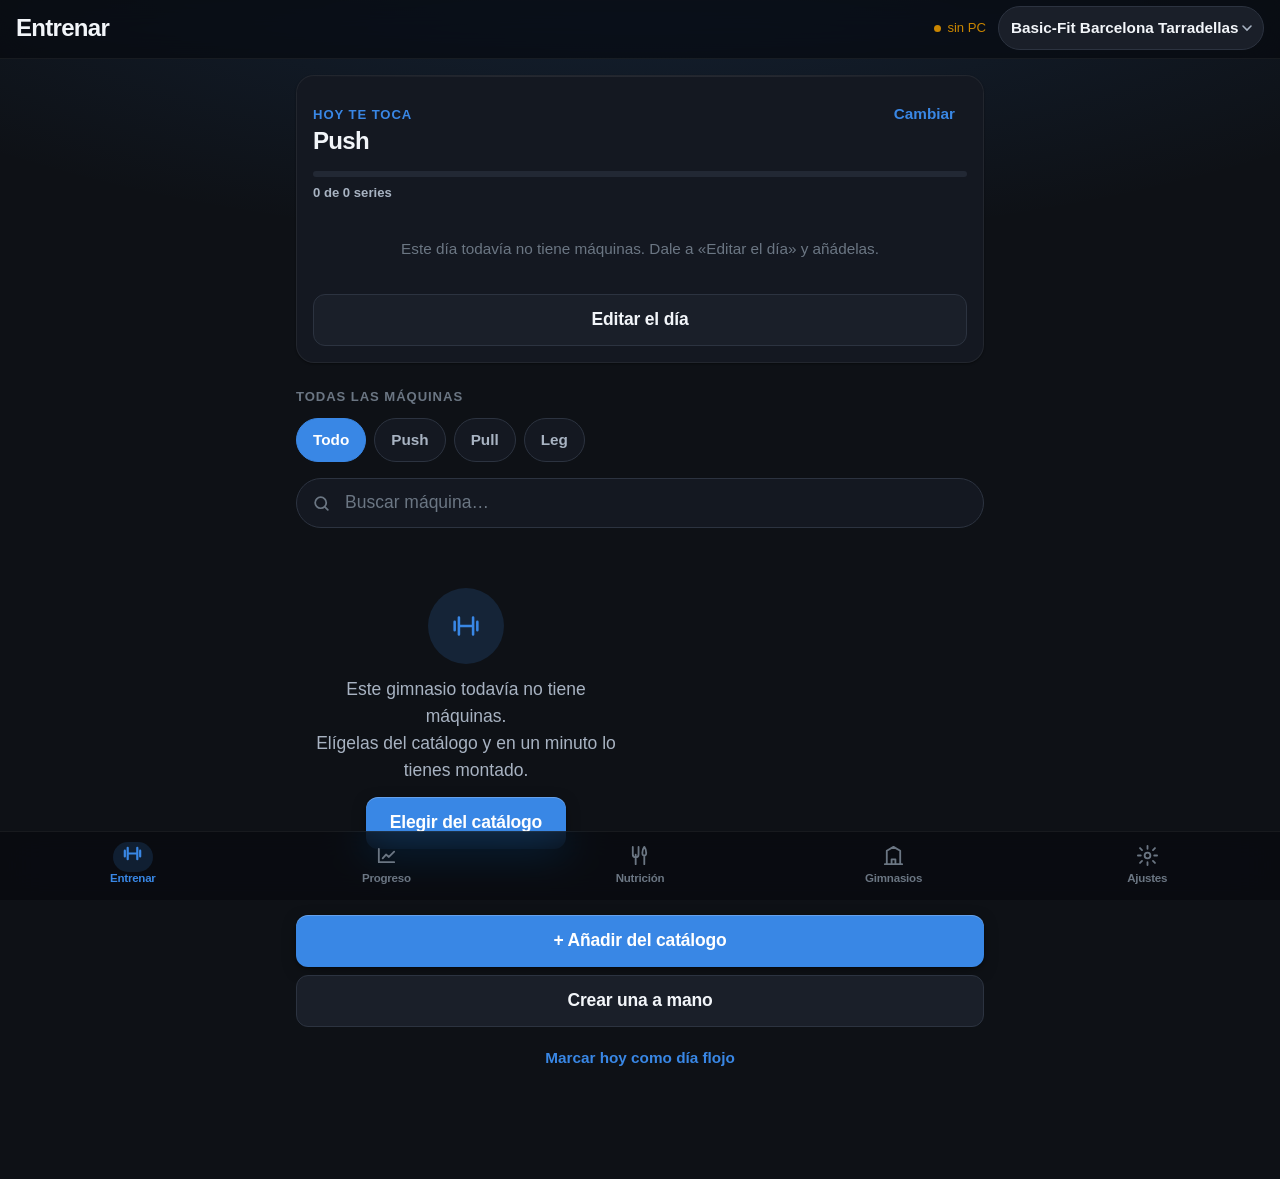
==== demo-gym/index.html @ 381636e5 "Portfolio: web de cómo trabajo con IA (GYM, UPCxClaude, HP Prime, Jarvis) y demo web de la app GYM C" ====
<!doctype html>
<html lang="es" data-tema="oscuro">
  <head>
    <meta charset="utf-8" />
    <meta name="viewport" content="width=device-width, initial-scale=1, viewport-fit=cover, maximum-scale=1" />
    <meta name="theme-color" content="#0e1116" />
    <meta name="mobile-web-app-capable" content="yes" />
    <meta name="apple-mobile-web-app-status-bar-style" content="black-translucent" />
    <title>GYM · registro de pesos</title>
    <link rel="manifest" href="manifest.webmanifest" />
    <link rel="icon" href="icono.svg" type="image/svg+xml" />
    <link rel="stylesheet" href="css/app.css" />
  </head>
  <body>
    <header class="cabecera">
      <div class="cabecera-fila">
        <h1 class="titulo-vista" id="titulo-vista">Entrenar</h1>
        <span class="estado-sync" id="estado-sync"></span>
        <select class="selector-gym" id="gym-selector" aria-label="Gimnasio"></select>
      </div>
    </header>

    <main class="vista" id="vista"></main>

    <nav class="nav" aria-label="Secciones">
      <button class="nav-boton" data-vista="entrenar" aria-current="page">
        <svg viewBox="0 0 24 24"><path d="M4 9v6M20 9v6M7 6v12M17 6v12M7 12h10" /></svg>
        Entrenar
      </button>
      <button class="nav-boton" data-vista="progreso">
        <svg viewBox="0 0 24 24"><path d="M4 19V5M4 19h16M8 15l3.5-4 3 2.5L20 8" /></svg>
        Progreso
      </button>
      <button class="nav-boton" data-vista="nutricion">
        <svg viewBox="0 0 24 24"><path d="M5 3v8a3 3 0 0 0 6 0V3M8 11v10M17 3c-1.5 2-2 3.5-2 6s.5 3 2 3 2-.5 2-3-.5-4-2-6zM17 12v9" /></svg>
        Nutrición
      </button>
      <button class="nav-boton" data-vista="gimnasios">
        <svg viewBox="0 0 24 24"><path d="M3 21h18M5 21V7l7-4 7 4v14M10 21v-5h4v5" /></svg>
        Gimnasios
      </button>
      <button class="nav-boton" data-vista="ajustes">
        <svg viewBox="0 0 24 24"><circle cx="12" cy="12" r="3" /><path d="M12 2v3M12 19v3M4.2 4.2l2.1 2.1M17.7 17.7l2.1 2.1M2 12h3M19 12h3M4.2 19.8l2.1-2.1M17.7 6.3l2.1-2.1" /></svg>
        Ajustes
      </button>
    </nav>

    <script type="module">
      import { arrancar } from './js/app.js';
      arrancar().catch((e) => {
        document.getElementById('vista').innerHTML =
          '<div class="vacio"><p>No pude arrancar la app.<br><small>' + e.message + '</small></p></div>';
        console.error(e);
      });
      // El service worker sirve el armazón desde caché para que la app abra sin
      // cobertura. En DESARROLLO (localhost) eso hace que editar un .js y
      // recargar siga mostrando el código viejo — nos costó un buen rato — así
      // que ahí no se registra. En el móvil y en el APK sí, que es donde importa.
      const enDesarrollo = ['localhost', '127.0.0.1'].includes(location.hostname);
      if ('serviceWorker' in navigator && !enDesarrollo) {
        navigator.serviceWorker.register('sw.js').catch(() => {});
      }
    </script>
  </body>
</html>
---- demo-gym/css/app.css ----
/* =============================================================================
 * app.css — Sistema de diseño de la app del gimnasio.  v2 (27-ago-2026)
 *
 * PARA QUIÉN ESTÁ HECHA
 * ---------------------
 * Para usarse DE PIE, CON PRISA, CON UNA MANO Y CON LAS MANOS SUDADAS, en un
 * sótano con luz de tubo a las siete de la mañana. Todo lo demás viene de ahí:
 *
 *  · Oscuro de fábrica. Modo claro incluido, y dos temas más.
 *  · Nada por debajo de 44 px de zona táctil. Tampoco los iconos.
 *  · Lo que se pulsa, abajo, al alcance del pulgar.
 *  · Tipografía del sistema: cero peticiones a internet, funciona sin cobertura.
 *  · Iconos SVG, NUNCA emojis: un emoji cambia de dibujo en cada móvil y no se
 *    puede teñir con los tokens.
 *  · Colores de datos validados para daltonismo y contraste (ver graficas.js).
 *
 * LOS TOKENS VAN EN TRES CAPAS
 * ----------------------------
 *   primitivo   el valor crudo          --azul-500: #3987e5
 *   semántico   para qué sirve          --acento: var(--azul-500)
 *   componente  quién lo usa            --boton-fondo: var(--acento)
 *
 * Si un componente necesita una excepción de color en modo claro, es que hay un
 * color a pelo en algún sitio. Eso es el error, no la excepción.
 *
 * EL MOVIMIENTO TAMBIÉN ES UN TOKEN
 * ---------------------------------
 * Dos familias, y ninguna decorativa:
 *   PASIVO  lo que pasa solo: las filas entran escalonadas, los números suben
 *           hasta su valor, las barras crecen desde cero, el récord destella.
 *           Sirve para que se entienda de dónde sale cada cosa.
 *   ACTIVO  lo que responde al dedo: hundido al pulsar, hojas que suben con
 *           rebote corto, cambio de vista con desplazamiento.
 *           Sirve para saber que el toque ha llegado.
 *
 * Todo respeta `prefers-reduced-motion`. Y nada anima `width`, `top` o `left`:
 * solo `transform` y `opacity`, que son las dos que no obligan al móvil a
 * recalcular la página en cada fotograma.
 * ========================================================================== */

/* ===========================================================================
 * 1. PRIMITIVOS
 * ========================================================================= */
:root {
  /* — grises azulados: la base — */
  --gris-950: #090b0f;
  --gris-900: #0e1116;
  --gris-850: #141821;
  --gris-800: #1a1f29;
  --gris-750: #222834;
  --gris-700: #2c3340;
  --gris-500: #6b7683;
  --gris-300: #a8b3c2;
  --gris-100: #e6ebf2;
  --gris-050: #f2f5f9;
  --blanco: #ffffff;

  /* — color — */
  --azul-600: #2a78d6;
  --azul-500: #3987e5;
  --azul-400: #5ba3f5;
  --verde-500: #199e70;
  --ambar-500: #c98500;
  --rojo-500: #e66767;
  --rojo-600: #e5484d;
  --naranja-500: #d95926;
  --rosa-500: #d55181;

  /* — geometría — */
  --r-xs: 8px;
  --r-s: 12px;
  --r-m: 18px;
  --r-l: 26px;
  --r-full: 999px;

  /* — ritmo: rejilla de 4 — */
  --e1: 4px;
  --e2: 8px;
  --e3: 12px;
  --e4: 16px;
  --e5: 24px;
  --e6: 32px;
  --e7: 48px;

  /* — tipografía: cuatro tamaños de texto y uno de cifra — */
  --t-xs: 0.75rem;
  --t-s: 0.875rem;
  --t-m: 1rem;
  --t-l: 1.375rem;
  --t-cifra: 2.6rem;
  --fuente: -apple-system, BlinkMacSystemFont, 'Segoe UI', Roboto, 'Helvetica Neue', Arial, sans-serif;

  /* — tiempo — */
  --v-rapido: 120ms;
  --v-normal: 220ms;
  --v-lento: 420ms;
  --curva: cubic-bezier(0.4, 0, 0.2, 1);
  --curva-salida: cubic-bezier(0.16, 1, 0.3, 1);
  --curva-rebote: cubic-bezier(0.34, 1.4, 0.5, 1);
}

/* ===========================================================================
 * 2. SEMÁNTICOS — el tema oscuro es el de fábrica
 * ========================================================================= */
:root {
  color-scheme: dark;

  --fondo: var(--gris-900);
  --fondo-hondo: var(--gris-950);
  --superficie: var(--gris-850);
  --superficie-2: var(--gris-800);
  --superficie-3: var(--gris-750);
  --borde: var(--gris-700);
  --borde-tenue: rgba(255, 255, 255, 0.06);
  --brillo: rgba(255, 255, 255, 0.07); /* filo de luz de las tarjetas */
  --velo: rgba(9, 11, 15, 0.72); /* fondo de las hojas y del cristal */

  --texto: var(--gris-050);
  --texto-2: var(--gris-300);
  --texto-tenue: var(--gris-500);

  --acento: var(--azul-500);
  --acento-vivo: var(--azul-400);
  --acento-tinta: var(--blanco);
  --acento-suave: rgba(57, 135, 229, 0.16);
  --acento-halo: rgba(57, 135, 229, 0.34);

  --bien: var(--verde-500);
  --aviso: var(--ambar-500);
  --mal: var(--rojo-500);
  --musculo: var(--rojo-600);

  /* series de datos — paleta validada, NO se toca por tema */
  --serie-1: #3987e5;
  --serie-2: #d95926;
  --serie-3: #199e70;
  --serie-4: #c98500;
  --serie-5: #d55181;

  /* profundidad: tres alturas y ni una más */
  --alt-1: 0 1px 2px rgba(0, 0, 0, 0.4);
  --alt-2: 0 4px 16px -4px rgba(0, 0, 0, 0.55), 0 1px 2px rgba(0, 0, 0, 0.4);
  --alt-3: 0 18px 44px -12px rgba(0, 0, 0, 0.7), 0 2px 8px rgba(0, 0, 0, 0.45);

  --nav-alto: 66px;
  --cab-alto: 56px;

  /* compatibilidad con lo que ya existía */
  --radio: var(--r-m);
  --radio-s: var(--r-s);
  --sombra: var(--alt-2);
}

/* ---------------------------------------------------------------------------
 * TEMAS
 *
 * Cuatro: oscuro (arriba, el de fábrica), claro, rosa y «el tuyo».
 *
 * Lo que un tema PUEDE cambiar: superficies, tinta y acento.
 * Lo que un tema NO cambia NUNCA: los colores de los DATOS (--serie-N) más allá
 * de su versión clara/oscura. Están elegidos con el validador de daltonismo y
 * contraste; dejar que se elijan a ojo sería tirar esa garantía a la basura, y
 * dos series que no se distinguen convierten la gráfica en un adorno.
 *
 * El tema «propio» reutiliza la base clara o la oscura (data-base) y solo pisa
 * el acento, que se inyecta como estilo en línea desde JS.
 * ------------------------------------------------------------------------- */
:root[data-tema='claro'],
:root[data-tema='propio'][data-base='claro'] {
  color-scheme: light;
  --fondo: #eef1f6;
  --fondo-hondo: #e3e8ef;
  --superficie: #ffffff;
  --superficie-2: #f4f6fa;
  --superficie-3: #e9edf3;
  --borde: #dde2e9;
  --borde-tenue: rgba(15, 20, 27, 0.07);
  --brillo: rgba(255, 255, 255, 0.9);
  --velo: rgba(238, 241, 246, 0.78);
  --texto: #0f141b;
  --texto-2: #4c5764;
  --texto-tenue: #8a94a1;
  --acento: var(--azul-600);
  --acento-vivo: var(--azul-500);
  --acento-tinta: #ffffff;
  --acento-suave: rgba(42, 120, 214, 0.12);
  --acento-halo: rgba(42, 120, 214, 0.26);
  --bien: #1baf7a;
  --aviso: #eda100;
  --mal: #e34948;
  --musculo: #d93a3f;
  --serie-1: #2a78d6;
  --serie-2: #eb6834;
  --serie-3: #1baf7a;
  --serie-4: #eda100;
  --serie-5: #e87ba4;
  --alt-1: 0 1px 2px rgba(15, 20, 27, 0.06);
  --alt-2: 0 4px 14px -4px rgba(15, 20, 27, 0.12), 0 1px 2px rgba(15, 20, 27, 0.06);
  --alt-3: 0 18px 40px -12px rgba(15, 20, 27, 0.22), 0 2px 8px rgba(15, 20, 27, 0.1);
}

/* Rosa: el mismo rosa con el que JARVIS marca a Garbancito en el HUD
   (#ff9ec7). Base oscura y superficies con un punto de ciruela, para que el
   rosa no flote sobre un gris neutro. La tinta del acento es OSCURA a
   propósito: blanco sobre #ff9ec7 da 1,9:1 y no se lee. */
:root[data-tema='rosa'] {
  color-scheme: dark;
  --fondo: #14090f;
  --fondo-hondo: #0d0509;
  --superficie: #1f1119;
  --superficie-2: #2b1823;
  --superficie-3: #37202d;
  --borde: #3f2434;
  --borde-tenue: rgba(255, 255, 255, 0.07);
  --brillo: rgba(255, 200, 224, 0.1);
  --velo: rgba(13, 5, 9, 0.74);
  --texto: #fdf1f7;
  --texto-2: #d4b3c5;
  --texto-tenue: #977a89;
  --acento: #ff9ec7;
  --acento-vivo: #ffb8d6;
  --acento-tinta: #2a0a18;
  --acento-suave: rgba(255, 158, 199, 0.16);
  --acento-halo: rgba(255, 158, 199, 0.34);
}

/* ===========================================================================
 * 3. BASE
 * ========================================================================= */
*,
*::before,
*::after {
  box-sizing: border-box;
  -webkit-tap-highlight-color: transparent;
}

html {
  /* 17,5 px y no los 16 de fábrica. Carlos, 30-jul-2026: «el formato es
     pequeño». Como casi todo va en `rem`, subir la base sube la app entera un
     9 %. El rediseño lo perdió sin querer y la comprobación del APK lo cazó. */
  font-size: 17.5px;
  -webkit-text-size-adjust: 100%;
}

body {
  margin: 0;
  font-family: var(--fuente);
  font-size: var(--t-m);
  line-height: 1.45;
  color: var(--texto);
  background: var(--fondo);
  /* Un halo muy tenue del acento arriba: da profundidad sin costar nada.
     `fixed` para que no se mueva con el scroll y no repinte. */
  background-image: radial-gradient(120% 60% at 50% -10%, var(--acento-suave), transparent 62%);
  background-attachment: fixed;
  overscroll-behavior-y: none;
  -webkit-font-smoothing: antialiased;
}

h1,
h2,
h3,
h4 {
  margin: 0;
  font-weight: 700;
  letter-spacing: -0.02em;
}

button,
input,
select,
textarea {
  font: inherit;
  color: inherit;
}

/* Cifras siempre de ancho fijo: si no, el peso «baila» al cambiar de 9 a 10. */
.contador-numero,
.maquina-peso,
.gl-valor,
.metrica-valor,
.nut-kcal,
.historial-peso,
.plan-cuenta,
.g-etiqueta,
.macro-cifra,
.volumen-valor {
  font-variant-numeric: tabular-nums;
  letter-spacing: -0.02em;
}

/* El foco se ve SIEMPRE. Es lo primero que se quita «porque afea» y lo primero
   que se echa de menos cuando se usa el móvil con un teclado o con TalkBack. */
:focus-visible {
  outline: 2px solid var(--acento-vivo);
  outline-offset: 2px;
  border-radius: var(--r-xs);
}

::selection {
  background: var(--acento-suave);
}

/* ===========================================================================
 * 4. MOVIMIENTO — el catálogo entero, en un sitio
 * ========================================================================= */
@keyframes aparece {
  from {
    opacity: 0;
  }
  to {
    opacity: 1;
  }
}
@keyframes entra {
  from {
    opacity: 0;
    transform: translate3d(0, 14px, 0);
  }
  to {
    opacity: 1;
    transform: none;
  }
}
@keyframes sube {
  from {
    transform: translate3d(0, 100%, 0);
  }
  to {
    transform: none;
  }
}
@keyframes late {
  0%,
  100% {
    transform: scale(1);
  }
  40% {
    transform: scale(1.06);
  }
}
@keyframes destella {
  0% {
    box-shadow: 0 0 0 0 var(--acento-halo);
  }
  70% {
    box-shadow: 0 0 0 12px transparent;
  }
  100% {
    box-shadow: 0 0 0 0 transparent;
  }
}
@keyframes barrido {
  from {
    transform: translate3d(-100%, 0, 0);
  }
  to {
    transform: translate3d(300%, 0, 0);
  }
}
@keyframes gira {
  to {
    transform: rotate(360deg);
  }
}
@keyframes crece {
  from {
    transform: scaleX(0);
  }
  to {
    transform: scaleX(1);
  }
}

/* La entrada escalonada: cada fila llega un pelín después que la anterior. El
   retraso lo pone JS con `--i`, y se corta a las 14 para que una lista de 300
   máquinas no tarde nueve segundos en aparecer. */
.entra {
  animation: entra var(--v-lento) var(--curva-salida) both;
  animation-delay: calc(min(var(--i, 0), 14) * 26ms);
}

/* NADA de esto se mueve si el sistema pide que no se mueva. */
@media (prefers-reduced-motion: reduce) {
  *,
  *::before,
  *::after {
    animation-duration: 0.001ms !important;
    animation-iteration-count: 1 !important;
    transition-duration: 0.001ms !important;
    scroll-behavior: auto !important;
  }
}

/* ===========================================================================
 * 5. ARMAZÓN — cabecera, vista y navegación
 * ========================================================================= */
.cabecera {
  position: sticky;
  top: 0;
  z-index: 30;
  padding: max(env(safe-area-inset-top), 6px) var(--e4) var(--e2);
  /* El cristal SOLO aquí y en la barra de abajo: son dos franjas pequeñas y
     fijas. Ponerlo en las filas de una lista larga es lo que hace que el scroll
     raspe en un móvil normal. */
  background: var(--velo);
  backdrop-filter: saturate(180%) blur(18px);
  -webkit-backdrop-filter: saturate(180%) blur(18px);
  border-bottom: 1px solid var(--borde-tenue);
}

.cabecera-fila {
  display: flex;
  align-items: center;
  gap: var(--e3);
  min-height: 44px;
}

.titulo-vista {
  flex: 1;
  min-width: 0;
  font-size: var(--t-l);
  font-weight: 800;
  letter-spacing: -0.03em;
  overflow: hidden;
  text-overflow: ellipsis;
  white-space: nowrap;
}

.estado-sync {
  font-size: var(--t-xs);
  color: var(--texto-tenue);
  display: inline-flex;
  align-items: center;
  gap: 6px;
  white-space: nowrap;
}
.estado-sync::before {
  content: '';
  width: 7px;
  height: 7px;
  border-radius: var(--r-full);
  background: currentColor;
  flex: none;
}
.estado-sync.ok {
  color: var(--bien);
}
.estado-sync.pendiente {
  color: var(--aviso);
}
.estado-sync.pendiente::before {
  animation: late 1.6s var(--curva) infinite;
}

.selector-gym {
  max-width: 42vw;
  min-height: 44px;
  padding: 0 var(--e5) 0 var(--e3);
  border: 1px solid var(--borde);
  border-radius: var(--r-full);
  background: var(--superficie-2)
    url("data:image/svg+xml,%3Csvg xmlns='http://www.w3.org/2000/svg' viewBox='0 0 24 24' fill='none' stroke='%23a8b3c2' stroke-width='2.4' stroke-linecap='round'%3E%3Cpath d='M6 9l6 6 6-6'/%3E%3C/svg%3E")
    no-repeat right 8px center / 16px;
  appearance: none;
  font-size: var(--t-s);
  font-weight: 600;
  color: var(--texto);
  text-overflow: ellipsis;
}

.vista {
  display: block;
  padding: var(--e4) var(--e4) calc(var(--nav-alto) + env(safe-area-inset-bottom) + var(--e6));
  max-width: 720px;
  margin: 0 auto;
  animation: entra var(--v-normal) var(--curva-salida);
}

.nav {
  position: fixed;
  left: 0;
  right: 0;
  bottom: 0;
  z-index: 40;
  display: grid;
  grid-auto-flow: column;
  grid-auto-columns: 1fr;
  gap: var(--e1);
  padding: 6px var(--e2) calc(6px + env(safe-area-inset-bottom));
  background: var(--velo);
  backdrop-filter: saturate(180%) blur(20px);
  -webkit-backdrop-filter: saturate(180%) blur(20px);
  border-top: 1px solid var(--borde-tenue);
}

.nav-boton {
  position: relative;
  display: flex;
  flex-direction: column;
  align-items: center;
  justify-content: center;
  gap: 3px;
  min-height: 54px;
  padding: var(--e1) 2px;
  border: 0;
  border-radius: var(--r-s);
  background: none;
  color: var(--texto-tenue);
  min-width: 0;
  overflow: hidden;
  font-size: 0.66rem;
  font-weight: 600;
  letter-spacing: -0.02em;
  white-space: nowrap;
  text-overflow: ellipsis;
  cursor: pointer;
  transition: color var(--v-rapido) var(--curva), transform var(--v-rapido) var(--curva);
}
.nav-boton svg {
  width: 23px;
  height: 23px;
  fill: none;
  stroke: currentColor;
  stroke-width: 1.9;
  stroke-linecap: round;
  stroke-linejoin: round;
  transition: transform var(--v-normal) var(--curva-rebote);
}
.nav-boton:active {
  transform: scale(0.92);
}
.nav-boton[aria-current='page'] {
  color: var(--acento);
}
.nav-boton[aria-current='page'] svg {
  stroke-width: 2.3;
  transform: translateY(-2px);
}
/* La pastilla que marca dónde estás. Se dibuja detrás del icono y crece al
   entrar: sin ella, el único indicador sería el color, y el color solo no vale. */
.nav-boton[aria-current='page']::before {
  content: '';
  position: absolute;
  top: 4px;
  width: 40px;
  height: 30px;
  border-radius: var(--r-full);
  background: var(--acento-suave);
  animation: aparece var(--v-normal) var(--curva);
}

/* ===========================================================================
 * 6. PIEZAS SUELTAS
 * ========================================================================= */

/* — tarjeta: la base de casi todo — */
.ficha,
.plan,
.objetivo,
.analisis,
.grafica,
.nut-seccion,
.sitio,
.dir,
.credito,
.tema {
  position: relative;
  background: var(--superficie);
  border: 1px solid var(--borde-tenue);
  border-radius: var(--r-m);
  box-shadow: var(--alt-1);
}
/* El filo de luz de arriba. Es lo que separa una tarjeta de un rectángulo. */
.ficha::before,
.plan::before,
.objetivo::before,
.grafica::before,
.nut-seccion::before {
  content: '';
  position: absolute;
  inset: 0 0 auto;
  height: 1px;
  border-radius: var(--r-m) var(--r-m) 0 0;
  background: linear-gradient(90deg, transparent, var(--brillo) 30%, var(--brillo) 70%, transparent);
  pointer-events: none;
}

.ficha {
  padding: var(--e4);
  margin-bottom: var(--e3);
}

.ficha-titulo,
.seccion-titulo,
.objetivo-titulo,
.nut-repetir-titulo {
  margin: 0 0 var(--e3);
  font-size: var(--t-xs);
  font-weight: 700;
  letter-spacing: 0.07em;
  text-transform: uppercase;
  color: var(--texto-tenue);
}
.seccion-titulo {
  margin: var(--e5) 0 var(--e2);
}

/* — botones — */
.boton {
  display: inline-flex;
  align-items: center;
  justify-content: center;
  gap: var(--e2);
  width: 100%;
  min-height: 52px;
  padding: 0 var(--e4);
  border: 0;
  border-radius: var(--r-s);
  background: var(--acento);
  color: var(--acento-tinta);
  font-size: var(--t-m);
  font-weight: 700;
  letter-spacing: -0.01em;
  cursor: pointer;
  /* El filo claro de arriba hace que el botón parezca una tecla y no un
     rectángulo pintado. */
  box-shadow: inset 0 1px 0 rgba(255, 255, 255, 0.22), var(--alt-2);
  transition: transform var(--v-rapido) var(--curva), filter var(--v-rapido) var(--curva),
    box-shadow var(--v-rapido) var(--curva);
}
.boton:active:not(:disabled) {
  transform: scale(0.975);
  filter: brightness(0.94);
  box-shadow: inset 0 1px 0 rgba(255, 255, 255, 0.18), var(--alt-1);
}
.boton:disabled {
  opacity: 0.42;
  cursor: not-allowed;
  box-shadow: none;
}

.boton-2 {
  background: var(--superficie-2);
  color: var(--texto);
  border: 1px solid var(--borde);
  box-shadow: none;
}
.boton-2:active:not(:disabled) {
  background: var(--superficie-3);
}

.boton-peligro {
  background: transparent;
  color: var(--mal);
  border: 1px solid var(--mal);
  box-shadow: none;
}

.boton-plano {
  min-height: 44px;
  padding: 0 var(--e3);
  border: 0;
  border-radius: var(--r-s);
  background: none;
  color: var(--acento);
  font-size: var(--t-s);
  font-weight: 600;
  cursor: pointer;
  transition: background var(--v-rapido) var(--curva);
}
.boton-plano:active {
  background: var(--acento-suave);
}

.botonera {
  display: flex;
  flex-direction: column;
  gap: var(--e2);
  margin-top: var(--e3);
}
.botonera .boton {
  margin: 0;
}

/* — chips de filtro — */
.chips {
  display: flex;
  gap: var(--e2);
  padding: var(--e1) var(--e4);
  margin: 0 calc(var(--e4) * -1) var(--e3);
  overflow-x: auto;
  scrollbar-width: none;
  scroll-snap-type: x proximity;
  -webkit-overflow-scrolling: touch;
}
.chips::-webkit-scrollbar {
  display: none;
}
.chips-compacto {
  margin-bottom: var(--e2);
}

.chip {
  flex: none;
  min-height: 44px;
  padding: 0 var(--e4);
  border: 1px solid var(--borde);
  border-radius: var(--r-full);
  background: var(--superficie);
  color: var(--texto-2);
  font-size: var(--t-s);
  font-weight: 600;
  white-space: nowrap;
  cursor: pointer;
  scroll-snap-align: start;
  transition: transform var(--v-rapido) var(--curva), background var(--v-rapido) var(--curva),
    color var(--v-rapido) var(--curva), border-color var(--v-rapido) var(--curva);
}
.chip:active {
  transform: scale(0.94);
}
.chip[aria-pressed='true'] {
  background: var(--acento);
  border-color: var(--acento);
  color: var(--acento-tinta);
}
.chip-mas {
  color: var(--acento);
  border-style: dashed;
}
.chip-explica {
  font-size: var(--t-xs);
  color: var(--texto-tenue);
  margin: calc(var(--e2) * -1) 0 var(--e3);
}

/* — buscador — */
.buscador {
  width: 100%;
  min-height: 50px;
  padding: 0 var(--e4) 0 var(--e7);
  margin-bottom: var(--e3);
  border: 1px solid var(--borde);
  border-radius: var(--r-full);
  background: var(--superficie)
    url("data:image/svg+xml,%3Csvg xmlns='http://www.w3.org/2000/svg' viewBox='0 0 24 24' fill='none' stroke='%236b7683' stroke-width='2.2' stroke-linecap='round'%3E%3Ccircle cx='11' cy='11' r='7'/%3E%3Cpath d='M20 20l-3.5-3.5'/%3E%3C/svg%3E")
    no-repeat left 15px center / 19px;
  font-size: var(--t-m);
  color: var(--texto);
  transition: border-color var(--v-rapido) var(--curva), box-shadow var(--v-rapido) var(--curva);
}
.buscador::placeholder {
  color: var(--texto-tenue);
}
.buscador:focus {
  outline: 0;
  border-color: var(--acento);
  box-shadow: 0 0 0 3px var(--acento-suave);
}

/* — campos — */
.campo {
  display: block;
  margin-bottom: var(--e3);
}
.campo label,
.etiqueta-grupo,
.etiqueta-foto {
  display: block;
  margin-bottom: 6px;
  font-size: var(--t-xs);
  font-weight: 600;
  color: var(--texto-2);
}
.campo input,
.campo select,
.campo textarea {
  width: 100%;
  min-height: 50px;
  padding: var(--e3);
  border: 1px solid var(--borde);
  border-radius: var(--r-s);
  background: var(--superficie-2);
  font-size: var(--t-m);
  transition: border-color var(--v-rapido) var(--curva), box-shadow var(--v-rapido) var(--curva);
}
.campo textarea {
  min-height: 96px;
  resize: vertical;
  line-height: 1.5;
}
.campo input:focus,
.campo select:focus,
.campo textarea:focus {
  outline: 0;
  border-color: var(--acento);
  box-shadow: 0 0 0 3px var(--acento-suave);
}
.campo-fila {
  display: flex;
  gap: var(--e2);
}
.campo-fila > * {
  flex: 1;
}
.campo-nota {
  margin: 6px 0 0;
  font-size: var(--t-xs);
  color: var(--texto-tenue);
  line-height: 1.4;
}

/* — insignias — */
.badge {
  display: inline-flex;
  align-items: center;
  gap: 4px;
  padding: 2px 8px;
  border-radius: var(--r-full);
  background: var(--superficie-3);
  color: var(--texto-2);
  font-size: 0.68rem;
  font-weight: 700;
  letter-spacing: 0.02em;
  white-space: nowrap;
}
/* El punto de color va ADEMÁS del texto, nunca en vez del texto. */
.badge::before {
  content: '';
  width: 5px;
  height: 5px;
  border-radius: var(--r-full);
  background: currentColor;
}
.badge-record {
  background: color-mix(in srgb, var(--bien) 20%, transparent);
  color: var(--bien);
}
.badge-estancada {
  background: color-mix(in srgb, var(--aviso) 20%, transparent);
  color: var(--aviso);
}
.badge-hecho {
  background: var(--acento-suave);
  color: var(--acento-vivo);
}

/* — estados vacíos: siempre con salida — */
.vacio {
  display: flex;
  flex-direction: column;
  align-items: center;
  gap: var(--e3);
  padding: var(--e7) var(--e4);
  text-align: center;
  color: var(--texto-2);
  animation: entra var(--v-lento) var(--curva-salida);
}
.vacio p {
  margin: 0;
  max-width: 34ch;
  line-height: 1.55;
}
.vacio .boton {
  width: auto;
  min-width: 200px;
}
.vacio-icono {
  display: grid;
  place-items: center;
  width: 76px;
  height: 76px;
  border-radius: var(--r-full);
  background: var(--acento-suave);
  color: var(--acento);
}
.vacio-icono svg {
  width: 34px;
  height: 34px;
  fill: none;
  stroke: currentColor;
  stroke-width: 1.8;
  stroke-linecap: round;
  stroke-linejoin: round;
}

/* — cargando: «todavía no lo sé» NO es lo mismo que «no hay nada» — */
.cargando {
  display: flex;
  align-items: center;
  justify-content: center;
  gap: var(--e2);
  padding: var(--e6);
  color: var(--texto-tenue);
  font-size: var(--t-s);
}
.cargando::before {
  content: '';
  width: 17px;
  height: 17px;
  border: 2px solid var(--borde);
  border-top-color: var(--acento);
  border-radius: var(--r-full);
  animation: gira 0.7s linear infinite;
}

/* — aviso flotante — */
.aviso {
  position: fixed;
  left: 50%;
  bottom: calc(var(--nav-alto) + env(safe-area-inset-bottom) + var(--e3));
  z-index: 90;
  max-width: min(92vw, 420px);
  padding: var(--e3) var(--e4);
  border: 1px solid var(--borde);
  border-radius: var(--r-s);
  background: var(--superficie-3);
  box-shadow: var(--alt-3);
  font-size: var(--t-s);
  font-weight: 600;
  text-align: center;
  transform: translate(-50%, 0);
  animation: entra var(--v-normal) var(--curva-rebote);
}

.oculto {
  display: none !important;
}

/* ===========================================================================
 * 7. HOJA INFERIOR — donde pasa casi todo
 *
 * Sube desde abajo con un rebote corto. SUBE, no aparece: el gesto cuenta de
 * dónde viene la pantalla y a dónde vuelve al cerrarla.
 * ========================================================================= */
.hoja-fondo {
  position: fixed;
  inset: 0;
  z-index: 60;
  background: var(--velo);
  backdrop-filter: blur(6px);
  -webkit-backdrop-filter: blur(6px);
  animation: aparece var(--v-normal) var(--curva);
}

.hoja {
  position: fixed;
  left: 0;
  right: 0;
  bottom: 0;
  z-index: 70;
  display: flex;
  flex-direction: column;
  max-height: 92dvh;
  border-radius: var(--r-l) var(--r-l) 0 0;
  background: var(--superficie);
  border-top: 1px solid var(--brillo);
  box-shadow: var(--alt-3);
  animation: sube var(--v-lento) var(--curva-salida);
  padding-bottom: env(safe-area-inset-bottom);
}
@media (min-width: 640px) {
  .hoja {
    left: 50%;
    right: auto;
    bottom: var(--e5);
    width: 620px;
    transform: translateX(-50%);
    border-radius: var(--r-l);
  }
}

.hoja-asa {
  flex: none;
  width: 42px;
  height: 4px;
  margin: var(--e2) auto 0;
  border-radius: var(--r-full);
  background: var(--borde);
}

.hoja-cabecera {
  flex: none;
  display: flex;
  align-items: center;
  gap: var(--e3);
  padding: var(--e3) var(--e4);
  border-bottom: 1px solid var(--borde-tenue);
}

.hoja-titulo {
  flex: 1;
  min-width: 0;
  font-size: var(--t-l);
  font-weight: 800;
  letter-spacing: -0.03em;
  overflow: hidden;
  text-overflow: ellipsis;
  white-space: nowrap;
}

.hoja-cuerpo {
  flex: 1;
  min-height: 0;
  padding: var(--e4);
  overflow-y: auto;
  overscroll-behavior: contain;
  -webkit-overflow-scrolling: touch;
}

/* ===========================================================================
 * 8. CONTADOR — poner el peso y las reps con el pulgar
 *
 * Los botones son grandes a propósito: se usan con las manos sudadas y sin
 * mirar. El número es lo más grande de la pantalla porque el número es el dato.
 * ========================================================================= */
.contador {
  display: flex;
  align-items: center;
  gap: var(--e3);
  margin-bottom: var(--e4);
}

.contador-boton {
  flex: none;
  width: 62px;
  height: 62px;
  border: 1px solid var(--borde);
  border-radius: var(--r-m);
  background: var(--superficie-2);
  color: var(--texto);
  font-size: 1.6rem;
  font-weight: 300;
  line-height: 1;
  cursor: pointer;
  transition: transform var(--v-rapido) var(--curva), background var(--v-rapido) var(--curva);
}
.contador-boton:active {
  transform: scale(0.9);
  background: var(--acento-suave);
  border-color: var(--acento);
}

.contador-valor {
  flex: 1;
  min-width: 0;
  text-align: center;
}
.contador-numero {
  display: block;
  font-size: var(--t-cifra);
  font-weight: 800;
  line-height: 1.05;
}
.contador-unidad {
  font-size: var(--t-s);
  font-weight: 600;
  color: var(--texto-tenue);
}
.contador-etiqueta {
  display: block;
  margin-top: 2px;
  font-size: var(--t-xs);
  font-weight: 600;
  letter-spacing: 0.06em;
  text-transform: uppercase;
  color: var(--texto-tenue);
}

.pista-anterior {
  display: flex;
  align-items: center;
  gap: var(--e2);
  padding: var(--e3);
  margin-bottom: var(--e3);
  border-radius: var(--r-s);
  background: var(--superficie-2);
  font-size: var(--t-s);
  color: var(--texto-2);
}

/* ===========================================================================
 * 9. LISTA DE MÁQUINAS — la pantalla donde se vive
 * ========================================================================= */
.lista {
  display: flex;
  flex-direction: column;
  gap: var(--e2);
}

.maquina {
  position: relative;
  display: grid;
  grid-template-columns: 60px 1fr 52px;
  align-items: center;
  gap: var(--e3);
  padding: var(--e2);
  border: 1px solid var(--borde-tenue);
  border-radius: var(--r-m);
  background: var(--superficie);
  box-shadow: var(--alt-1);
  overflow: hidden;
  animation: entra var(--v-lento) var(--curva-salida) both;
  animation-delay: calc(min(var(--i, 0), 14) * 26ms);
  transition: transform var(--v-rapido) var(--curva);
}
.maquina:active {
  transform: scale(0.99);
}

/* El hueco de la imagen: foto real, figura animada o pictograma, en ese orden. */
.maquina-foto {
  display: grid;
  place-items: center;
  width: 60px;
  height: 60px;
  padding: 0;
  border: 0;
  border-radius: var(--r-s);
  background: var(--superficie-3);
  object-fit: cover;
  overflow: hidden;
  cursor: pointer;
}
.maquina-foto .ej-foto,
.maquina-foto img {
  width: 100%;
  height: 100%;
  object-fit: cover;
  border-radius: inherit;
}
.maquina-foto .an-fig {
  width: 100%;
  height: 100%;
}

.maquina-cuerpo {
  min-width: 0;
  padding: var(--e2) 0;
  border: 0;
  background: none;
  text-align: left;
  cursor: pointer;
}
.maquina-nombre {
  overflow: hidden;
  font-size: var(--t-m);
  font-weight: 700;
  letter-spacing: -0.015em;
  color: var(--texto);
  text-overflow: ellipsis;
  white-space: nowrap;
}
.maquina-ultimo {
  display: flex;
  align-items: center;
  flex-wrap: wrap;
  gap: 6px;
  margin-top: 3px;
  font-size: var(--t-s);
  color: var(--texto-2);
}
.maquina-peso {
  font-weight: 800;
  color: var(--texto);
}
.maquina-cuando {
  font-size: var(--t-xs);
  color: var(--texto-tenue);
}
.maquina-sin {
  margin-top: 3px;
  font-size: var(--t-s);
  color: var(--texto-tenue);
}
.maquina-pict {
  display: block;
  width: 62%;
  height: 62%;
}
.maquina-pict svg {
  width: 100%;
  height: 100%;
}

/* La barra de carga: dónde queda el último peso respecto a tu récord. Es la
   única pieza que cuenta la historia entera sin abrir nada. Crece al entrar. */
.maquina-carga {
  position: absolute;
  left: 0;
  bottom: 0;
  width: 100%;
  height: 3px;
  background: var(--superficie-3);
}
/* El relleno va en un pseudo para que se vea el CARRIL detrás: sin carril, una
   barra a media altura y otra al 100 % se leen igual de «llena». */
.maquina-carga::after {
  content: '';
  position: absolute;
  inset: 0;
  background: linear-gradient(90deg, var(--acento), var(--acento-vivo));
  opacity: 0.7;
  transform: scaleX(var(--carga, 0));
  transform-origin: left;
  animation: crece var(--v-lento) var(--curva-salida) both;
  animation-delay: 160ms;
}

.boton-anadir {
  width: 52px;
  height: 52px;
  border: 0;
  border-radius: var(--r-s);
  background: var(--acento-suave);
  color: var(--acento);
  font-size: 1.6rem;
  font-weight: 300;
  line-height: 1;
  cursor: pointer;
  transition: transform var(--v-rapido) var(--curva), background var(--v-rapido) var(--curva);
}
.boton-anadir:active {
  transform: scale(0.88);
  background: var(--acento);
  color: var(--acento-tinta);
}

/* ===========================================================================
 * 10. PLAN DE HOY
 * ========================================================================= */
.plan {
  padding: var(--e4);
  margin-bottom: var(--e4);
}
.plan-cabeza {
  display: flex;
  align-items: baseline;
  gap: var(--e2);
  margin-bottom: var(--e3);
}
.plan-dia {
  flex: 1;
  font-size: var(--t-l);
  font-weight: 800;
  letter-spacing: -0.03em;
}
.plan-cuenta {
  font-size: var(--t-s);
  font-weight: 700;
  color: var(--texto-2);
}
.plan-etiqueta {
  font-size: var(--t-xs);
  font-weight: 700;
  letter-spacing: 0.07em;
  text-transform: uppercase;
  color: var(--acento);
}
/* `.plan-barra` es el CARRIL y la `<i>` de dentro es el relleno: así lo pinta
   app.js, y se comprueba mirando el DOM, no suponiéndolo. */
.plan-barra {
  height: 6px;
  margin-bottom: 6px;
  border-radius: var(--r-full);
  background: var(--superficie-3);
  overflow: hidden;
}
.plan-barra > i {
  display: block;
  height: 100%;
  border-radius: inherit;
  background: linear-gradient(90deg, var(--acento), var(--acento-vivo));
  transition: width var(--v-lento) var(--curva-salida);
}
.plan-progreso {
  margin-bottom: var(--e3);
  font-size: var(--t-xs);
  font-weight: 600;
  color: var(--texto-2);
}
/* `.plan-cuerpo` es el BOTÓN de dentro de cada fila, no el contenedor de las
   filas. Sin el reset del <button> cada fila se encogía a su contenido y salía
   una escalera: se comprobó mirando el DOM y la captura, no suponiéndolo. */
.plan-cuerpo {
  display: flex;
  flex-direction: column;
  gap: 3px;
  width: 100%;
  min-width: 0;
  padding: var(--e2);
  border: 0;
  border-radius: var(--r-s);
  background: none;
  text-align: left;
  cursor: pointer;
}
.plan-detalle {
  display: flex;
  align-items: center;
  flex-wrap: wrap;
  gap: 8px;
}
/* El título y el día ocupan lo que sobra; «Cambiar» se va a la derecha. */
.plan-cabeza > div:first-child {
  flex: 1;
  min-width: 0;
}
.plan-fila {
  display: grid;
  grid-template-columns: 1fr auto;
  align-items: center;
  gap: var(--e3);
  min-height: 52px;
  padding: var(--e2);
  border: 0;
  border-radius: var(--r-s);
  background: var(--superficie-2);
  text-align: left;
  cursor: pointer;
  transition: transform var(--v-rapido) var(--curva), background var(--v-rapido) var(--curva);
}
.plan-fila:active {
  transform: scale(0.985);
  background: var(--superficie-3);
}
.plan-nombre {
  overflow: hidden;
  font-size: var(--t-s);
  font-weight: 700;
  text-overflow: ellipsis;
  white-space: nowrap;
}
.plan-detalle,
.plan-ultimo,
.plan-objetivo {
  font-size: var(--t-xs);
  color: var(--texto-2);
}
.plan-hecha {
  opacity: 0.55;
}
.plan-hecha .plan-nombre {
  text-decoration: line-through;
}
/* Los puntos de series: cuántas llevas de las que tocan, de un vistazo. */
.plan-puntos {
  display: flex;
  gap: 4px;
}
.ps-punto {
  width: 9px;
  height: 9px;
  border: 1.6px solid var(--borde);
  border-radius: var(--r-full);
}
.ps-hecha {
  background: var(--acento);
  border-color: var(--acento);
  animation: late var(--v-lento) var(--curva-rebote);
}

/* ===========================================================================
 * 11. CATÁLOGO — 1.365 ejercicios
 * ========================================================================= */
.catalogo-rejilla {
  display: grid;
  grid-template-columns: repeat(auto-fill, minmax(102px, 1fr));
  gap: var(--e2);
  margin-bottom: var(--e3);
}

.cat-item {
  position: relative;
  display: flex;
  flex-direction: column;
  align-items: center;
  gap: 6px;
  min-height: 132px;
  padding: var(--e2) 6px;
  border: 1px solid var(--borde-tenue);
  border-radius: var(--r-s);
  background: var(--superficie-2);
  cursor: pointer;
  transition: transform var(--v-rapido) var(--curva), border-color var(--v-rapido) var(--curva),
    background var(--v-rapido) var(--curva);
}
.cat-item:active {
  transform: scale(0.95);
}
.cat-item[aria-pressed='true'] {
  border-color: var(--acento);
  background: var(--acento-suave);
}
/* La marca de elegido es un TIC, no solo un borde de color: el color a secas no
   se ve con daltonismo ni con el móvil al sol. */
.cat-item[aria-pressed='true']::after {
  content: '';
  position: absolute;
  top: 6px;
  right: 6px;
  width: 20px;
  height: 20px;
  border-radius: var(--r-full);
  background: var(--acento)
    url("data:image/svg+xml,%3Csvg xmlns='http://www.w3.org/2000/svg' viewBox='0 0 24 24' fill='none' stroke='white' stroke-width='3.4' stroke-linecap='round' stroke-linejoin='round'%3E%3Cpath d='M4 12l6 6L20 6'/%3E%3C/svg%3E")
    no-repeat center / 12px;
  animation: late var(--v-normal) var(--curva-rebote);
}
.cat-item-repe {
  opacity: 0.5;
}

.cat-medallon {
  display: grid;
  place-items: center;
  width: 68px;
  height: 68px;
  border-radius: var(--r-s);
  background: var(--superficie-3);
  overflow: hidden;
}
.cat-medallon .ej-foto,
.cat-medallon img {
  width: 100%;
  height: 100%;
  object-fit: cover;
}
.cat-medallon .an-fig {
  width: 100%;
  height: 100%;
}
.cat-pict {
  display: block;
  width: 60%;
  height: 60%;
}
.cat-pict svg {
  width: 100%;
  height: 100%;
}
.cat-nombre {
  display: -webkit-box;
  overflow: hidden;
  font-size: 0.72rem;
  font-weight: 600;
  line-height: 1.25;
  color: var(--texto);
  text-align: center;
  -webkit-line-clamp: 2;
  -webkit-box-orient: vertical;
}
.cat-grupo {
  font-size: 0.64rem;
  color: var(--texto-tenue);
}
/* Cuántos quedan por pintar. Con 1.365 ejercicios la lista se pinta a trozos:
   pintarlos todos de golpe bloquea el hilo casi un segundo en un móvil normal. */
.cat-mas {
  grid-column: 1 / -1;
}

/* ===========================================================================
 * 12. FICHA DE EJERCICIO — la figura, la técnica y el historial
 * ========================================================================= */

/* El escenario de la animación: la figura grande, centrada, sobre un fondo
   propio para que se despegue de la tarjeta. */
.ej-escena {
  position: relative;
  display: grid;
  place-items: center;
  height: 208px;
  margin-bottom: var(--e3);
  border: 1px solid var(--borde-tenue);
  border-radius: var(--r-m);
  background: radial-gradient(70% 70% at 50% 40%, var(--superficie-2), var(--superficie));
  overflow: hidden;
}
/* Ancho y alto al 100 %: el `preserveAspectRatio="xMidYMid meet"` del SVG ya
   encaja la figura dentro sin deformarla. Con `width:auto` el navegador le da
   el ancho del contenedor y calcula el alto por la proporción — 427 px dentro
   de una caja de 208 — y solo se veía una franja del medio. */
.ej-escena .an-fig {
  width: 100%;
  height: 100%;
}
.ej-escena img {
  width: 100%;
  height: 100%;
  object-fit: cover;
}

/* El músculo que trabaja. El nombre va SIEMPRE, el color es el acompañante. */
.ej-musculo {
  position: absolute;
  left: var(--e3);
  bottom: var(--e3);
  display: inline-flex;
  align-items: center;
  gap: 7px;
  padding: 5px 11px;
  border: 1px solid var(--borde-tenue);
  border-radius: var(--r-full);
  background: var(--velo);
  backdrop-filter: blur(10px);
  -webkit-backdrop-filter: blur(10px);
  font-size: var(--t-xs);
  font-weight: 700;
  color: var(--texto);
}
.ej-musculo::before {
  content: '';
  width: 9px;
  height: 9px;
  border-radius: var(--r-full);
  background: var(--musculo);
  animation: late 2.6s var(--curva) infinite;
}

/* Botón de pausa de la animación, arriba a la derecha del escenario. */
.ej-pausa {
  position: absolute;
  top: var(--e2);
  right: var(--e2);
  display: grid;
  place-items: center;
  width: 44px;
  height: 44px;
  border: 1px solid var(--borde-tenue);
  border-radius: var(--r-full);
  background: var(--velo);
  color: var(--texto-2);
  cursor: pointer;
}
.ej-pausa svg {
  width: 18px;
  height: 18px;
  fill: currentColor;
}
.ej-quieta .an-fig * {
  animation-play-state: paused !important;
}

/* Los pasos de la técnica. Numerados porque SON una secuencia: el orden es
   parte de la información, no un adorno. */
.ej-pasos {
  display: flex;
  flex-direction: column;
  gap: var(--e3);
  margin: 0;
  padding: 0;
  list-style: none;
  counter-reset: paso;
}
.ej-pasos li {
  display: grid;
  grid-template-columns: 26px 1fr;
  gap: var(--e3);
  font-size: var(--t-s);
  line-height: 1.5;
  color: var(--texto-2);
}
.ej-pasos li::before {
  counter-increment: paso;
  content: counter(paso);
  display: grid;
  place-items: center;
  width: 26px;
  height: 26px;
  border-radius: var(--r-full);
  background: var(--acento-suave);
  color: var(--acento);
  font-size: var(--t-xs);
  font-weight: 800;
}

.ficha-sinfoto {
  display: flex;
  align-items: center;
  gap: var(--e3);
  padding: var(--e3);
  margin-bottom: var(--e3);
  border: 1px solid var(--borde-tenue);
  border-radius: var(--r-m);
  background: var(--superficie-2);
}
.ficha-sinfoto-img {
  display: grid;
  place-items: center;
  flex: none;
  width: 76px;
  height: 76px;
  border-radius: var(--r-s);
  background: var(--superficie-3);
  overflow: hidden;
}
.ficha-sinfoto-img img,
.ficha-sinfoto-img .an-fig {
  width: 100%;
  height: 100%;
  object-fit: cover;
}
.ficha-sinfoto-texto {
  font-size: var(--t-s);
  line-height: 1.45;
  color: var(--texto-2);
}

/* — enlaces de la chuleta — */
.chuleta-enlaces {
  display: grid;
  grid-template-columns: repeat(auto-fit, minmax(96px, 1fr));
  gap: var(--e2);
  margin-bottom: var(--e3);
}
.enlace-btn {
  display: flex;
  align-items: center;
  justify-content: center;
  gap: 7px;
  min-height: 48px;
  padding: 0 var(--e2);
  border: 1px solid var(--borde);
  border-radius: var(--r-s);
  background: var(--superficie-2);
  color: var(--texto);
  font-size: var(--t-s);
  font-weight: 600;
  text-decoration: none;
  transition: transform var(--v-rapido) var(--curva), border-color var(--v-rapido) var(--curva);
}
.enlace-btn:active {
  transform: scale(0.95);
  border-color: var(--acento);
}
.enlace-btn svg {
  width: 17px;
  height: 17px;
  flex: none;
  fill: none;
  stroke: currentColor;
  stroke-width: 2;
  stroke-linecap: round;
  stroke-linejoin: round;
}

/* — mis fotos y vídeos — */
.medios {
  display: grid;
  grid-template-columns: repeat(auto-fill, minmax(104px, 1fr));
  gap: var(--e2);
}
.medio {
  position: relative;
  aspect-ratio: 1;
  border-radius: var(--r-s);
  background: var(--superficie-3);
  overflow: hidden;
  animation: entra var(--v-normal) var(--curva-salida);
}
.medio img,
.medio video {
  width: 100%;
  height: 100%;
  object-fit: cover;
}
.medio-borrar {
  position: absolute;
  top: 4px;
  right: 4px;
  display: grid;
  place-items: center;
  width: 44px;
  height: 44px;
  border: 0;
  border-radius: var(--r-full);
  background: none;
  color: var(--blanco);
  font-size: 1.1rem;
  line-height: 1;
  cursor: pointer;
  text-shadow: 0 1px 6px rgba(0, 0, 0, 0.9);
}

/* — historial — */
.historial-fila {
  display: grid;
  grid-template-columns: 1fr auto auto;
  align-items: center;
  gap: var(--e2);
  min-height: 48px;
  padding: 0 var(--e2);
  border-bottom: 1px solid var(--borde-tenue);
}
.historial-fila:last-child {
  border-bottom: 0;
}
.historial-peso {
  font-weight: 700;
}
.historial-fecha {
  display: flex;
  align-items: center;
  gap: 6px;
  font-size: var(--t-xs);
  color: var(--texto-tenue);
}

/* ===========================================================================
 * 13. LA FIGURA QUE HACE EL EJERCICIO  (animacion.js)
 *
 * El músculo que trabaja va en rojo, y su nombre SIEMPRE al lado: el color
 * como único indicador no se lee con daltonismo ni con el móvil al sol.
 * ========================================================================= */
.an-fig {
  --hueso: var(--texto-2);
  --aparato: var(--borde);
  display: block;
  overflow: visible;
}
.an-hueso {
  fill: none;
  stroke: var(--hueso);
  stroke-width: 5.4;
  stroke-linecap: round;
  stroke-linejoin: round;
}
.an-cabeza {
  fill: var(--hueso);
}
.an-aparato {
  fill: none;
  stroke: var(--aparato);
  stroke-width: 2.6;
  stroke-linecap: round;
}
/* La colchoneta del banco: si es un palo fino no se entiende que hay un banco. */
.an-colchoneta {
  fill: none;
  stroke: var(--aparato);
  stroke-width: 7;
  stroke-linecap: round;
}
.an-carga {
  fill: none;
  stroke: var(--acento);
  stroke-width: 3.4;
  stroke-linecap: round;
}
.an-disco {
  fill: none;
  stroke: var(--acento);
  stroke-width: 4.6;
  stroke-linecap: round;
}
/* El lado de detrás: mismo dibujo, más apagado. De frente los dos lados pesan
   igual, porque ahí lo que cuenta es justo la simetría. */
.an-lejos {
  opacity: 0.42;
}
.an-lejos .an-hueso {
  stroke-width: 4.6;
}
.an-frontal .an-lejos {
  opacity: 1;
}
/* Qué hueso se pinta de rojo en cada ejercicio. */
.m-pecho .h-tronco,
.m-dorsal .h-tronco,
.m-abdomen .h-tronco,
.m-oblicuos .h-tronco,
.m-corazon .h-tronco,
.m-trapecio .h-cuello,
.m-cuello .h-cuello,
.m-hombro .h-brazo,
.m-triceps .h-brazo,
.m-biceps .h-antebrazo,
.m-antebrazo .h-antebrazo,
.m-cuadriceps .h-muslo,
.m-isquios .h-muslo,
.m-gluteo .h-muslo,
.m-gemelo .h-pierna {
  stroke: var(--musculo);
}
/* El lado de detrás no se pinta de rojo: dos rojos a distinta opacidad parecen
   dos músculos distintos. */
.an-lejos .an-hueso {
  stroke: var(--hueso);
}

/* ===========================================================================
 * 14. GRÁFICAS
 *
 * Reglas que no se negocian (skill `dataviz`):
 *   · Un solo eje. Nunca dos escalas en la misma gráfica.
 *   · Los colores de serie salen de --serie-N, validados para daltonismo.
 *   · El texto lleva color de TEXTO, nunca el color de la serie.
 *   · Rejilla y ejes recesivos; la tinta va en el dato.
 *   · Con dos series o más, leyenda SIEMPRE. Con una, el título ya la nombra.
 * ========================================================================= */
.grafica {
  padding: var(--e4);
  margin-bottom: var(--e3);
}

/* La lectura destacada: el número grande primero, el contexto debajo. Un dato
   sin su contexto no informa, ocupa sitio. */
.grafica-lectura {
  display: flex;
  align-items: baseline;
  flex-wrap: wrap;
  gap: var(--e2);
  margin-bottom: var(--e3);
}
.gl-valor {
  font-size: 2rem;
  font-weight: 800;
  line-height: 1;
  letter-spacing: -0.03em;
}
.gl-cuando {
  font-size: var(--t-xs);
  color: var(--texto-tenue);
}
.gl-extra {
  width: 100%;
  font-size: var(--t-xs);
  color: var(--texto-2);
}

.grafica-svg {
  display: block;
  width: 100%;
  overflow: visible;
  touch-action: pan-y;
}
.g-rejilla {
  stroke: var(--borde-tenue);
  stroke-width: 1;
}
.g-eje {
  fill: var(--texto-tenue);
  font-size: 10px;
  font-weight: 600;
}
.g-etiqueta {
  fill: var(--texto-2);
  font-size: 10px;
  font-weight: 700;
}
.g-etiqueta-max {
  fill: var(--texto);
  font-weight: 800;
}
.g-guia {
  stroke: var(--texto-tenue);
  stroke-width: 1;
  stroke-dasharray: 3 3;
}
/* La línea: 2 px, y el área por debajo muy tenue — el área es contexto, no dato. */
.g-linea {
  fill: none;
  stroke: var(--serie-1);
  stroke-width: 2;
  stroke-linecap: round;
  stroke-linejoin: round;
}
.g-area {
  fill: url(#g-degradado);
  stroke: none;
}
.g-punto {
  fill: var(--serie-1);
  stroke: var(--superficie);
  stroke-width: 2;
}
.g-punto-activo {
  r: 6;
  filter: drop-shadow(0 0 6px var(--acento-halo));
}
/* `.g-capa` NO es una capa de datos: es el rectángulo invisible que recoge el
   dedo en toda la gráfica. Pintarlo con el color de serie lo convirtió en un
   ladrillo azul que tapaba la gráfica entera. La zona de toque es transparente
   y GRANDE a propósito: acertar un punto de 9 px con el dedo es imposible. */
.g-capa {
  fill: transparent;
  pointer-events: all;
  cursor: crosshair;
}
/* El punto que sigue al dedo. */
.g-foco {
  fill: var(--serie-1);
  stroke: var(--superficie);
  stroke-width: 2.5;
  filter: drop-shadow(0 0 6px var(--acento-halo));
}
/* Barras: extremo redondeado de 4 px anclado a la base, y 2 px de hueco entre
   barras contiguas para que dos valores iguales no parezcan uno solo. */
.g-barra {
  fill: var(--serie-1);
  rx: 4;
  transition: fill var(--v-rapido) var(--curva);
}
.g-barra-activa {
  fill: var(--acento-vivo);
}
.g-leyenda {
  display: flex;
  flex-wrap: wrap;
  gap: var(--e3);
  margin-top: var(--e2);
}
.g-ley {
  display: inline-flex;
  align-items: center;
  gap: 6px;
  font-size: var(--t-xs);
  color: var(--texto-2);
}
.g-ley-linea {
  width: 16px;
  height: 2px;
  border-radius: var(--r-full);
  background: var(--serie-1);
}
.g-ley-punto {
  width: 9px;
  height: 9px;
  border-radius: var(--r-full);
  background: var(--serie-1);
}
.grafica-vacia {
  margin: 0;
  padding: var(--e5) var(--e3);
  font-size: var(--t-s);
  color: var(--texto-tenue);
  text-align: center;
}
.grafica-acciones {
  display: flex;
  gap: var(--e2);
  margin-top: var(--e2);
}
/* La tabla es la alternativa al color: siempre existe, aunque esté plegada. */
.grafica-tabla {
  width: 100%;
  margin-top: var(--e3);
  border-collapse: collapse;
  font-size: var(--t-xs);
}
.grafica-tabla th,
.grafica-tabla td {
  padding: 7px var(--e2);
  border-bottom: 1px solid var(--borde-tenue);
  text-align: right;
  font-variant-numeric: tabular-nums;
}
.grafica-tabla th:first-child,
.grafica-tabla td:first-child {
  text-align: left;
}
.grafica-tabla th {
  color: var(--texto-tenue);
  font-weight: 700;
}

/* — métricas — */
.analisis {
  display: grid;
  grid-template-columns: repeat(auto-fit, minmax(140px, 1fr));
  gap: var(--e2);
  padding: var(--e3);
  margin-bottom: var(--e3);
}
.metrica {
  padding: var(--e3);
  border-radius: var(--r-s);
  background: var(--superficie-2);
}
.metrica-etiqueta {
  font-size: var(--t-xs);
  font-weight: 600;
  color: var(--texto-tenue);
}
.metrica-valor {
  display: block;
  margin: 2px 0;
  font-size: var(--t-l);
  font-weight: 800;
  letter-spacing: -0.03em;
}
.metrica-pie {
  font-size: var(--t-xs);
  color: var(--texto-2);
}
/* Subir y bajar llevan flecha ADEMÁS de color. */
.sube {
  color: var(--bien);
}
.baja {
  color: var(--mal);
}
.sube::before {
  content: '▲ ';
  font-size: 0.7em;
}
.baja::before {
  content: '▼ ';
  font-size: 0.7em;
}

.volumen-linea {
  display: flex;
  align-items: baseline;
  justify-content: space-between;
  gap: var(--e2);
  padding: 7px 0;
  border-bottom: 1px solid var(--borde-tenue);
}
.volumen-etiqueta {
  font-size: var(--t-s);
  color: var(--texto-2);
}
.volumen-valor {
  font-weight: 700;
}

/* ===========================================================================
 * 15. NUTRICIÓN — piezas sueltas
 *
 * El maquetado de la cabecera, el anillo, los macros y la semana está en la
 * sección 18: se reescribió mirando el HTML real. Aquí solo queda lo que no
 * cambió. Tener las mismas clases definidas dos veces es la mejor forma de
 * que una regla anule a otra sin que se note; por eso se borró la primera.
 * ========================================================================= */

.nut-aviso {
  display: flex;
  align-items: flex-start;
  gap: var(--e2);
  padding: var(--e3);
  margin-bottom: var(--e3);
  border: 1px solid color-mix(in srgb, var(--aviso) 40%, transparent);
  border-radius: var(--r-s);
  background: color-mix(in srgb, var(--aviso) 12%, transparent);
  font-size: var(--t-s);
  line-height: 1.45;
  color: var(--texto);
}
.nut-seccion {
  padding: var(--e3) var(--e4);
  margin-bottom: var(--e3);
}
.nut-item {
  display: grid;
  grid-template-columns: 1fr auto auto;
  align-items: center;
  gap: var(--e2);
  min-height: 52px;
  padding: var(--e2) 0;
  border-bottom: 1px solid var(--borde-tenue);
  animation: entra var(--v-normal) var(--curva-salida) both;
  animation-delay: calc(min(var(--i, 0), 10) * 22ms);
}
.nut-item:last-child {
  border-bottom: 0;
}
.nut-item-txt {
  min-width: 0;
}
.nut-item-nombre {
  overflow: hidden;
  font-size: var(--t-s);
  font-weight: 600;
  text-overflow: ellipsis;
  white-space: nowrap;
}
.nut-item-det {
  font-size: var(--t-xs);
  color: var(--texto-tenue);
}
.nut-item-kcal {
  font-weight: 700;
  font-variant-numeric: tabular-nums;
}
.nut-item-editar,
.nut-quitar,
.nut-editar {
  display: grid;
  place-items: center;
  width: 44px;
  height: 44px;
  border: 0;
  border-radius: var(--r-s);
  background: none;
  color: var(--texto-tenue);
  cursor: pointer;
}
.nut-quitar {
  color: var(--mal);
}
.nut-item-editar:active,
.nut-quitar:active,
.nut-editar:active {
  background: var(--superficie-3);
}
.nut-resultados {
  display: flex;
  flex-direction: column;
  gap: var(--e1);
  max-height: 46vh;
  overflow-y: auto;
  overscroll-behavior: contain;
}
.nut-op {
  display: grid;
  grid-template-columns: auto 1fr auto;
  align-items: center;
  gap: var(--e3);
  min-height: 60px;
  padding: var(--e2);
  border: 1px solid var(--borde-tenue);
  border-radius: var(--r-s);
  background: var(--superficie-2);
  text-align: left;
  cursor: pointer;
  transition: transform var(--v-rapido) var(--curva), border-color var(--v-rapido) var(--curva);
}
.nut-op:active {
  transform: scale(0.985);
  border-color: var(--acento);
}
.nut-op-foto,
.nut-sinfoto {
  display: grid;
  place-items: center;
  width: 46px;
  height: 46px;
  border-radius: var(--r-s);
  background: var(--superficie-3);
  object-fit: cover;
  overflow: hidden;
  color: var(--texto-tenue);
}
.nut-op-nombre {
  font-size: var(--t-s);
  font-weight: 600;
}
.nut-op-det,
.nut-op-txt {
  font-size: var(--t-xs);
  color: var(--texto-tenue);
}
.nut-op-fila {
  display: flex;
  align-items: center;
  gap: var(--e2);
}
.nut-previo,
.nut-prestado,
.nut-puente {
  padding: var(--e3);
  margin-bottom: var(--e3);
  border-radius: var(--r-s);
  background: var(--superficie-2);
  font-size: var(--t-s);
  color: var(--texto-2);
}
.nut-puente-fila {
  display: flex;
  align-items: center;
  gap: var(--e2);
  margin-top: var(--e2);
}
.nut-columna {
  display: flex;
  flex-direction: column;
  gap: var(--e2);
}
.nut-repetir-titulo {
  margin-top: var(--e4);
}
.objetivo {
  padding: var(--e4);
  margin-bottom: var(--e3);
}
.objetivo-listo {
  display: flex;
  align-items: baseline;
  gap: var(--e2);
}
.objetivo-pie {
  margin-top: var(--e2);
  font-size: var(--t-xs);
  line-height: 1.5;
  color: var(--texto-tenue);
}
.peso-media {
  font-size: 2rem;
  font-weight: 800;
  letter-spacing: -0.03em;
}
.peso-detalle {
  font-size: var(--t-xs);
  color: var(--texto-2);
}
.peso-sin {
  padding: var(--e4);
  font-size: var(--t-s);
  color: var(--texto-tenue);
  text-align: center;
}
.prop-cabecera {
  display: flex;
  align-items: baseline;
  justify-content: space-between;
  gap: var(--e2);
}
.prop-kcal {
  font-size: var(--t-l);
  font-weight: 800;
}
.prop-detalle {
  font-size: var(--t-xs);
  color: var(--texto-2);
}
/* «Lo de siempre» y los platos guardados: una tira que se desliza, no un
   amasijo que se parte en cuatro líneas y empuja la lista del día fuera de la
   pantalla. Se sale por los lados de la vista a propósito, para que se vea que
   hay más a la derecha. */
.platos-fila {
  display: flex;
  gap: var(--e2);
  padding: var(--e1) var(--e4) var(--e3);
  margin: 0 calc(var(--e4) * -1);
  overflow-x: auto;
  scrollbar-width: none;
  scroll-snap-type: x proximity;
  -webkit-overflow-scrolling: touch;
}
.platos-fila::-webkit-scrollbar {
  display: none;
}
.platos-fila > * {
  flex: none;
  scroll-snap-align: start;
  max-width: 62vw;
}
.fo-fila,
.fo-pendiente {
  display: grid;
  grid-template-columns: 1fr auto auto;
  align-items: center;
  gap: var(--e2);
  min-height: 52px;
  padding: var(--e2) 0;
  border-bottom: 1px solid var(--borde-tenue);
}
.fo-nombre,
.fo-alimento {
  font-size: var(--t-s);
  font-weight: 600;
}
.fo-txt,
.fo-donde,
.fo-unidad {
  font-size: var(--t-xs);
  color: var(--texto-tenue);
}
.fo-gramos {
  width: 82px;
  min-height: 44px;
  padding: 0 var(--e2);
  border: 1px solid var(--borde);
  border-radius: var(--r-s);
  background: var(--superficie-2);
  text-align: right;
  font-variant-numeric: tabular-nums;
}
.fo-unidad-sel {
  min-height: 44px;
  border: 1px solid var(--borde);
  border-radius: var(--r-s);
  background: var(--superficie-2);
}
.fo-quitar {
  width: 44px;
  height: 44px;
  border: 0;
  border-radius: var(--r-s);
  background: none;
  color: var(--mal);
  cursor: pointer;
}
.fo-falta {
  color: var(--aviso);
}
.fo-fuera {
  opacity: 0.5;
}
.escaner-video {
  width: 100%;
  border-radius: var(--r-m);
  background: #000;
  aspect-ratio: 4 / 3;
  object-fit: cover;
}

/* ===========================================================================
 * 16. GIMNASIOS, MAPA Y AJUSTES
 * ========================================================================= */
.sitio {
  display: grid;
  grid-template-columns: 1fr auto;
  align-items: center;
  gap: var(--e3);
  padding: var(--e3) var(--e4);
  margin-bottom: var(--e2);
  animation: entra var(--v-lento) var(--curva-salida) both;
  animation-delay: calc(min(var(--i, 0), 14) * 26ms);
}
.mapa {
  padding: var(--e3);
  margin-bottom: var(--e3);
  border: 1px solid var(--borde-tenue);
  border-radius: var(--r-m);
  background: var(--superficie);
}
.mapa-lienzo {
  position: relative;
  width: 100%;
  border-radius: var(--r-s);
  background: var(--superficie-2);
  aspect-ratio: 16 / 11;
  overflow: hidden;
}
.mapa-capa {
  position: absolute;
  inset: 0;
}
.mapa-pin {
  position: absolute;
  width: 44px;
  height: 44px;
  margin: -22px 0 0 -22px;
  border: 0;
  border-radius: var(--r-full);
  background: none;
  color: var(--acento);
  cursor: pointer;
}
.mapa-pie {
  margin-top: var(--e2);
  font-size: var(--t-xs);
  color: var(--texto-tenue);
}
.mapa-vacio {
  display: grid;
  place-items: center;
  height: 100%;
  font-size: var(--t-s);
  color: var(--texto-tenue);
}

.dirs {
  display: flex;
  flex-direction: column;
  gap: var(--e2);
}
.dir {
  padding: var(--e3);
}
.dir-que {
  font-size: var(--t-s);
  font-weight: 700;
}
.dir-url {
  font-family: ui-monospace, SFMono-Regular, Menlo, monospace;
  font-size: var(--t-xs);
  color: var(--acento);
  word-break: break-all;
}
.dir-para,
.dir-caida {
  font-size: var(--t-xs);
  color: var(--texto-tenue);
}

.temas {
  display: grid;
  grid-template-columns: repeat(auto-fit, minmax(84px, 1fr));
  gap: var(--e2);
}
.tema {
  display: flex;
  flex-direction: column;
  align-items: center;
  gap: 6px;
  min-height: 88px;
  padding: var(--e2);
  border: 1px solid var(--borde);
  cursor: pointer;
  transition: transform var(--v-rapido) var(--curva), border-color var(--v-rapido) var(--curva);
}
.tema:active {
  transform: scale(0.95);
}
.tema[aria-pressed='true'] {
  border-color: var(--acento);
  box-shadow: 0 0 0 2px var(--acento-suave);
}
.tema-muestra {
  width: 44px;
  height: 44px;
  border: 1px solid var(--borde);
  border-radius: var(--r-full);
}
.tema-nombre {
  font-size: var(--t-xs);
  font-weight: 600;
}

.creditos {
  display: flex;
  flex-direction: column;
  gap: var(--e2);
}
.credito {
  padding: var(--e3);
  font-size: var(--t-xs);
  line-height: 1.5;
  color: var(--texto-2);
}
.credito-ej {
  font-weight: 700;
  color: var(--texto);
}
.credito-det {
  color: var(--texto-tenue);
}
.credito-enlace {
  color: var(--acento);
  word-break: break-all;
}

/* — editor del plan / elegir máquinas — */
.dia-fila,
.ed-fila {
  display: grid;
  grid-template-columns: 1fr auto;
  align-items: center;
  gap: var(--e2);
  min-height: 52px;
  padding: var(--e2) 0;
  border-bottom: 1px solid var(--borde-tenue);
}
.dia-nombre,
.ed-nombre {
  font-size: var(--t-s);
  font-weight: 600;
}
.dia-cuantas,
.ed-pista,
.ed-orden {
  font-size: var(--t-xs);
  color: var(--texto-tenue);
}
.dia-actual {
  color: var(--acento);
  font-weight: 700;
}
.elige-grupo {
  display: flex;
  flex-wrap: wrap;
  gap: var(--e2);
  margin-bottom: var(--e3);
}
/* Botones que llevan dos líneas dentro (nombre + detalle). */
.dia-elegir,
.elige-maquina,
.nut-item-txt,
.plato-chip,
.plato-nuevo {
  display: flex;
  flex-direction: column;
  gap: 2px;
  flex: 1;
  min-width: 0;
  padding: var(--e2);
  border: 0;
  border-radius: var(--r-s);
  background: none;
  text-align: left;
  cursor: pointer;
  transition: background var(--v-rapido) var(--curva);
}
.dia-elegir:active,
.elige-maquina:active,
.nut-item-txt:active {
  background: var(--superficie-3);
}
.plato-chip,
.plato-nuevo {
  flex: none;
  gap: 1px;
  min-height: 52px;
  padding: var(--e2) var(--e3);
  border: 1px solid var(--borde);
  border-radius: var(--r-s);
  background: var(--superficie-2);
  white-space: nowrap;
  overflow: hidden;
  text-overflow: ellipsis;
}
.plato-chip > * {
  overflow: hidden;
  text-overflow: ellipsis;
}
.plato-chip > *:first-child {
  font-size: var(--t-s);
  font-weight: 600;
}
.plato-chip > *:last-child {
  font-size: var(--t-xs);
  color: var(--texto-tenue);
}
.plato-nuevo {
  border-style: dashed;
  color: var(--acento);
}
.ed-cuerpo {
  display: flex;
  flex-direction: column;
}
.ed-objetivo {
  width: 66px;
  min-height: 44px;
  padding: 0 var(--e2);
  border: 1px solid var(--borde);
  border-radius: var(--r-s);
  background: var(--superficie-2);
  text-align: center;
  font-variant-numeric: tabular-nums;
}

/* — restos de estado — */
.ok {
  color: var(--bien);
}
.pendiente {
  color: var(--aviso);
}
.propio,
.propio-fila {
  display: flex;
  align-items: center;
  gap: var(--e2);
}
.ej-foto {
  width: 100%;
  height: 100%;
  object-fit: cover;
}

/* ===========================================================================
 * 17. PANTALLAS ANCHAS
 *
 * El móvil NO es el escritorio encogido, y el escritorio tampoco es el móvil
 * estirado: en ancho se reparte en dos columnas, no se estira una.
 * ========================================================================= */
@media (min-width: 760px) {
  .lista {
    display: grid;
    grid-template-columns: 1fr 1fr;
  }
  .analisis {
    grid-template-columns: repeat(4, 1fr);
  }
  .nav {
    padding-bottom: var(--e2);
  }
}

/* ---------------------------------------------------------------------------
 * BARRA DE ACCIÓN PEGADA ABAJO
 *
 * Se queda a la vista mientras se recorre una lista larga (el catálogo son
 * 1.365 ejercicios). Lleva degradado por encima para que se vea que hay más
 * contenido debajo, y la lista reserva su altura: si no, las últimas filas se
 * quedan tapadas y parecen no existir.
 * ------------------------------------------------------------------------- */
.barra-accion {
  position: sticky;
  bottom: 0;
  z-index: 2;
  margin: var(--e3) calc(var(--e4) * -1) calc(var(--e4) * -1);
  padding: var(--e3) var(--e4) calc(var(--e3) + env(safe-area-inset-bottom));
  background: var(--superficie);
}
.barra-accion::before {
  content: '';
  position: absolute;
  left: 0;
  right: 0;
  bottom: 100%;
  height: 22px;
  background: linear-gradient(to top, var(--superficie), transparent);
  pointer-events: none;
}

/* ===========================================================================
 * 18. NUTRICIÓN — corrección del maquetado sobre el HTML REAL
 *
 * La primera versión de estas reglas suponía la estructura y no la miraba:
 * `.macro-fila` es la línea de dentro (nombre + cifras), no el contenedor de
 * los tres macros. Salían tres bloques descuadrados. Aquí va lo que pinta
 * `app.js` de verdad, comprobado en el DOM.
 * ========================================================================= */

/* Navegación de días: tres zonas de 44 px, la del medio con el día. */
.nut-dias {
  display: flex;
  align-items: center;
  justify-content: center;
  gap: var(--e2);
  margin-bottom: var(--e3);
}
.nut-dia-nav {
  display: grid;
  place-items: center;
  width: 44px;
  height: 44px;
  padding: 0;
  border: 1px solid var(--borde);
  border-radius: var(--r-full);
  background: var(--superficie);
  color: var(--texto-2);
}
.nut-dia-nav:disabled {
  opacity: 0.35;
}
.nut-dia-hoy {
  min-width: 140px;
  height: 44px;
  border-radius: var(--r-full);
  background: var(--superficie);
  border: 1px solid var(--borde);
  font-weight: 700;
  color: var(--texto);
}

/* --- el anillo de calorías --- */
.nut-cabecera {
  position: relative;
  display: flex;
  flex-direction: column;
  align-items: center;
  padding: var(--e4);
  margin-bottom: var(--e3);
  border: 1px solid var(--borde-tenue);
  border-radius: var(--r-l);
  background: radial-gradient(120% 100% at 50% 0%, var(--acento-suave), var(--superficie) 62%);
  box-shadow: var(--alt-2);
  overflow: hidden;
  text-align: center;
}
.nut-objetivo-btn {
  position: absolute;
  top: var(--e2);
  right: var(--e2);
}

.anillo {
  position: relative;
  width: 152px;
  height: 152px;
}
.anillo svg {
  width: 100%;
  height: 100%;
  /* El aro arranca arriba y crece en el sentido del reloj, como se lee. */
  transform: rotate(-90deg);
}
.anillo circle {
  fill: none;
  stroke-width: 11;
  stroke-linecap: round;
}
.anillo-carril {
  stroke: var(--superficie-3);
}
.anillo-relleno {
  stroke: var(--acento);
  /* Se anima el trazo, no el tamaño: `stroke-dashoffset` no obliga a recalcular
     la página en cada fotograma. */
  transition: stroke-dashoffset var(--v-lento) var(--curva-salida);
}
.anillo-exceso {
  stroke: var(--aviso);
  transition: stroke-dashoffset var(--v-lento) var(--curva-salida);
}
.anillo-centro {
  position: absolute;
  inset: 0;
  display: flex;
  flex-direction: column;
  align-items: center;
  justify-content: center;
  gap: 2px;
}
.nut-kcal {
  display: block;
  font-size: 2.6rem;
  font-weight: 800;
  line-height: 1;
  letter-spacing: -0.04em;
}
.nut-kcal-obj {
  font-size: var(--t-xs);
  font-weight: 600;
  color: var(--texto-2);
}
.nut-restante {
  margin-top: var(--e2);
  font-size: var(--t-s);
  color: var(--texto-2);
}
.nut-restante b {
  color: var(--texto);
  font-variant-numeric: tabular-nums;
}
/* Pasarse se dice con PALABRAS además de con el ámbar. */
.nut-pasado {
  color: var(--aviso);
}
.nut-pasado b {
  color: var(--aviso);
}

/* --- macros --- */
.macro-lista {
  display: flex;
  flex-direction: column;
  gap: var(--e3);
  width: 100%;
  margin-top: var(--e3);
}
.macro {
  display: flex;
  flex-direction: column;
  gap: 5px;
  text-align: left;
}
.macro-fila {
  display: flex;
  align-items: baseline;
  justify-content: space-between;
  gap: var(--e2);
}
.macro-nombre {
  font-size: var(--t-xs);
  font-weight: 700;
  color: var(--texto-2);
}
.macro-cifra {
  font-size: var(--t-s);
  font-weight: 800;
  font-variant-numeric: tabular-nums;
}
.macro-obj {
  font-size: var(--t-xs);
  font-weight: 500;
  color: var(--texto-tenue);
}
.macro-barra {
  height: 8px;
  border-radius: var(--r-full);
  background: var(--superficie-3);
  overflow: hidden;
}
.macro-barra > i {
  display: block;
  height: 100%;
  border-radius: inherit;
  background: var(--serie-1);
  transform-origin: left;
  animation: crece var(--v-lento) var(--curva-salida) both;
}
.macro-prot {
  background: var(--serie-1);
}
.macro-carb {
  background: var(--serie-4);
}
.macro-gras {
  background: var(--serie-2);
}
.macro-pasado {
  color: var(--aviso);
}
.macro-relleno-pasado {
  background: var(--aviso);
}

/* --- la semana en barras --- */
.nut-semana {
  display: flex;
  align-items: flex-end;
  justify-content: space-between;
  gap: var(--e1);
  height: 108px;
  margin-top: var(--e3);
}
.nut-dia {
  display: flex;
  flex: 1;
  flex-direction: column;
  align-items: center;
  justify-content: flex-end;
  gap: 6px;
  height: 100%;
  min-width: 0;
  padding: 0;
  border: 0;
  background: none;
  color: var(--texto-tenue);
  font-size: var(--t-xs);
}
/* La columna es el CARRIL; la `<i>` de dentro es lo que ese día se comió. */
.nut-columna {
  display: flex;
  align-items: flex-end;
  width: 100%;
  max-width: 26px;
  height: 76px;
  border-radius: var(--r-xs);
  background: var(--superficie-3);
  overflow: hidden;
}
.nut-columna > i {
  display: block;
  width: 100%;
  border-radius: inherit;
  background: var(--serie-1);
  transform-origin: bottom;
  animation: crece-alto var(--v-lento) var(--curva-salida) both;
}
.nut-columna > i.nut-hoy {
  background: var(--acento-vivo);
}
@keyframes crece-alto {
  from {
    transform: scaleY(0);
  }
  to {
    transform: scaleY(1);
  }
}
.nut-dia-letra {
  font-weight: 700;
  text-transform: uppercase;
}
.nut-elegido .nut-dia-letra {
  color: var(--acento);
}
.nut-media {
  margin: var(--e3) 0 0;
  font-size: var(--t-xs);
  color: var(--texto-tenue);
}

/* --- acciones y lista del día --- */
.nut-acciones {
  display: grid;
  grid-template-columns: 1fr 1fr;
  gap: var(--e2);
  margin-bottom: var(--e3);
}
.nut-acciones .boton {
  min-height: 58px;
}

.nut-grupo-kcal {
  float: right;
  font-size: var(--t-xs);
  font-weight: 700;
  color: var(--texto-2);
}
.nut-item-editar {
  display: flex;
  flex-direction: column;
  gap: 2px;
  align-items: flex-start;
  width: auto;
  height: auto;
  padding: var(--e2) 0;
  background: none;
  text-align: left;
}
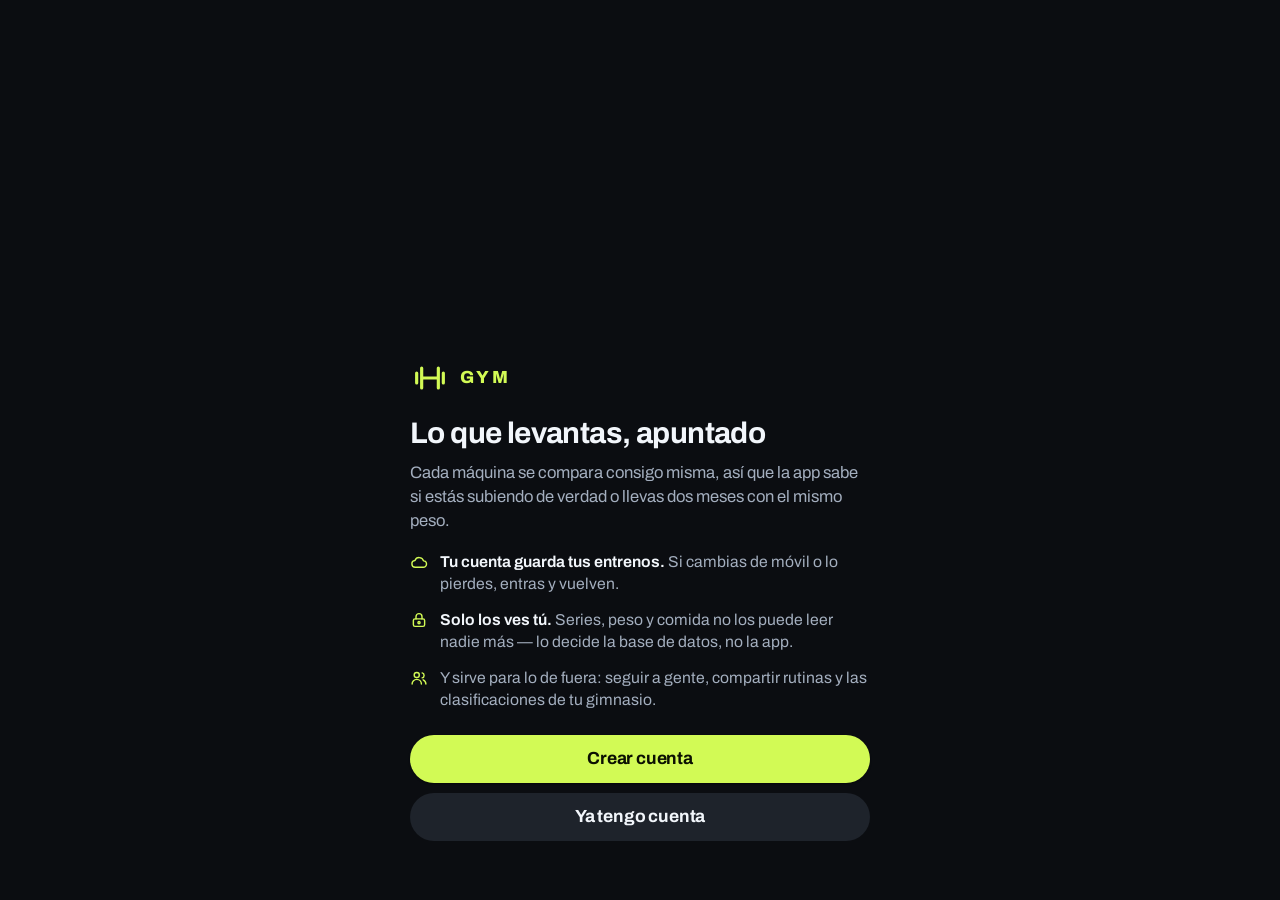
==== commit 1a942438: "Demo GYM: la última versión (0.37.1, rama del vestuario) en lugar de la 0.9.0 del PC; ficha de GYM r" ====
--- a/demo-gym/index.html
+++ b/demo-gym/index.html
@@ -3,12 +3,13 @@
   <head>
     <meta charset="utf-8" />
     <meta name="viewport" content="width=device-width, initial-scale=1, viewport-fit=cover, maximum-scale=1" />
-    <meta name="theme-color" content="#0e1116" />
+    <meta name="theme-color" content="#0b0d11" />
     <meta name="mobile-web-app-capable" content="yes" />
     <meta name="apple-mobile-web-app-status-bar-style" content="black-translucent" />
     <title>GYM · registro de pesos</title>
     <link rel="manifest" href="manifest.webmanifest" />
     <link rel="icon" href="icono.svg" type="image/svg+xml" />
+    <link rel="preload" href="fuentes/archivo-var.woff2" as="font" type="font/woff2" crossorigin />
     <link rel="stylesheet" href="css/app.css" />
   </head>
   <body>
@@ -16,32 +17,44 @@
       <div class="cabecera-fila">
         <h1 class="titulo-vista" id="titulo-vista">Entrenar</h1>
         <span class="estado-sync" id="estado-sync"></span>
-        <select class="selector-gym" id="gym-selector" aria-label="Gimnasio"></select>
+        <button class="selector-gym" id="gym-selector" aria-label="Cambiar de gimnasio" aria-haspopup="dialog">
+          <span></span>
+          <svg viewBox="0 0 24 24" aria-hidden="true"><path d="M6 9l6 6 6-6" /></svg>
+        </button>
       </div>
     </header>
 
     <main class="vista" id="vista"></main>
 
+    <button class="fab oculto" id="fab" type="button">
+      <svg viewBox="0 0 24 24" aria-hidden="true"><path d="M12 5v14M5 12h14" /></svg>
+      <span class="fab-texto"></span>
+    </button>
+
     <nav class="nav" aria-label="Secciones">
       <button class="nav-boton" data-vista="entrenar" aria-current="page">
-        <svg viewBox="0 0 24 24"><path d="M4 9v6M20 9v6M7 6v12M17 6v12M7 12h10" /></svg>
-        Entrenar
+        <svg viewBox="0 0 24 24" aria-hidden="true"><path d="M4 9v6M20 9v6M7 6v12M17 6v12M7 12h10" /></svg>
+        <span class="nav-texto">Entrenar</span>
       </button>
       <button class="nav-boton" data-vista="progreso">
-        <svg viewBox="0 0 24 24"><path d="M4 19V5M4 19h16M8 15l3.5-4 3 2.5L20 8" /></svg>
-        Progreso
+        <svg viewBox="0 0 24 24" aria-hidden="true"><path d="M4 19V5M4 19h16M8 15l3.5-4 3 2.5L20 8" /></svg>
+        <span class="nav-texto">Progreso</span>
       </button>
       <button class="nav-boton" data-vista="nutricion">
-        <svg viewBox="0 0 24 24"><path d="M5 3v8a3 3 0 0 0 6 0V3M8 11v10M17 3c-1.5 2-2 3.5-2 6s.5 3 2 3 2-.5 2-3-.5-4-2-6zM17 12v9" /></svg>
-        Nutrición
+        <svg viewBox="0 0 24 24" aria-hidden="true"><path d="M5 3v8a3 3 0 0 0 6 0V3M8 11v10M17 3c-1.5 2-2 3.5-2 6s.5 3 2 3 2-.5 2-3-.5-4-2-6zM17 12v9" /></svg>
+        <span class="nav-texto">Nutrición</span>
       </button>
-      <button class="nav-boton" data-vista="gimnasios">
-        <svg viewBox="0 0 24 24"><path d="M3 21h18M5 21V7l7-4 7 4v14M10 21v-5h4v5" /></svg>
-        Gimnasios
+      <button class="nav-boton" data-vista="plan">
+        <svg viewBox="0 0 24 24" aria-hidden="true"><rect x="3" y="5" width="18" height="16" rx="3" /><path d="M8 3v4M16 3v4M3 11h18M8 15h3M8 18h6" /></svg>
+        <span class="nav-texto">Plan</span>
       </button>
-      <button class="nav-boton" data-vista="ajustes">
-        <svg viewBox="0 0 24 24"><circle cx="12" cy="12" r="3" /><path d="M12 2v3M12 19v3M4.2 4.2l2.1 2.1M17.7 17.7l2.1 2.1M2 12h3M19 12h3M4.2 19.8l2.1-2.1M17.7 6.3l2.1-2.1" /></svg>
-        Ajustes
+      <!-- Perfil ocupa el hueco que tenía Ajustes, con el mismo criterio con el
+           que Gimnasios salió de la barra en la 0.11.0: aquí van los cinco
+           sitios de uso DIARIO. Los ajustes se tocan una vez al año y se llega
+           a ellos desde dentro del perfil. -->
+      <button class="nav-boton" data-vista="perfil">
+        <svg viewBox="0 0 24 24" aria-hidden="true"><circle cx="12" cy="8" r="4" /><path d="M4.5 20.5a7.5 7.5 0 0 1 15 0" /></svg>
+        <span class="nav-texto">Perfil</span>
       </button>
     </nav>
 
--- a/demo-gym/css/app.css
+++ b/demo-gym/css/app.css
@@ -1,149 +1,283 @@
 /* =============================================================================
- * app.css — Sistema de diseño de la app del gimnasio.  v2 (27-ago-2026)
+ * app.css — La cara de la app del gimnasio.  Rediseño de 0.10.0.
  *
- * PARA QUIÉN ESTÁ HECHA
- * ---------------------
- * Para usarse DE PIE, CON PRISA, CON UNA MANO Y CON LAS MANOS SUDADAS, en un
- * sótano con luz de tubo a las siete de la mañana. Todo lo demás viene de ahí:
+ * POR QUÉ SE REHÍZO
+ * -----------------
+ * Carlos, 28-ago-2026: «tiene una interfaz muy vieja, gráficos horribles, una
+ * barra de pestañas que parece que tenga 20 años (…) quiero un toque
+ * completamente innovador». Y tenía razón: lo anterior era correcto y anodino
+ * —gris sobre gris, azul de plantilla, letra del sistema y mayúsculas por todas
+ * partes—. Lo correcto no basta para una app que se va a publicar.
  *
- *  · Oscuro de fábrica. Modo claro incluido, y dos temas más.
- *  · Nada por debajo de 44 px de zona táctil. Tampoco los iconos.
- *  · Lo que se pulsa, abajo, al alcance del pulgar.
- *  · Tipografía del sistema: cero peticiones a internet, funciona sin cobertura.
- *  · Iconos SVG, NUNCA emojis: un emoji cambia de dibujo en cada móvil y no se
- *    puede teñir con los tokens.
- *  · Colores de datos validados para daltonismo y contraste (ver graficas.js).
+ * LAS CUATRO DECISIONES QUE CAMBIAN LA CARA
+ * -----------------------------------------
+ * 1. LETRA PROPIA. Archivo variable, empaquetada en la app (90 KB, licencia SIL
+ *    OFL, en `fuentes/`). Tiene eje de ANCHURA, así que los pesos y las calorías
+ *    se escriben condensados y en negro —eso es lo que hace que un número
+ *    parezca de una app de deporte y no de una hoja de cálculo— con la misma
+ *    familia que el texto normal. Va empaquetada porque la app tiene que abrir
+ *    en un gimnasio sin cobertura: una letra que se descarga es una letra que un
+ *    día no está.
+ * 2. COLOR CON ENERGÍA. Fondo casi negro (no negro puro: en OLED el negro
+ *    absoluto deja estelas al arrastrar) y acento LIMA. El lima pide tinta
+ *    oscura encima y eso da 15:1 de contraste: se lee a pleno sol y con el móvil
+ *    sudado, que es donde se usa. El azul anterior daba 4,6:1 y se apagaba al
+ *    primer reflejo.
+ * 3. MENOS CAJAS. Antes todo era una tarjeta con borde, incluidas las tarjetas
+ *    dentro de tarjetas. Ahora la jerarquía la hacen la superficie y el espacio;
+ *    el borde solo aparece donde hay que separar de verdad.
+ * 4. NADA DE VERSALITAS A LO BESTIA. Los rótulos EN MAYÚSCULA MUY ESPACIADA son
+ *    la marca de fábrica de 2013. Ahora son frases normales y la jerarquía la
+ *    hacen el tamaño y el peso.
+ *
+ * LO QUE NO SE TOCA
+ * -----------------
+ * · Los colores de los DATOS (`--serie-N`) siguen siendo los validados para
+ *   daltonismo y contraste. Un tema cambia el acento; los datos, no.
+ * · Zona táctil mínima de 44 px, en todo.
+ * · Todo se apaga con `prefers-reduced-motion`.
  *
  * LOS TOKENS VAN EN TRES CAPAS
- * ----------------------------
- *   primitivo   el valor crudo          --azul-500: #3987e5
- *   semántico   para qué sirve          --acento: var(--azul-500)
- *   componente  quién lo usa            --boton-fondo: var(--acento)
- *
- * Si un componente necesita una excepción de color en modo claro, es que hay un
- * color a pelo en algún sitio. Eso es el error, no la excepción.
- *
- * EL MOVIMIENTO TAMBIÉN ES UN TOKEN
- * ---------------------------------
- * Dos familias, y ninguna decorativa:
- *   PASIVO  lo que pasa solo: las filas entran escalonadas, los números suben
- *           hasta su valor, las barras crecen desde cero, el récord destella.
- *           Sirve para que se entienda de dónde sale cada cosa.
- *   ACTIVO  lo que responde al dedo: hundido al pulsar, hojas que suben con
- *           rebote corto, cambio de vista con desplazamiento.
- *           Sirve para saber que el toque ha llegado.
- *
- * Todo respeta `prefers-reduced-motion`. Y nada anima `width`, `top` o `left`:
- * solo `transform` y `opacity`, que son las dos que no obligan al móvil a
- * recalcular la página en cada fotograma.
+ *   1. PALETA — colores crudos con nombre de color. No se usan directamente.
+ *   2. PAPEL  — qué significa cada uno aquí (fondo, superficie, tinta…).
+ *   3. TEMA   — pisa la capa 2. Nunca la 1.
  * ========================================================================== */
 
 /* ===========================================================================
- * 1. PRIMITIVOS
+ * 0. LA LETRA
+ * ========================================================================= */
+@font-face {
+  font-family: 'Archivo';
+  src: url('../fuentes/archivo-var.woff2') format('woff2-variations');
+  font-weight: 100 900;
+  font-stretch: 62% 125%;
+  font-style: normal;
+  font-display: swap;
+}
+
+/* ===========================================================================
+ * 1. PALETA — colores crudos
+ * ========================================================================= */
+/* `hidden` TIENE QUE ESCONDER.  (2-sep-2026)
+
+   El atributo `hidden` del HTML es `display:none` puesto por la hoja del
+   navegador, o sea la de MENOS peso que existe: cualquier clase nuestra con un
+   `display` lo pisa sin enterarse. Así se coló la entrada al panel de
+   moderación en el perfil de cualquiera: el `<div hidden>` llevaba `.botonera`,
+   que es `display:flex`, y flex ganaba. Se veía el botón a quien no modera —no
+   servía de nada tocarlo, porque los permisos los comprueba la base, pero un
+   botón que no debería estar ahí es un fallo igual. */
+[hidden] {
+  display: none !important;
+}
+
+:root {
+  /* neutros fríos */
+  --n-950: #07080b;
+  --n-900: #0b0d11;
+  --n-850: #101318;
+  --n-800: #161a20;
+  --n-700: #1e232b;
+  --n-600: #283039;
+  --n-400: #8590a0;
+  --n-200: #a3aebe;
+  --n-050: #f2f6fb;
+
+  /* lima: el acento. Lleva tinta oscura encima, por eso se lee. */
+  --lima-300: #e4ff85;
+  --lima-400: #d2fa55;
+  --lima-500: #b9e62f;
+
+  /* naranja: el récord. Nunca es el acento general. */
+  --fuego-400: #ff8a3d;
+
+  --blanco: #ffffff;
+  --azul-500: #3987e5;
+  --azul-600: #2a78d6;
+
+  /* -------------------------------------------------------------------------
+     LOS MATERIALES DE LAS MEDALLAS  (2-sep-2026)
+
+     Son COLORES DE DATO, no de tema: un rubí es rojo en claro y en oscuro,
+     igual que las series de una gráfica. Por eso viven aquí, en la capa
+     primitiva, y NINGÚN tema los redefine. Están elegidos en tono medio a
+     propósito, para que la pieza se recorte tanto sobre el fondo oscuro
+     (#0b0d11) como sobre el claro (#f2f4f8) sin necesitar dos paletas.
+
+     Tres por material y no uno:
+       --mat-X         el cuerpo del disco (y la tinta del número, que va
+                       calado sobre el buje)
+       --mat-X-tinta   el buje: el par cuerpo/tinta está elegido para
+                       contrastar, así el número siempre se lee
+       --mat-X-canto   el borde y el moleteado
+
+     El orden es el del PRECIO POR KILO, buscado el 2-sep-2026 y no inventado:
+     hierro < roble < obsidiana < cobre < lapislázuli < plata < oro < rubí.
+     ---------------------------------------------------------------------- */
+  --mat-hierro: #8d97a6;
+  --mat-hierro-tinta: #10141a;
+  --mat-hierro-canto: #5f6a79;
+
+  /* Madera CLARA, de roble, para que no se confunda con el cobre: son los dos
+     primeros escalones y estaban los dos en el mismo naranja tostado. Se
+     separan por claridad y por saturación, no solo por tono — así también se
+     distinguen para quien no vea bien el color. */
+  --mat-madera: #cfa972;
+  --mat-madera-tinta: #2a1607;
+  --mat-madera-canto: #8a6434;
+
+  /* Vidrio volcánico: negro con brillo, no morado. Estaba en un violeta que a
+     58 px se confundía con el lapislázuli, que ahora está justo encima de ella
+     en la escala — y dos escalones seguidos tienen que distinguirse de un
+     vistazo o la progresión no se ve. */
+  --mat-obsidiana: #3c3947;
+  --mat-obsidiana-tinta: #f2f1f7;
+  --mat-obsidiana-canto: #736e85;
+
+  --mat-cobre: #d4763b;
+  --mat-cobre-tinta: #2c1305;
+  --mat-cobre-canto: #9c5122;
+
+  /* El lapislázuli de verdad es ultramar tirando a VIOLETA (es su pigmento, el
+     azul ultramar de los cuadros). Se separa a propósito del zafiro, que es el
+     azul real puro: son los dos colores más cercanos de la escala y a 58 px
+     tienen que distinguirse. */
+  --mat-lapislazuli: #5b4fc4;
+  --mat-lapislazuli-tinta: #f0eeff;
+  --mat-lapislazuli-canto: #8d84e2;
+
+  --mat-plata: #c9d0dc;
+  --mat-plata-tinta: #141821;
+  --mat-plata-canto: #939cab;
+
+  --mat-oro: #e6b53c;
+  --mat-oro-tinta: #2b1f03;
+  --mat-oro-canto: #a97f16;
+
+  /* El diamante no tiene color: lo que tiene es BRILLO. Se dibuja casi blanco
+     con un punto de hielo, que es lo que lo separa de la plata (más gris y más
+     cálida). */
+  --mat-diamante: #dff1ff;
+  --mat-diamante-tinta: #10202c;
+  --mat-diamante-canto: #93bad4;
+
+  --mat-zafiro: #1f63d8;
+  --mat-zafiro-tinta: #eaf1ff;
+  --mat-zafiro-canto: #5f92e8;
+
+  --mat-rubi: #d93a5c;
+  --mat-rubi-tinta: #fff1f4;
+  --mat-rubi-canto: #a02742;
+}
+
+/* ===========================================================================
+ * 2. PAPEL — el tema de fábrica (oscuro)
  * ========================================================================= */
 :root {
-  /* — grises azulados: la base — */
-  --gris-950: #090b0f;
-  --gris-900: #0e1116;
-  --gris-850: #141821;
-  --gris-800: #1a1f29;
-  --gris-750: #222834;
-  --gris-700: #2c3340;
-  --gris-500: #6b7683;
-  --gris-300: #a8b3c2;
-  --gris-100: #e6ebf2;
-  --gris-050: #f2f5f9;
-  --blanco: #ffffff;
-
-  /* — color — */
-  --azul-600: #2a78d6;
-  --azul-500: #3987e5;
-  --azul-400: #5ba3f5;
-  --verde-500: #199e70;
-  --ambar-500: #c98500;
-  --rojo-500: #e66767;
-  --rojo-600: #e5484d;
-  --naranja-500: #d95926;
-  --rosa-500: #d55181;
-
-  /* — geometría — */
-  --r-xs: 8px;
-  --r-s: 12px;
-  --r-m: 18px;
-  --r-l: 26px;
-  --r-full: 999px;
-
-  /* — ritmo: rejilla de 4 — */
+  color-scheme: dark;
+
+  /* superficies: cuatro alturas y ni una más */
+  --fondo: var(--n-900);
+  --fondo-hondo: var(--n-950);
+  --superficie: var(--n-850);
+  --superficie-2: var(--n-800);
+  --superficie-3: var(--n-700);
+  --borde: var(--n-600);
+  --borde-tenue: rgba(255, 255, 255, 0.06);
+  --brillo: rgba(255, 255, 255, 0.08);
+  --velo: rgba(11, 13, 17, 0.72);
+
+  /* tinta */
+  --texto: var(--n-050);
+  --texto-2: var(--n-200);
+  --texto-tenue: var(--n-400);
+
+  /* acento */
+  --acento: var(--lima-400);
+  --acento-tinta: #0b1002;
+  /* Derivados del acento con `color-mix`: así el tema «el tuyo», que solo pisa
+     `--acento` desde JS, arrastra consigo el resto sin que JS tenga que
+     calcular nada. Antes se quedaba con el halo del tema anterior. */
+  --acento-vivo: color-mix(in oklab, var(--acento) 78%, var(--blanco));
+  --acento-suave: color-mix(in srgb, var(--acento) 15%, transparent);
+  --acento-tenue: color-mix(in srgb, var(--acento) 8%, transparent);
+  --acento-halo: color-mix(in srgb, var(--acento) 34%, transparent);
+
+  /* estados */
+  --bien: #46d17f;
+  --aviso: #ffbe3d;
+  --mal: #ff6b6b;
+  --record: var(--fuego-400);
+  /* La tinta que se lee ENCIMA de --record cuando el récord va en sólido (la
+     medalla de nivel 3). Es un token y no un hex a pelo dentro del SVG porque
+     el tema claro necesita otro valor: en `insignias.js` no hay forma de saber
+     qué tema está puesto. */
+  --record-tinta: #20120a;
+  --musculo: #ff5d5d;
+
+  /* series de datos — paleta validada (modo oscuro). NO la toca ningún tema. */
+  --serie-1: #3987e5;
+  --serie-2: #d95926;
+  --serie-3: #199e70;
+  --serie-4: #c98500;
+  --serie-5: #d55181;
+
+  /* tipografía */
+  --fuente: 'Archivo', system-ui, -apple-system, 'Segoe UI', Roboto, sans-serif;
+  /* Ancho de la letra: 100 % en el texto, condensada en las cifras grandes. */
+  --ancho-texto: 100%;
+  --ancho-cifra: 86%;
+  --t-xs: 0.78rem;
+  --t-s: 0.88rem;
+  --t-m: 1rem;
+  --t-l: 1.28rem;
+  --t-xl: 1.7rem;
+  --t-cifra: 3.4rem;
+
+  /* espacio: escala de 4 */
   --e1: 4px;
   --e2: 8px;
   --e3: 12px;
   --e4: 16px;
   --e5: 24px;
   --e6: 32px;
-  --e7: 48px;
-
-  /* — tipografía: cuatro tamaños de texto y uno de cifra — */
-  --t-xs: 0.75rem;
-  --t-s: 0.875rem;
-  --t-m: 1rem;
-  --t-l: 1.375rem;
-  --t-cifra: 2.6rem;
-  --fuente: -apple-system, BlinkMacSystemFont, 'Segoe UI', Roboto, 'Helvetica Neue', Arial, sans-serif;
-
-  /* — tiempo — */
+  --e7: 44px;
+
+  /* forma: radios grandes, que es lo que distingue a un Android de 2026 */
+  --r-xs: 10px;
+  --r-s: 16px;
+  --r-m: 22px;
+  --r-l: 30px;
+  --r-xl: 38px;
+  --r-full: 999px;
+
+  /* profundidad */
+  --alt-1: 0 1px 2px rgba(0, 0, 0, 0.45);
+  --alt-2: 0 6px 18px -6px rgba(0, 0, 0, 0.6), 0 1px 2px rgba(0, 0, 0, 0.4);
+  --alt-3: 0 24px 54px -16px rgba(0, 0, 0, 0.78), 0 2px 10px rgba(0, 0, 0, 0.5);
+  --glow: 0 10px 30px -10px var(--acento-halo);
+
+  /* movimiento: duraciones y curvas, también son tokens */
   --v-rapido: 120ms;
   --v-normal: 220ms;
-  --v-lento: 420ms;
-  --curva: cubic-bezier(0.4, 0, 0.2, 1);
+  --v-lento: 380ms;
+  --curva: cubic-bezier(0.2, 0, 0, 1);
   --curva-salida: cubic-bezier(0.16, 1, 0.3, 1);
-  --curva-rebote: cubic-bezier(0.34, 1.4, 0.5, 1);
-}
-
-/* ===========================================================================
- * 2. SEMÁNTICOS — el tema oscuro es el de fábrica
- * ========================================================================= */
-:root {
-  color-scheme: dark;
-
-  --fondo: var(--gris-900);
-  --fondo-hondo: var(--gris-950);
-  --superficie: var(--gris-850);
-  --superficie-2: var(--gris-800);
-  --superficie-3: var(--gris-750);
-  --borde: var(--gris-700);
-  --borde-tenue: rgba(255, 255, 255, 0.06);
-  --brillo: rgba(255, 255, 255, 0.07); /* filo de luz de las tarjetas */
-  --velo: rgba(9, 11, 15, 0.72); /* fondo de las hojas y del cristal */
-
-  --texto: var(--gris-050);
-  --texto-2: var(--gris-300);
-  --texto-tenue: var(--gris-500);
-
-  --acento: var(--azul-500);
-  --acento-vivo: var(--azul-400);
-  --acento-tinta: var(--blanco);
-  --acento-suave: rgba(57, 135, 229, 0.16);
-  --acento-halo: rgba(57, 135, 229, 0.34);
-
-  --bien: var(--verde-500);
-  --aviso: var(--ambar-500);
-  --mal: var(--rojo-500);
-  --musculo: var(--rojo-600);
-
-  /* series de datos — paleta validada, NO se toca por tema */
-  --serie-1: #3987e5;
-  --serie-2: #d95926;
-  --serie-3: #199e70;
-  --serie-4: #c98500;
-  --serie-5: #d55181;
-
-  /* profundidad: tres alturas y ni una más */
-  --alt-1: 0 1px 2px rgba(0, 0, 0, 0.4);
-  --alt-2: 0 4px 16px -4px rgba(0, 0, 0, 0.55), 0 1px 2px rgba(0, 0, 0, 0.4);
-  --alt-3: 0 18px 44px -12px rgba(0, 0, 0, 0.7), 0 2px 8px rgba(0, 0, 0, 0.45);
-
-  --nav-alto: 66px;
-  --cab-alto: 56px;
+  --curva-rebote: cubic-bezier(0.34, 1.56, 0.64, 1);
+  /* Muelle corto: pasa un pelín de largo y vuelve. Es la diferencia entre
+     «se mueve» y «tiene vida», y en 380 ms no marea. */
+  --curva-muelle: cubic-bezier(0.34, 1.35, 0.36, 1);
+
+  --nav-alto: 60px;
+  /* Lo que hay que dejar libre abajo: la barra flota, así que son su alto,
+     su separación del borde y el hueco del sistema. */
+  --nav-hueco: calc(var(--nav-alto) + env(safe-area-inset-bottom) + 20px);
+  /* Y lo que hay que dejar libre cuando además hay botón flotante: su alto y su
+     separación de la barra. Medido: sin esto, el flotante se comía los últimos
+     26 px de la última tarjeta de la pantalla. */
+  --fab-alto: 58px;
+  --fab-hueco: calc(var(--nav-hueco) + var(--fab-alto) + var(--e3));
+  --cab-alto: 60px;
 
   /* compatibilidad con lo que ya existía */
   --radio: var(--r-m);
@@ -155,39 +289,34 @@
  * TEMAS
  *
  * Cuatro: oscuro (arriba, el de fábrica), claro, rosa y «el tuyo».
- *
  * Lo que un tema PUEDE cambiar: superficies, tinta y acento.
- * Lo que un tema NO cambia NUNCA: los colores de los DATOS (--serie-N) más allá
- * de su versión clara/oscura. Están elegidos con el validador de daltonismo y
- * contraste; dejar que se elijan a ojo sería tirar esa garantía a la basura, y
- * dos series que no se distinguen convierten la gráfica en un adorno.
- *
- * El tema «propio» reutiliza la base clara o la oscura (data-base) y solo pisa
- * el acento, que se inyecta como estilo en línea desde JS.
+ * Lo que un tema NO cambia NUNCA: los colores de los DATOS.
  * ------------------------------------------------------------------------- */
 :root[data-tema='claro'],
 :root[data-tema='propio'][data-base='claro'] {
   color-scheme: light;
-  --fondo: #eef1f6;
-  --fondo-hondo: #e3e8ef;
+  --fondo: #f2f4f8;
+  --fondo-hondo: #e6eaf1;
   --superficie: #ffffff;
   --superficie-2: #f4f6fa;
-  --superficie-3: #e9edf3;
-  --borde: #dde2e9;
-  --borde-tenue: rgba(15, 20, 27, 0.07);
+  --superficie-3: #e8ecf3;
+  --borde: #dbe1ea;
+  --borde-tenue: rgba(15, 20, 27, 0.08);
   --brillo: rgba(255, 255, 255, 0.9);
-  --velo: rgba(238, 241, 246, 0.78);
-  --texto: #0f141b;
-  --texto-2: #4c5764;
-  --texto-tenue: #8a94a1;
-  --acento: var(--azul-600);
-  --acento-vivo: var(--azul-500);
+  --velo: rgba(242, 244, 248, 0.78);
+  --texto: #0d1117;
+  --texto-2: #4a5462;
+  --texto-tenue: #666f7d;
+  /* En claro el lima se apaga: hace falta bajarlo hasta un verde oliva para que
+     el BLANCO de encima siga leyéndose. Medido: con #5b8c00 daban 4,04:1 (por
+     debajo del mínimo); con este, 5,12:1. */
+  --acento: #4d7a00;
   --acento-tinta: #ffffff;
-  --acento-suave: rgba(42, 120, 214, 0.12);
-  --acento-halo: rgba(42, 120, 214, 0.26);
-  --bien: #1baf7a;
-  --aviso: #eda100;
-  --mal: #e34948;
+  --bien: #12996a;
+  --aviso: #b87400;
+  --mal: #d93a3a;
+  --record: #c25611;
+  --record-tinta: #ffffff;
   --musculo: #d93a3f;
   --serie-1: #2a78d6;
   --serie-2: #eb6834;
@@ -195,33 +324,31 @@
   --serie-4: #eda100;
   --serie-5: #e87ba4;
   --alt-1: 0 1px 2px rgba(15, 20, 27, 0.06);
-  --alt-2: 0 4px 14px -4px rgba(15, 20, 27, 0.12), 0 1px 2px rgba(15, 20, 27, 0.06);
-  --alt-3: 0 18px 40px -12px rgba(15, 20, 27, 0.22), 0 2px 8px rgba(15, 20, 27, 0.1);
-}
-
-/* Rosa: el mismo rosa con el que JARVIS marca a Garbancito en el HUD
-   (#ff9ec7). Base oscura y superficies con un punto de ciruela, para que el
-   rosa no flote sobre un gris neutro. La tinta del acento es OSCURA a
-   propósito: blanco sobre #ff9ec7 da 1,9:1 y no se lee. */
+  --alt-2: 0 6px 16px -6px rgba(15, 20, 27, 0.14), 0 1px 2px rgba(15, 20, 27, 0.06);
+  --alt-3: 0 24px 48px -16px rgba(15, 20, 27, 0.24), 0 2px 8px rgba(15, 20, 27, 0.1);
+  /* Se deriva del acento (no un rgba fijo) para que un tema propio en claro
+     lleve su propio halo y no el verde oliva del tema «Claro». */
+  --glow: 0 10px 26px -12px var(--acento-halo);
+}
+
+/* Rosa: el mismo rosa con el que JARVIS marca a Garbancito en el HUD. La tinta
+   del acento es OSCURA a propósito: blanco sobre #ff9ec7 da 1,9:1. */
 :root[data-tema='rosa'] {
   color-scheme: dark;
-  --fondo: #14090f;
-  --fondo-hondo: #0d0509;
-  --superficie: #1f1119;
-  --superficie-2: #2b1823;
-  --superficie-3: #37202d;
+  --fondo: #120810;
+  --fondo-hondo: #0a0408;
+  --superficie: #1c1019;
+  --superficie-2: #251622;
+  --superficie-3: #331e2d;
   --borde: #3f2434;
   --borde-tenue: rgba(255, 255, 255, 0.07);
-  --brillo: rgba(255, 200, 224, 0.1);
-  --velo: rgba(13, 5, 9, 0.74);
+  --brillo: rgba(255, 200, 224, 0.12);
+  --velo: rgba(10, 4, 8, 0.74);
   --texto: #fdf1f7;
   --texto-2: #d4b3c5;
   --texto-tenue: #977a89;
   --acento: #ff9ec7;
-  --acento-vivo: #ffb8d6;
   --acento-tinta: #2a0a18;
-  --acento-suave: rgba(255, 158, 199, 0.16);
-  --acento-halo: rgba(255, 158, 199, 0.34);
 }
 
 /* ===========================================================================
@@ -234,24 +361,65 @@
   -webkit-tap-highlight-color: transparent;
 }
 
+/* `manipulation` quita el retardo de 300 ms que el navegador se guarda por si
+   viene un doble toque para hacer zoom. En una app que se usa con prisa, ese
+   retardo es la diferencia entre «responde» y «va lenta». */
+button,
+a,
+input,
+select,
+textarea,
+label,
+[role='button'] {
+  touch-action: manipulation;
+}
+
 html {
   /* 17,5 px y no los 16 de fábrica. Carlos, 30-jul-2026: «el formato es
-     pequeño». Como casi todo va en `rem`, subir la base sube la app entera un
-     9 %. El rediseño lo perdió sin querer y la comprobación del APK lo cazó. */
+     pequeño». Como casi todo va en `rem`, subir la base sube la app entera. */
   font-size: 17.5px;
   -webkit-text-size-adjust: 100%;
+  height: 100%;
+  /* El `overflow` del cuerpo se PROPAGA al documento si el documento no dice
+     nada, y entonces quien scrollea deja de estar claro: en esa mezcla, Chrome
+     colocaba la barra de abajo a 1.530 px —fuera de la pantalla— porque el
+     marco de referencia dejaba de ser la ventana. Diciéndolo aquí también, no
+     hay propagación ni dudas: el documento no se desplaza, y punto. */
+  overflow: hidden;
 }
 
 body {
   margin: 0;
+  /* ARMAZÓN FIJO, CONTENIDO QUE SE DESPLAZA (29-ago-2026).
+   *
+   * Antes se desplazaba la PÁGINA entera. Eso, en un móvil, hace que el
+   * navegador ajuste el alto de la ventana al esconder o sacar sus barras, y
+   * todo lo que está `fixed` —la barra de abajo— se va con ella: el bote que
+   * veía Carlos, y el «se queda abajo» cuando la pestaña nueva era corta.
+   *
+   * Ahora el cuerpo mide EXACTAMENTE una pantalla y no se desplaza; el que se
+   * desplaza es `.vista`. Así la cabecera y la barra no se mueven nunca, pase
+   * lo que pase con las barras del sistema. Es como está hecha cualquier app
+   * nativa, y es la única forma de que esto no vuelva por otro camino.
+   *
+   * (El aviso de julio sigue valiendo: el hueco de la barra de abajo va como
+   * relleno DE `.vista`, no como alto del cuerpo.)
+   */
+  height: 100%;
+  display: flex;
+  flex-direction: column;
+  overflow: hidden;
   font-family: var(--fuente);
   font-size: var(--t-m);
+  font-variation-settings: 'wdth' 100;
   line-height: 1.45;
   color: var(--texto);
   background: var(--fondo);
-  /* Un halo muy tenue del acento arriba: da profundidad sin costar nada.
-     `fixed` para que no se mueva con el scroll y no repinte. */
-  background-image: radial-gradient(120% 60% at 50% -10%, var(--acento-suave), transparent 62%);
+  /* Dos luces de ambiente muy tenues, fijas para que no repinten al arrastrar.
+     Es lo que hace que el fondo tenga aire en vez de ser un rectángulo plano. */
+  background-image:
+    radial-gradient(85% 45% at 8% -6%, var(--acento-tenue), transparent 70%),
+    radial-gradient(70% 40% at 100% 8%, color-mix(in srgb, var(--serie-1) 8%, transparent), transparent 72%);
   background-attachment: fixed;
   overscroll-behavior-y: none;
   -webkit-font-smoothing: antialiased;
@@ -271,10 +439,13 @@
 select,
 textarea {
   font: inherit;
+  font-family: var(--fuente);
   color: inherit;
 }
 
-/* Cifras siempre de ancho fijo: si no, el peso «baila» al cambiar de 9 a 10. */
+/* Las cifras: condensadas, de ancho fijo y bien negras. Es la firma visual de
+   la app — y de paso el peso deja de «bailar» al pasar de 9 a 10. */
+.cifra,
 .contador-numero,
 .maquina-peso,
 .gl-valor,
@@ -282,17 +453,19 @@
 .nut-kcal,
 .historial-peso,
 .plan-cuenta,
-.g-etiqueta,
 .macro-cifra,
+.peso-media,
+.prop-kcal,
 .volumen-valor {
   font-variant-numeric: tabular-nums;
+  font-variation-settings: 'wdth' var(--ancho-cifra);
   letter-spacing: -0.02em;
 }
 
 /* El foco se ve SIEMPRE. Es lo primero que se quita «porque afea» y lo primero
-   que se echa de menos cuando se usa el móvil con un teclado o con TalkBack. */
+   que se echa de menos con un teclado o con TalkBack. */
 :focus-visible {
-  outline: 2px solid var(--acento-vivo);
+  outline: 2px solid var(--acento);
   outline-offset: 2px;
   border-radius: var(--r-xs);
 }
@@ -305,78 +478,56 @@
  * 4. MOVIMIENTO — el catálogo entero, en un sitio
  * ========================================================================= */
 @keyframes aparece {
-  from {
-    opacity: 0;
-  }
-  to {
-    opacity: 1;
-  }
+  from { opacity: 0; }
+  to { opacity: 1; }
 }
 @keyframes entra {
-  from {
-    opacity: 0;
-    transform: translate3d(0, 14px, 0);
-  }
-  to {
-    opacity: 1;
-    transform: none;
-  }
+  from { opacity: 0; transform: translate3d(0, 14px, 0); }
+  to { opacity: 1; transform: none; }
+}
+@keyframes entra-escala {
+  from { opacity: 0; transform: translate3d(0, 10px, 0) scale(0.97); }
+  to { opacity: 1; transform: none; }
 }
 @keyframes sube {
-  from {
-    transform: translate3d(0, 100%, 0);
-  }
-  to {
-    transform: none;
-  }
+  from { transform: translate3d(0, 100%, 0); }
+  to { transform: none; }
 }
 @keyframes late {
-  0%,
-  100% {
-    transform: scale(1);
-  }
-  40% {
-    transform: scale(1.06);
-  }
+  0%, 100% { transform: scale(1); }
+  40% { transform: scale(1.06); }
 }
 @keyframes destella {
-  0% {
-    box-shadow: 0 0 0 0 var(--acento-halo);
-  }
-  70% {
-    box-shadow: 0 0 0 12px transparent;
-  }
-  100% {
-    box-shadow: 0 0 0 0 transparent;
-  }
+  0% { box-shadow: 0 0 0 0 var(--acento-halo); }
+  70% { box-shadow: 0 0 0 12px transparent; }
+  100% { box-shadow: 0 0 0 0 transparent; }
 }
 @keyframes barrido {
-  from {
-    transform: translate3d(-100%, 0, 0);
-  }
-  to {
-    transform: translate3d(300%, 0, 0);
-  }
+  from { transform: translate3d(-100%, 0, 0); }
+  to { transform: translate3d(300%, 0, 0); }
 }
 @keyframes gira {
-  to {
-    transform: rotate(360deg);
-  }
+  to { transform: rotate(360deg); }
 }
 @keyframes crece {
-  from {
-    transform: scaleX(0);
-  }
-  to {
-    transform: scaleX(1);
-  }
+  from { transform: scaleX(0); }
+  to { transform: scaleX(1); }
+}
+@keyframes crece-alto {
+  from { transform: scaleY(0); }
+  to { transform: scaleY(1); }
+}
+/* La pastilla de la navegación no aparece: se estira desde el centro. */
+@keyframes pastilla {
+  from { transform: translateX(-50%) scaleX(0.4); opacity: 0; }
+  to { transform: translateX(-50%) scaleX(1); opacity: 1; }
 }
 
 /* La entrada escalonada: cada fila llega un pelín después que la anterior. El
    retraso lo pone JS con `--i`, y se corta a las 14 para que una lista de 300
    máquinas no tarde nueve segundos en aparecer. */
 .entra {
-  animation: entra var(--v-lento) var(--curva-salida) both;
+  animation: entra-escala var(--v-lento) var(--curva-salida) both;
   animation-delay: calc(min(var(--i, 0), 14) * 26ms);
 }
 
@@ -393,38 +544,71 @@
 }
 
 /* ===========================================================================
- * 5. ARMAZÓN — cabecera, vista y navegación
+ * 5. ARMAZÓN — cabecera, vista, navegación y botón flotante
+ *
+ * La cabecera ENCOGE al bajar, como cualquier app de Android decente: el título
+ * grande manda cuando estás arriba y se aparta cuando estás leyendo. La clase
+ * la pone `app.js` mirando el scroll.
  * ========================================================================= */
 .cabecera {
-  position: sticky;
-  top: 0;
+  position: relative;
+  flex: none;
   z-index: 30;
-  padding: max(env(safe-area-inset-top), 6px) var(--e4) var(--e2);
+  padding: max(env(safe-area-inset-top), 8px) var(--e4) var(--e3);
   /* El cristal SOLO aquí y en la barra de abajo: son dos franjas pequeñas y
      fijas. Ponerlo en las filas de una lista larga es lo que hace que el scroll
      raspe en un móvil normal. */
   background: var(--velo);
-  backdrop-filter: saturate(180%) blur(18px);
-  -webkit-backdrop-filter: saturate(180%) blur(18px);
-  border-bottom: 1px solid var(--borde-tenue);
+  backdrop-filter: saturate(180%) blur(20px);
+  -webkit-backdrop-filter: saturate(180%) blur(20px);
+  transition: padding var(--v-normal) var(--curva), box-shadow var(--v-normal) var(--curva);
+}
+/* La línea de abajo NO existe mientras estás arriba del todo: aparece cuando hay
+   contenido pasando por debajo, que es cuando hace falta separar. */
+.cabecera::after {
+  content: '';
+  position: absolute;
+  left: 0;
+  right: 0;
+  bottom: 0;
+  height: 1px;
+  background: var(--borde-tenue);
+  opacity: 0;
+  transition: opacity var(--v-normal) var(--curva);
+}
+.cabecera.encogida::after {
+  opacity: 1;
+}
+/* OJO: la cabecera NO cambia de alto al encogerse. Antes se animaba el relleno
+   y el tamaño del título, y eso mueve TODO lo de debajo mientras dura la
+   animación: es el segundo bote que veía Carlos. Ahora el título se encoge con
+   una escala —que no toca el maquetado— y el alto se queda quieto. */
+.cabecera.encogida {
+  box-shadow: 0 6px 20px -18px rgba(0, 0, 0, 0.9);
 }
 
 .cabecera-fila {
   display: flex;
   align-items: center;
   gap: var(--e3);
-  min-height: 44px;
+  min-height: 46px;
 }
 
 .titulo-vista {
   flex: 1;
   min-width: 0;
-  font-size: var(--t-l);
+  font-size: var(--t-xl);
   font-weight: 800;
-  letter-spacing: -0.03em;
+  font-variation-settings: 'wdth' 92%;
+  letter-spacing: -0.035em;
   overflow: hidden;
   text-overflow: ellipsis;
   white-space: nowrap;
+  transform-origin: left center;
+  transition: transform var(--v-normal) var(--curva);
+}
+.cabecera.encogida .titulo-vista {
+  transform: scale(0.78);
 }
 
 .estado-sync {
@@ -453,108 +637,325 @@
   animation: late 1.6s var(--curva) infinite;
 }
 
+/* El gimnasio ya NO es un <select> del sistema (que en Android sale con la
+   tipografía y el gris del fabricante, y era medio «2010» de la pantalla).
+   Es un botón nuestro que abre una hoja con la lista. */
 .selector-gym {
-  max-width: 42vw;
+  display: inline-flex;
+  align-items: center;
+  gap: 6px;
+  max-width: 46vw;
   min-height: 44px;
-  padding: 0 var(--e5) 0 var(--e3);
-  border: 1px solid var(--borde);
+  padding: 0 var(--e2) 0 var(--e3);
+  border: 0;
   border-radius: var(--r-full);
-  background: var(--superficie-2)
-    url("data:image/svg+xml,%3Csvg xmlns='http://www.w3.org/2000/svg' viewBox='0 0 24 24' fill='none' stroke='%23a8b3c2' stroke-width='2.4' stroke-linecap='round'%3E%3Cpath d='M6 9l6 6 6-6'/%3E%3C/svg%3E")
-    no-repeat right 8px center / 16px;
-  appearance: none;
+  background: var(--superficie-2);
   font-size: var(--t-s);
   font-weight: 600;
   color: var(--texto);
+  cursor: pointer;
+  transition: transform var(--v-rapido) var(--curva), background var(--v-rapido) var(--curva);
+}
+.selector-gym:active {
+  transform: scale(0.95);
+  background: var(--superficie-3);
+}
+.selector-gym span {
+  overflow: hidden;
   text-overflow: ellipsis;
+  white-space: nowrap;
+}
+.selector-gym svg {
+  flex: none;
+  width: 18px;
+  height: 18px;
+  fill: none;
+  stroke: var(--texto-tenue);
+  stroke-width: 2.2;
+  stroke-linecap: round;
+  stroke-linejoin: round;
 }
 
 .vista {
   display: block;
-  padding: var(--e4) var(--e4) calc(var(--nav-alto) + env(safe-area-inset-bottom) + var(--e6));
+  padding: var(--e4) var(--e4) calc(var(--fab-hueco) + var(--e4));
+  /* OJO CON `margin: 0 auto` AQUÍ: dentro de un contenedor flexible, un margen
+     automático en el eje cruzado impide que el hijo se estire. La vista se
+     quedaba con su ancho «natural» —720 px— dentro de una pantalla de 360 y
+     todas las tarjetas se salían por la derecha. Se centra con `align-self`,
+     que sí respeta el ancho. */
+  width: 100%;
   max-width: 720px;
-  margin: 0 auto;
-  animation: entra var(--v-normal) var(--curva-salida);
-}
-
+  align-self: center;
+  margin: 0;
+  /* Esta es la única zona que se desplaza en toda la app. */
+  flex: 1;
+  min-height: 0;
+  overflow-y: auto;
+  overflow-x: hidden;
+  /* Que el tirón al llegar al final no arrastre a la página de detrás. */
+  overscroll-behavior-y: contain;
+  -webkit-overflow-scrolling: touch;
+  /* El navegador intenta mantener el punto de lectura cuando el contenido
+     cambia de alto. Aquí la pantalla se pinta entera de nuevo, así que ese
+     invento solo pelea con nosotros. */
+  overflow-anchor: none;
+}
+/* La vista entra POR EL LADO del que viene, no de cualquiera. Si al pasar de
+   «Entrenar» a «Progreso» la pantalla entra por la izquierda, el cerebro
+   entiende que ha ido hacia atrás y el orden de la barra deja de significar
+   nada. Es la misma regla que en cualquier app decente. */
+/* EL CRUCE ENTRE PESTAÑAS
+ *
+ * Carlos, 30-ago-2026: «añade animación de transición entre pestañas».
+ *
+ * Lo que había era la pantalla nueva entrando 26 px con un fundido, y ADEMÁS
+ * en cada repintado: al guardar una serie también se deslizaba. Una animación
+ * que ocurre siempre no dice nada, y 26 px no se ven.
+ *
+ * Ahora es un EMPUJÓN de pantalla entera: la que se va sale por su lado (una
+ * copia, ver `fantasmaDeSalida` en app.js) y la nueva entra por el otro,
+ * ocupando el ancho completo. Y solo al CAMBIAR de pestaña.
+ *
+ * POR QUÉ EL ANCHO ENTERO Y NO UN 16 % CON FUNDIDO: probado, y con las dos
+ * pantallas medio transparentes a la vez se ve un revoltijo — se leen los dos
+ * textos superpuestos—. Con el ancho entero cada pantalla es opaca y tapa: una
+ * se va, la otra llega. Además la app YA se cambia de pestaña deslizando el
+ * dedo, así que el empujón es exactamente lo que el gesto promete.
+ *
+ * El movimiento va en porcentaje, no en píxeles: en una tablet 26 px es un
+ * temblor y en un móvil estrecho medio dedo.
+ */
+.vista.cambia.desde-derecha {
+  animation: entra-derecha 300ms var(--curva-salida) both;
+}
+.vista.cambia.desde-izquierda {
+  animation: entra-izquierda 300ms var(--curva-salida) both;
+}
+@keyframes entra-derecha {
+  from { transform: translate3d(100%, 0, 0); }
+  to { transform: none; }
+}
+@keyframes entra-izquierda {
+  from { transform: translate3d(-100%, 0, 0); }
+  to { transform: none; }
+}
+
+/* La copia que se va. Opaca (si no, se transparenta sobre la nueva), sin
+   toques y se borra sola al acabar. */
+.vista-fantasma {
+  overflow: hidden;
+  background: var(--fondo);
+  will-change: transform;
+}
+.vista-fantasma.sale-izquierda {
+  animation: sale-izquierda 300ms var(--curva-salida) both;
+}
+.vista-fantasma.sale-derecha {
+  animation: sale-derecha 300ms var(--curva-salida) both;
+}
+@keyframes sale-izquierda {
+  from { transform: none; }
+  to { transform: translate3d(-100%, 0, 0); }
+}
+@keyframes sale-derecha {
+  from { transform: none; }
+  to { transform: translate3d(100%, 0, 0); }
+}
+
+/* — LA BARRA DE ABAJO —
+ *
+ * Carlos, 29-ago-2026: «el slide de las pestañas se ve muy pobre».
+ *
+ * Lo que había era una fila de iconos con un cambio de color: cinco cosas
+ * quietas y una pintada de otro color. Esto es otra cosa:
+ *
+ *  · Es una barra FLOTANTE, separada de los bordes. Se ve que la app sigue
+ *    debajo, y la barra deja de parecer el zócalo de una página web.
+ *  · La pestaña activa CRECE y saca su nombre; las otras se encogen a icono.
+ *    Se anima `flex-grow` y el ancho del texto, así que la pastilla se estira
+ *    de una a otra en vez de dar un salto — y no hay que medir nada con JS,
+ *    que es lo que se rompe en cuanto cambias una palabra.
+ *  · El muelle de la curva hace que pase un pelín de largo y vuelva. Es lo que
+ *    separa «se mueve» de «tiene vida».
+ * ------------------------------------------------------------------------- */
 .nav {
+  position: fixed;
+  left: max(env(safe-area-inset-left), 10px);
+  right: max(env(safe-area-inset-right), 10px);
+  bottom: calc(env(safe-area-inset-bottom) + 10px);
+  z-index: 40;
+  display: flex;
+  align-items: center;
+  gap: 2px;
+  height: var(--nav-alto);
+  padding: 6px;
+  border-radius: var(--r-xl);
+  /* Más cuerpo que el `--velo` de la cabecera: aquí la barra FLOTA sobre la
+     lista, y con demasiada transparencia se leía el texto de debajo a través
+     de los iconos. El desenfoque se queda porque sigue dejando ver que hay
+     contenido, que es lo que hace que parezca cristal y no un ladrillo. */
+  background: color-mix(in srgb, var(--superficie) 88%, transparent);
+  backdrop-filter: saturate(180%) blur(22px);
+  -webkit-backdrop-filter: saturate(180%) blur(22px);
+  box-shadow: inset 0 0 0 1px var(--borde-tenue), var(--alt-3);
+}
+
+/* La sombra del fondo, por debajo de la barra flotante: sin ella, en el hueco
+   entre la barra y el borde de la pantalla asoman trozos de fila cortados y
+   parece que la app se acaba a medias.
+   VA EN EL BODY, no dentro de la barra: un elemento con `backdrop-filter` pasa
+   a ser el marco de referencia de sus hijos `position: fixed`, así que ahí
+   dentro «fijo a la pantalla» no significa lo que parece. */
+body::after {
+  content: '';
   position: fixed;
   left: 0;
   right: 0;
   bottom: 0;
-  z-index: 40;
-  display: grid;
-  grid-auto-flow: column;
-  grid-auto-columns: 1fr;
-  gap: var(--e1);
-  padding: 6px var(--e2) calc(6px + env(safe-area-inset-bottom));
-  background: var(--velo);
-  backdrop-filter: saturate(180%) blur(20px);
-  -webkit-backdrop-filter: saturate(180%) blur(20px);
-  border-top: 1px solid var(--borde-tenue);
+  height: calc(var(--nav-hueco) + 24px);
+  z-index: 39;
+  background: linear-gradient(to top, var(--fondo) 42%, transparent);
+  pointer-events: none;
 }
 
 .nav-boton {
   position: relative;
   display: flex;
-  flex-direction: column;
   align-items: center;
   justify-content: center;
-  gap: 3px;
-  min-height: 54px;
-  padding: var(--e1) 2px;
+  gap: 0;
+  flex: 1 1 0;
+  min-width: 0;
+  height: 100%;
+  /* Relleno simétrico: el icono y el nombre quedan centrados de verdad dentro
+     de la pastilla, no pegados a la izquierda. Carlos: «que esté centrado
+     estaría mejor». */
+  padding: 0 var(--e2);
   border: 0;
-  border-radius: var(--r-s);
+  border-radius: var(--r-full);
   background: none;
   color: var(--texto-tenue);
-  min-width: 0;
-  overflow: hidden;
-  font-size: 0.66rem;
-  font-weight: 600;
+  font-size: 0.74rem;
+  font-weight: 700;
   letter-spacing: -0.02em;
   white-space: nowrap;
-  text-overflow: ellipsis;
+  overflow: hidden;
   cursor: pointer;
-  transition: color var(--v-rapido) var(--curva), transform var(--v-rapido) var(--curva);
+  /* `flex-grow` SÍ se puede animar (es un número), y animarlo es lo que hace
+     que la pastilla se estire en vez de aparecer de golpe en otro sitio. */
+  transition: flex-grow var(--v-lento) var(--curva-muelle),
+    background var(--v-normal) var(--curva), color var(--v-normal) var(--curva);
 }
 .nav-boton svg {
-  width: 23px;
-  height: 23px;
+  flex: none;
+  width: 22px;
+  height: 22px;
   fill: none;
   stroke: currentColor;
   stroke-width: 1.9;
   stroke-linecap: round;
   stroke-linejoin: round;
-  transition: transform var(--v-normal) var(--curva-rebote);
-}
-.nav-boton:active {
-  transform: scale(0.92);
+  transition: stroke-width var(--v-normal) var(--curva), transform var(--v-normal) var(--curva-muelle);
+}
+/* El nombre de la pestaña: existe siempre (lo lee TalkBack), pero solo ocupa
+   sitio en la que está activa. */
+.nav-texto {
+  max-width: 0;
+  opacity: 0;
+  overflow: hidden;
+  transition: max-width var(--v-lento) var(--curva-muelle), opacity var(--v-normal) var(--curva),
+    margin var(--v-lento) var(--curva-muelle);
+}
+.nav-boton:active svg {
+  transform: scale(0.86);
 }
 .nav-boton[aria-current='page'] {
-  color: var(--acento);
+  /* 1.85 y no 2.4: Carlos lo quiere «un poco menos» grande. Con esto la
+     pestaña activa sigue destacando y las otras cuatro no se aplastan. */
+  flex-grow: 1.85;
+  background: var(--acento);
+  color: var(--acento-tinta);
 }
 .nav-boton[aria-current='page'] svg {
   stroke-width: 2.3;
-  transform: translateY(-2px);
-}
-/* La pastilla que marca dónde estás. Se dibuja detrás del icono y crece al
-   entrar: sin ella, el único indicador sería el color, y el color solo no vale. */
-.nav-boton[aria-current='page']::before {
-  content: '';
-  position: absolute;
-  top: 4px;
-  width: 40px;
-  height: 30px;
-  border-radius: var(--r-full);
-  background: var(--acento-suave);
-  animation: aparece var(--v-normal) var(--curva);
+}
+.nav-boton[aria-current='page'] .nav-texto {
+  max-width: 120px;
+  margin-left: 7px;
+  opacity: 1;
+}
+
+/* — el botón flotante: la acción principal de cada pantalla —
+   Extendido (con texto) porque un icono suelto no se entiende con prisa. Se
+   encoge a solo icono al bajar, para no tapar la lista. */
+.fab {
+  position: fixed;
+  right: var(--e4);
+  bottom: calc(var(--nav-hueco) + var(--e2));
+  z-index: 35;
+  display: inline-flex;
+  align-items: center;
+  gap: var(--e2);
+  height: var(--fab-alto);
+  padding: 0 var(--e5);
+  border: 0;
+  border-radius: var(--r-s);
+  background: var(--acento);
+  color: var(--acento-tinta);
+  font-size: var(--t-s);
+  font-weight: 700;
+  cursor: pointer;
+  box-shadow: var(--alt-2), var(--glow);
+  animation: entra-escala var(--v-lento) var(--curva-rebote) both;
+  transition: transform var(--v-lento) var(--curva-muelle), opacity var(--v-normal) var(--curva),
+    padding var(--v-normal) var(--curva), width var(--v-normal) var(--curva),
+    box-shadow var(--v-rapido) var(--curva);
+}
+.fab svg {
+  flex: none;
+  width: 22px;
+  height: 22px;
+  fill: none;
+  stroke: currentColor;
+  stroke-width: 2.4;
+  stroke-linecap: round;
+  stroke-linejoin: round;
+}
+.fab:active:not(.escondido) {
+  transform: scale(0.94);
+  box-shadow: var(--alt-1);
+}
+.fab.encogido {
+  padding: 0;
+  width: 58px;
+  justify-content: center;
+}
+/* Escondido mientras se BAJA por la lista (tapaba el «+» de las filas), de
+   vuelta en cuanto se sube. Se va hacia abajo y girando un poco: es lo mismo
+   que hace al volver, al revés, y por eso se lee como un solo gesto. */
+.fab.escondido {
+  transform: translateY(140%) rotate(-12deg);
+  opacity: 0;
+  pointer-events: none;
+}
+.fab.encogido .fab-texto {
+  width: 0;
+  opacity: 0;
+  overflow: hidden;
+}
+.fab-texto {
+  transition: opacity var(--v-normal) var(--curva), width var(--v-normal) var(--curva);
+  white-space: nowrap;
 }
 
 /* ===========================================================================
  * 6. PIEZAS SUELTAS
  * ========================================================================= */
 
-/* — tarjeta: la base de casi todo — */
+/* — tarjeta: la base de casi todo.
+   En oscuro NO lleva borde: lleva superficie propia. Un borde gris alrededor de
+   cada bloque es lo que hacía que la pantalla pareciera un formulario. — */
 .ficha,
 .plan,
 .objetivo,
@@ -571,89 +972,107 @@
   border-radius: var(--r-m);
   box-shadow: var(--alt-1);
 }
-/* El filo de luz de arriba. Es lo que separa una tarjeta de un rectángulo. */
-.ficha::before,
-.plan::before,
-.objetivo::before,
-.grafica::before,
-.nut-seccion::before {
-  content: '';
-  position: absolute;
-  inset: 0 0 auto;
-  height: 1px;
-  border-radius: var(--r-m) var(--r-m) 0 0;
-  background: linear-gradient(90deg, transparent, var(--brillo) 30%, var(--brillo) 70%, transparent);
-  pointer-events: none;
-}
 
 .ficha {
   padding: var(--e4);
   margin-bottom: var(--e3);
 }
 
+/* — títulos de sección: frase normal, no versalitas.
+   Van con una barrita de acento delante: marca el arranque de cada bloque sin
+   gritar. — */
+.seccion-titulo {
+  display: flex;
+  align-items: center;
+  gap: var(--e2);
+  margin: var(--e6) 0 var(--e3);
+  font-size: 1.05rem;
+  font-weight: 700;
+  letter-spacing: -0.02em;
+  color: var(--texto);
+  text-transform: none;
+}
+.seccion-titulo::before {
+  content: '';
+  width: 4px;
+  height: 17px;
+  border-radius: var(--r-full);
+  background: var(--acento);
+  flex: none;
+}
+.vista > .seccion-titulo:first-child {
+  margin-top: var(--e2);
+}
+
 .ficha-titulo,
-.seccion-titulo,
 .objetivo-titulo,
 .nut-repetir-titulo {
   margin: 0 0 var(--e3);
-  font-size: var(--t-xs);
+  font-size: var(--t-s);
   font-weight: 700;
-  letter-spacing: 0.07em;
-  text-transform: uppercase;
-  color: var(--texto-tenue);
-}
-.seccion-titulo {
-  margin: var(--e5) 0 var(--e2);
-}
-
-/* — botones — */
+  letter-spacing: -0.01em;
+  text-transform: none;
+  color: var(--texto-2);
+}
+
+/* — botones —
+   Píldora, alto de 54 y peso 700. El relleno es el acento con tinta oscura: en
+   lima da 15:1, así que el texto del botón se lee incluso a contraluz. */
 .boton {
   display: inline-flex;
   align-items: center;
   justify-content: center;
   gap: var(--e2);
   width: 100%;
-  min-height: 52px;
-  padding: 0 var(--e4);
+  min-height: 54px;
+  padding: 0 var(--e5);
   border: 0;
-  border-radius: var(--r-s);
+  border-radius: var(--r-full);
   background: var(--acento);
   color: var(--acento-tinta);
   font-size: var(--t-m);
   font-weight: 700;
   letter-spacing: -0.01em;
   cursor: pointer;
-  /* El filo claro de arriba hace que el botón parezca una tecla y no un
-     rectángulo pintado. */
-  box-shadow: inset 0 1px 0 rgba(255, 255, 255, 0.22), var(--alt-2);
+  box-shadow: var(--alt-1);
   transition: transform var(--v-rapido) var(--curva), filter var(--v-rapido) var(--curva),
     box-shadow var(--v-rapido) var(--curva);
 }
+.boton svg {
+  width: 20px;
+  height: 20px;
+  fill: none;
+  stroke: currentColor;
+  stroke-width: 2.2;
+  stroke-linecap: round;
+  stroke-linejoin: round;
+}
 .boton:active:not(:disabled) {
-  transform: scale(0.975);
-  filter: brightness(0.94);
-  box-shadow: inset 0 1px 0 rgba(255, 255, 255, 0.18), var(--alt-1);
+  transform: scale(0.97);
+  filter: brightness(0.93);
 }
 .boton:disabled {
-  opacity: 0.42;
+  opacity: 0.4;
   cursor: not-allowed;
   box-shadow: none;
 }
 
+/* Tonal: la acción secundaria. Sin borde, con superficie propia. */
 .boton-2 {
-  background: var(--superficie-2);
+  background: var(--superficie-3);
   color: var(--texto);
-  border: 1px solid var(--borde);
+  border: 0;
   box-shadow: none;
 }
 .boton-2:active:not(:disabled) {
-  background: var(--superficie-3);
+  background: var(--borde);
+  filter: none;
 }
 
 .boton-peligro {
-  background: transparent;
+  background: color-mix(in srgb, var(--mal) 14%, transparent);
   color: var(--mal);
-  border: 1px solid var(--mal);
+  border: 0;
   box-shadow: none;
 }
 
@@ -661,11 +1080,11 @@
   min-height: 44px;
   padding: 0 var(--e3);
   border: 0;
-  border-radius: var(--r-s);
+  border-radius: var(--r-full);
   background: none;
   color: var(--acento);
   font-size: var(--t-s);
-  font-weight: 600;
+  font-weight: 700;
   cursor: pointer;
   transition: background var(--v-rapido) var(--curva);
 }
@@ -683,7 +1102,13 @@
   margin: 0;
 }
 
-/* — chips de filtro — */
+/* — chips de filtro —
+   AQUÍ ESTABA UNO DE LOS FALLOS QUE SE VEÍAN EN LA CAPTURA: la tira se salía por
+   los dos lados y el primer chip aparecía CORTADO por el borde de la pantalla.
+   La causa: márgenes negativos que sacaban la tira fuera de la vista sin
+   devolver el mismo relleno por dentro. Ahora el relleno interior es exactamente
+   el margen negativo, así que el primero y el último quedan enteros, y una
+   máscara difumina los extremos para que se vea que hay más. */
 .chips {
   display: flex;
   gap: var(--e2);
@@ -693,6 +1118,12 @@
   scrollbar-width: none;
   scroll-snap-type: x proximity;
   -webkit-overflow-scrolling: touch;
+  /* La difuminación va SOLO por la derecha. Con las dos, el primer chip
+     aparecía medio transparente estando entero, y parecía cortado — que es
+     justo el fallo que había que quitar. Por la derecha sí: ahí de verdad hay
+     más contenido fuera de la pantalla. */
+  -webkit-mask-image: linear-gradient(90deg, #000 calc(100% - 28px), transparent);
+  mask-image: linear-gradient(90deg, #000 calc(100% - 28px), transparent);
 }
 .chips::-webkit-scrollbar {
   display: none;
@@ -703,11 +1134,13 @@
 
 .chip {
   flex: none;
+  display: inline-flex;
+  align-items: center;
   min-height: 44px;
   padding: 0 var(--e4);
-  border: 1px solid var(--borde);
+  border: 0;
   border-radius: var(--r-full);
-  background: var(--superficie);
+  background: var(--superficie-2);
   color: var(--texto-2);
   font-size: var(--t-s);
   font-weight: 600;
@@ -715,19 +1148,20 @@
   cursor: pointer;
   scroll-snap-align: start;
   transition: transform var(--v-rapido) var(--curva), background var(--v-rapido) var(--curva),
-    color var(--v-rapido) var(--curva), border-color var(--v-rapido) var(--curva);
+    color var(--v-rapido) var(--curva);
 }
 .chip:active {
   transform: scale(0.94);
 }
 .chip[aria-pressed='true'] {
   background: var(--acento);
-  border-color: var(--acento);
   color: var(--acento-tinta);
+  font-weight: 700;
 }
 .chip-mas {
   color: var(--acento);
-  border-style: dashed;
+  box-shadow: inset 0 0 0 1px var(--borde);
+  background: none;
 }
 .chip-explica {
   font-size: var(--t-xs);
@@ -738,25 +1172,25 @@
 /* — buscador — */
 .buscador {
   width: 100%;
-  min-height: 50px;
+  min-height: 52px;
   padding: 0 var(--e4) 0 var(--e7);
   margin-bottom: var(--e3);
-  border: 1px solid var(--borde);
+  border: 0;
   border-radius: var(--r-full);
-  background: var(--superficie)
-    url("data:image/svg+xml,%3Csvg xmlns='http://www.w3.org/2000/svg' viewBox='0 0 24 24' fill='none' stroke='%236b7683' stroke-width='2.2' stroke-linecap='round'%3E%3Ccircle cx='11' cy='11' r='7'/%3E%3Cpath d='M20 20l-3.5-3.5'/%3E%3C/svg%3E")
-    no-repeat left 15px center / 19px;
+  background: var(--superficie-2)
+    url("data:image/svg+xml,%3Csvg xmlns='http://www.w3.org/2000/svg' viewBox='0 0 24 24' fill='none' stroke='%238590a0' stroke-width='2.2' stroke-linecap='round'%3E%3Ccircle cx='11' cy='11' r='7'/%3E%3Cpath d='M20 20l-3.5-3.5'/%3E%3C/svg%3E")
+    no-repeat left 16px center / 19px;
   font-size: var(--t-m);
   color: var(--texto);
-  transition: border-color var(--v-rapido) var(--curva), box-shadow var(--v-rapido) var(--curva);
+  transition: box-shadow var(--v-rapido) var(--curva), background-color var(--v-rapido) var(--curva);
 }
 .buscador::placeholder {
   color: var(--texto-tenue);
 }
 .buscador:focus {
   outline: 0;
-  border-color: var(--acento);
-  box-shadow: 0 0 0 3px var(--acento-suave);
+  background-color: var(--superficie-3);
+  box-shadow: 0 0 0 2px var(--acento);
 }
 
 /* — campos — */
@@ -773,17 +1207,31 @@
   font-weight: 600;
   color: var(--texto-2);
 }
+.campo select,
+.fo-unidad-sel,
+select {
+  color: var(--texto);
+  background-color: var(--superficie-2);
+}
+.campo select option,
+.fo-unidad-sel option,
+select option {
+  background-color: var(--superficie);
+  color: var(--texto);
+}
+
 .campo input,
 .campo select,
 .campo textarea {
   width: 100%;
-  min-height: 50px;
-  padding: var(--e3);
-  border: 1px solid var(--borde);
+  min-height: 52px;
+  padding: var(--e3) var(--e4);
+  border: 0;
   border-radius: var(--r-s);
   background: var(--superficie-2);
   font-size: var(--t-m);
-  transition: border-color var(--v-rapido) var(--curva), box-shadow var(--v-rapido) var(--curva);
+  box-shadow: inset 0 0 0 1px var(--borde-tenue);
+  transition: box-shadow var(--v-rapido) var(--curva);
 }
 .campo textarea {
   min-height: 96px;
@@ -794,8 +1242,7 @@
 .campo select:focus,
 .campo textarea:focus {
   outline: 0;
-  border-color: var(--acento);
-  box-shadow: 0 0 0 3px var(--acento-suave);
+  box-shadow: inset 0 0 0 2px var(--acento);
 }
 .campo-fila {
   display: flex;
@@ -816,13 +1263,13 @@
   display: inline-flex;
   align-items: center;
   gap: 4px;
-  padding: 2px 8px;
+  padding: 3px 9px;
   border-radius: var(--r-full);
   background: var(--superficie-3);
   color: var(--texto-2);
-  font-size: 0.68rem;
+  font-size: 0.7rem;
   font-weight: 700;
-  letter-spacing: 0.02em;
+  letter-spacing: 0;
   white-space: nowrap;
 }
 /* El punto de color va ADEMÁS del texto, nunca en vez del texto. */
@@ -833,17 +1280,19 @@
   border-radius: var(--r-full);
   background: currentColor;
 }
+/* El récord es naranja y no verde: el verde ya significa «bien» en los estados,
+   y una marca personal no es un estado, es una celebración. */
 .badge-record {
-  background: color-mix(in srgb, var(--bien) 20%, transparent);
-  color: var(--bien);
+  background: color-mix(in srgb, var(--record) 18%, transparent);
+  color: var(--record);
 }
 .badge-estancada {
-  background: color-mix(in srgb, var(--aviso) 20%, transparent);
+  background: color-mix(in srgb, var(--aviso) 18%, transparent);
   color: var(--aviso);
 }
 .badge-hecho {
   background: var(--acento-suave);
-  color: var(--acento-vivo);
+  color: var(--acento);
 }
 
 /* — estados vacíos: siempre con salida — */
@@ -864,20 +1313,20 @@
 }
 .vacio .boton {
   width: auto;
-  min-width: 200px;
+  min-width: 220px;
 }
 .vacio-icono {
   display: grid;
   place-items: center;
-  width: 76px;
-  height: 76px;
-  border-radius: var(--r-full);
+  width: 84px;
+  height: 84px;
+  border-radius: var(--r-l);
   background: var(--acento-suave);
   color: var(--acento);
 }
 .vacio-icono svg {
-  width: 34px;
-  height: 34px;
+  width: 36px;
+  height: 36px;
   fill: none;
   stroke: currentColor;
   stroke-width: 1.8;
@@ -909,11 +1358,15 @@
 .aviso {
   position: fixed;
   left: 50%;
-  bottom: calc(var(--nav-alto) + env(safe-area-inset-bottom) + var(--e3));
-  z-index: 90;
+  bottom: calc(var(--nav-hueco) + var(--e2));
+  /* Lo más alto de todo: un aviso es lo que explica qué ha pasado, y si queda
+     debajo de una hoja el usuario se queda sin saberlo. Antes empataba a 90 con
+     la bienvenida y ganaba el que estuviera después en el DOM, que es una forma
+     elegante de decir «a veces sí y a veces no». */
+  z-index: 100;
   max-width: min(92vw, 420px);
   padding: var(--e3) var(--e4);
-  border: 1px solid var(--borde);
+  border: 0;
   border-radius: var(--r-s);
   background: var(--superficie-3);
   box-shadow: var(--alt-3);
@@ -938,7 +1391,7 @@
   position: fixed;
   inset: 0;
   z-index: 60;
-  background: var(--velo);
+  background: rgba(0, 0, 0, 0.5);
   backdrop-filter: blur(6px);
   -webkit-backdrop-filter: blur(6px);
   animation: aparece var(--v-normal) var(--curva);
@@ -953,9 +1406,8 @@
   display: flex;
   flex-direction: column;
   max-height: 92dvh;
-  border-radius: var(--r-l) var(--r-l) 0 0;
+  border-radius: var(--r-xl) var(--r-xl) 0 0;
   background: var(--superficie);
-  border-top: 1px solid var(--brillo);
   box-shadow: var(--alt-3);
   animation: sube var(--v-lento) var(--curva-salida);
   padding-bottom: env(safe-area-inset-bottom);
@@ -971,11 +1423,58 @@
   }
 }
 
+/* --------------------------------------------------------------------------
+ * EL DIÁLOGO DE SÍ O NO
+ *
+ * Sustituye al `confirm()` de siempre, que en un WebView lo pinta Android con
+ * su propia letra, sus propios colores y de título la dirección desde la que se
+ * sirve la app. Carlos: «un menú superralo de Android, feo». Va centrado y no
+ * pegado abajo como las hojas: no es una pantalla dentro de la app, es una
+ * pregunta que corta lo que estabas haciendo.
+ * ------------------------------------------------------------------------ */
+.fondo-centro {
+  display: flex;
+  align-items: center;
+  justify-content: center;
+  padding: var(--e4);
+}
+
+.dialogo {
+  z-index: 70;
+  width: min(420px, 100%);
+  max-height: 84dvh;
+  overflow-y: auto;
+  padding: var(--e5);
+  border-radius: var(--r-l);
+  background: var(--superficie);
+  box-shadow: var(--alt-3);
+  animation: sube var(--v-normal) var(--curva-salida);
+}
+
+.dialogo-titulo {
+  margin: 0 0 var(--e3);
+  font-size: 1.15rem;
+  line-height: 1.25;
+}
+
+.dialogo-cuerpo {
+  color: var(--texto-tenue);
+  font-size: .92rem;
+  line-height: 1.5;
+}
+
+.dialogo-cuerpo p { margin: 0 0 var(--e3); }
+.dialogo-cuerpo p:last-child { margin-bottom: 0; }
+
+.dialogo .botonera {
+  margin-top: var(--e5);
+}
+
 .hoja-asa {
   flex: none;
-  width: 42px;
+  width: 40px;
   height: 4px;
-  margin: var(--e2) auto 0;
+  margin: var(--e3) auto 0;
   border-radius: var(--r-full);
   background: var(--borde);
 }
@@ -986,7 +1485,6 @@
   align-items: center;
   gap: var(--e3);
   padding: var(--e3) var(--e4);
-  border-bottom: 1px solid var(--borde-tenue);
 }
 
 .hoja-titulo {
@@ -994,6 +1492,7 @@
   min-width: 0;
   font-size: var(--t-l);
   font-weight: 800;
+  font-variation-settings: 'wdth' 94%;
   letter-spacing: -0.03em;
   overflow: hidden;
   text-overflow: ellipsis;
@@ -1003,10 +1502,64 @@
 .hoja-cuerpo {
   flex: 1;
   min-height: 0;
-  padding: var(--e4);
+  padding: var(--e2) var(--e4) var(--e4);
   overflow-y: auto;
   overscroll-behavior: contain;
   -webkit-overflow-scrolling: touch;
+}
+
+/* — la lista de una hoja de elegir (gimnasio, máquina de la gráfica…) — */
+.hoja-lista {
+  display: flex;
+  flex-direction: column;
+  gap: var(--e1);
+}
+.hoja-op {
+  display: flex;
+  align-items: center;
+  gap: var(--e3);
+  width: 100%;
+  min-height: 56px;
+  padding: var(--e2) var(--e3);
+  border: 0;
+  border-radius: var(--r-s);
+  background: none;
+  color: var(--texto);
+  font-size: var(--t-m);
+  font-weight: 600;
+  text-align: left;
+  cursor: pointer;
+  transition: background var(--v-rapido) var(--curva);
+}
+.hoja-op:active {
+  background: var(--superficie-2);
+}
+.hoja-op[aria-current='true'] {
+  background: var(--acento-suave);
+  color: var(--acento);
+}
+.hoja-op span {
+  flex: 1;
+  min-width: 0;
+  overflow: hidden;
+  text-overflow: ellipsis;
+  white-space: nowrap;
+}
+.hoja-op small {
+  display: block;
+  font-size: var(--t-xs);
+  font-weight: 500;
+  color: var(--texto-tenue);
+}
+.hoja-op svg {
+  flex: none;
+  width: 20px;
+  height: 20px;
+  fill: none;
+  stroke: currentColor;
+  stroke-width: 2.4;
+  stroke-linecap: round;
+  stroke-linejoin: round;
 }
 
 /* ===========================================================================
@@ -1019,27 +1572,34 @@
   display: flex;
   align-items: center;
   gap: var(--e3);
+  padding: var(--e3);
   margin-bottom: var(--e4);
+  border-radius: var(--r-l);
+  background: var(--superficie-2);
 }
 
 .contador-boton {
   flex: none;
-  width: 62px;
-  height: 62px;
-  border: 1px solid var(--borde);
-  border-radius: var(--r-m);
-  background: var(--superficie-2);
+  display: grid;
+  place-items: center;
+  width: 64px;
+  height: 64px;
+  border: 0;
+  border-radius: var(--r-s);
+  background: var(--superficie);
   color: var(--texto);
-  font-size: 1.6rem;
-  font-weight: 300;
+  font-size: 1.7rem;
+  font-weight: 400;
   line-height: 1;
   cursor: pointer;
-  transition: transform var(--v-rapido) var(--curva), background var(--v-rapido) var(--curva);
+  box-shadow: var(--alt-1);
+  transition: transform var(--v-rapido) var(--curva), background var(--v-rapido) var(--curva),
+    color var(--v-rapido) var(--curva);
 }
 .contador-boton:active {
   transform: scale(0.9);
-  background: var(--acento-suave);
-  border-color: var(--acento);
+  background: var(--acento);
+  color: var(--acento-tinta);
 }
 
 .contador-valor {
@@ -1047,37 +1607,70 @@
   min-width: 0;
   text-align: center;
 }
+/* OJO: esto es un <input type="number"> DE VERDAD, no un texto.
+   Sin resetearlo, el navegador le da su ancho de fábrica (unos 20 caracteres a
+   3,4 rem) y su fondo gris: la caja se salía de la hoja y empujaba el botón de
+   «+» fuera de la pantalla. Se veía a la primera al abrir «apuntar serie» —y no
+   se ve leyendo el CSS, porque la regla parecía correcta. */
 .contador-numero {
   display: block;
+  width: 100%;
+  min-width: 0;
+  padding: 0;
+  border: 0;
+  background: none;
+  color: var(--texto);
+  text-align: center;
   font-size: var(--t-cifra);
   font-weight: 800;
-  line-height: 1.05;
+  line-height: 1;
+  appearance: textfield;
+  -moz-appearance: textfield;
+}
+.contador-numero::-webkit-outer-spin-button,
+.contador-numero::-webkit-inner-spin-button {
+  appearance: none;
+  margin: 0;
+}
+.contador-numero:focus {
+  outline: 0;
+}
+/* El foco se enseña en la caja entera, que es lo que se toca. */
+.contador:focus-within {
+  box-shadow: inset 0 0 0 2px var(--acento);
 }
 .contador-unidad {
   font-size: var(--t-s);
-  font-weight: 600;
+  font-weight: 700;
   color: var(--texto-tenue);
 }
 .contador-etiqueta {
   display: block;
-  margin-top: 2px;
+  margin-top: var(--e1);
   font-size: var(--t-xs);
   font-weight: 600;
-  letter-spacing: 0.06em;
-  text-transform: uppercase;
+  letter-spacing: 0;
+  text-transform: none;
   color: var(--texto-tenue);
 }
 
+/* Lleva DOS líneas separadas por <br> («última vez» y «récord»). Con `flex` se
+   partía en cuatro trozos que se colocaban en dos columnas y el texto quedaba
+   descolocado: «(hace 2 días)» acababa encima de «Récord:». Es una caja de
+   texto, así que se maqueta como texto. */
 .pista-anterior {
-  display: flex;
-  align-items: center;
-  gap: var(--e2);
-  padding: var(--e3);
-  margin-bottom: var(--e3);
+  display: block;
+  padding: var(--e3) var(--e4);
+  margin-bottom: var(--e4);
   border-radius: var(--r-s);
-  background: var(--superficie-2);
+  background: var(--acento-tenue);
   font-size: var(--t-s);
+  line-height: 1.7;
   color: var(--texto-2);
+}
+.pista-anterior b {
+  color: var(--texto);
+  font-variant-numeric: tabular-nums;
 }
 
 /* ===========================================================================
@@ -1092,29 +1685,30 @@
 .maquina {
   position: relative;
   display: grid;
-  grid-template-columns: 60px 1fr 52px;
+  grid-template-columns: 64px 1fr 50px;
   align-items: center;
   gap: var(--e3);
-  padding: var(--e2);
-  border: 1px solid var(--borde-tenue);
+  padding: var(--e2) var(--e3) var(--e2) var(--e2);
+  border: 0;
   border-radius: var(--r-m);
   background: var(--superficie);
   box-shadow: var(--alt-1);
   overflow: hidden;
-  animation: entra var(--v-lento) var(--curva-salida) both;
+  animation: entra-escala var(--v-lento) var(--curva-salida) both;
   animation-delay: calc(min(var(--i, 0), 14) * 26ms);
-  transition: transform var(--v-rapido) var(--curva);
+  transition: transform var(--v-rapido) var(--curva), background var(--v-rapido) var(--curva);
 }
 .maquina:active {
-  transform: scale(0.99);
+  transform: scale(0.985);
+  background: var(--superficie-2);
 }
 
 /* El hueco de la imagen: foto real, figura animada o pictograma, en ese orden. */
 .maquina-foto {
   display: grid;
   place-items: center;
-  width: 60px;
-  height: 60px;
+  width: 64px;
+  height: 64px;
   padding: 0;
   border: 0;
   border-radius: var(--r-s);
@@ -1133,6 +1727,9 @@
 .maquina-foto .an-fig {
   width: 100%;
   height: 100%;
+  align-self: stretch;
+  justify-self: stretch;
+  min-height: 0;
 }
 
 .maquina-cuerpo {
@@ -1145,9 +1742,9 @@
 }
 .maquina-nombre {
   overflow: hidden;
-  font-size: var(--t-m);
+  font-size: 1.02rem;
   font-weight: 700;
-  letter-spacing: -0.015em;
+  letter-spacing: -0.02em;
   color: var(--texto);
   text-overflow: ellipsis;
   white-space: nowrap;
@@ -1161,9 +1758,12 @@
   font-size: var(--t-s);
   color: var(--texto-2);
 }
+/* El peso es EL dato de esta fila: va condensado, en negro y del color de la
+   app. Todo lo demás de la línea es contexto y va en gris. */
 .maquina-peso {
+  font-size: 1.06rem;
   font-weight: 800;
-  color: var(--texto);
+  color: var(--acento);
 }
 .maquina-cuando {
   font-size: var(--t-xs);
@@ -1188,10 +1788,11 @@
    única pieza que cuenta la historia entera sin abrir nada. Crece al entrar. */
 .maquina-carga {
   position: absolute;
-  left: 0;
+  left: var(--e3);
+  right: var(--e3);
   bottom: 0;
-  width: 100%;
   height: 3px;
+  border-radius: var(--r-full) var(--r-full) 0 0;
   background: var(--superficie-3);
 }
 /* El relleno va en un pseudo para que se vea el CARRIL detrás: sin carril, una
@@ -1200,8 +1801,10 @@
   content: '';
   position: absolute;
   inset: 0;
-  background: linear-gradient(90deg, var(--acento), var(--acento-vivo));
-  opacity: 0.7;
+  border-radius: inherit;
+  /* A media tinta: en una lista de diez máquinas, diez barras a todo color
+     gritan todas a la vez y dejan de decir nada. */
+  background: linear-gradient(90deg, color-mix(in srgb, var(--acento) 60%, transparent), var(--acento));
   transform: scaleX(var(--carga, 0));
   transform-origin: left;
   animation: crece var(--v-lento) var(--curva-salida) both;
@@ -1209,17 +1812,25 @@
 }
 
 .boton-anadir {
-  width: 52px;
-  height: 52px;
+  display: grid;
+  place-items: center;
+  width: 50px;
+  height: 50px;
   border: 0;
-  border-radius: var(--r-s);
+  border-radius: var(--r-full);
   background: var(--acento-suave);
   color: var(--acento);
-  font-size: 1.6rem;
-  font-weight: 300;
-  line-height: 1;
   cursor: pointer;
-  transition: transform var(--v-rapido) var(--curva), background var(--v-rapido) var(--curva);
+  transition: transform var(--v-rapido) var(--curva), background var(--v-rapido) var(--curva),
+    color var(--v-rapido) var(--curva);
+}
+.boton-anadir svg {
+  width: 22px;
+  height: 22px;
+  fill: none;
+  stroke: currentColor;
+  stroke-width: 2.6;
+  stroke-linecap: round;
 }
 .boton-anadir:active {
   transform: scale(0.88);
@@ -1228,41 +1839,57 @@
 }
 
 /* ===========================================================================
- * 10. PLAN DE HOY
+ * 10. PLAN DE HOY — la tarjeta que se mira nada más entrar al gimnasio
+ *
+ * Es la única pieza con luz propia: degradado del acento y halo. Si todo brilla
+ * no brilla nada, así que en toda la app SOLO brillan esta tarjeta y el anillo
+ * de las calorías. Son las dos cosas que se miran de pie y con prisa.
  * ========================================================================= */
 .plan {
-  padding: var(--e4);
+  padding: var(--e5) var(--e4) var(--e4);
+  margin-bottom: var(--e5);
+  border-radius: var(--r-l);
+  background:
+    radial-gradient(120% 90% at 12% -10%, var(--acento-suave), transparent 62%),
+    var(--superficie);
+  box-shadow: var(--alt-2);
+  overflow: hidden;
+}
+.plan-cabeza {
+  display: flex;
+  align-items: flex-start;
+  gap: var(--e2);
   margin-bottom: var(--e4);
 }
-.plan-cabeza {
-  display: flex;
-  align-items: baseline;
-  gap: var(--e2);
-  margin-bottom: var(--e3);
+/* El título y el día ocupan lo que sobra; «Cambiar» se va a la derecha. */
+.plan-cabeza > div:first-child {
+  flex: 1;
+  min-width: 0;
+}
+.plan-etiqueta {
+  font-size: var(--t-xs);
+  font-weight: 700;
+  letter-spacing: 0;
+  text-transform: none;
+  color: var(--acento);
 }
 .plan-dia {
-  flex: 1;
-  font-size: var(--t-l);
+  font-size: 2.1rem;
   font-weight: 800;
-  letter-spacing: -0.03em;
+  font-variation-settings: 'wdth' 88%;
+  letter-spacing: -0.04em;
+  line-height: 1.05;
 }
 .plan-cuenta {
   font-size: var(--t-s);
   font-weight: 700;
   color: var(--texto-2);
 }
-.plan-etiqueta {
-  font-size: var(--t-xs);
-  font-weight: 700;
-  letter-spacing: 0.07em;
-  text-transform: uppercase;
-  color: var(--acento);
-}
 /* `.plan-barra` es el CARRIL y la `<i>` de dentro es el relleno: así lo pinta
    app.js, y se comprueba mirando el DOM, no suponiéndolo. */
 .plan-barra {
-  height: 6px;
-  margin-bottom: 6px;
+  height: 8px;
+  margin-bottom: var(--e2);
   border-radius: var(--r-full);
   background: var(--superficie-3);
   overflow: hidden;
@@ -1275,14 +1902,11 @@
   transition: width var(--v-lento) var(--curva-salida);
 }
 .plan-progreso {
-  margin-bottom: var(--e3);
+  margin-bottom: var(--e4);
   font-size: var(--t-xs);
   font-weight: 600;
   color: var(--texto-2);
 }
-/* `.plan-cuerpo` es el BOTÓN de dentro de cada fila, no el contenedor de las
-   filas. Sin el reset del <button> cada fila se encogía a su contenido y salía
-   una escalera: se comprobó mirando el DOM y la captura, no suponiéndolo. */
 .plan-cuerpo {
   display: flex;
   flex-direction: column;
@@ -1302,18 +1926,14 @@
   flex-wrap: wrap;
   gap: 8px;
 }
-/* El título y el día ocupan lo que sobra; «Cambiar» se va a la derecha. */
-.plan-cabeza > div:first-child {
-  flex: 1;
-  min-width: 0;
-}
 .plan-fila {
   display: grid;
   grid-template-columns: 1fr auto;
   align-items: center;
   gap: var(--e3);
-  min-height: 52px;
-  padding: var(--e2);
+  min-height: 58px;
+  padding: 0 var(--e2) 0 0;
+  margin-bottom: var(--e2);
   border: 0;
   border-radius: var(--r-s);
   background: var(--superficie-2);
@@ -1327,8 +1947,9 @@
 }
 .plan-nombre {
   overflow: hidden;
-  font-size: var(--t-s);
+  font-size: var(--t-m);
   font-weight: 700;
+  letter-spacing: -0.015em;
   text-overflow: ellipsis;
   white-space: nowrap;
 }
@@ -1338,11 +1959,14 @@
   font-size: var(--t-xs);
   color: var(--texto-2);
 }
+/* Un ejercicio hecho se apaga, pero NO se tacha: el tachado es de una lista de
+   la compra de 2010 y encima deja el nombre ilegible justo cuando quieres
+   comprobar cuál era. */
 .plan-hecha {
-  opacity: 0.55;
+  opacity: 0.6;
 }
 .plan-hecha .plan-nombre {
-  text-decoration: line-through;
+  text-decoration: none;
 }
 /* Los puntos de series: cuántas llevas de las que tocan, de un vistazo. */
 .plan-puntos {
@@ -1350,9 +1974,9 @@
   gap: 4px;
 }
 .ps-punto {
-  width: 9px;
-  height: 9px;
-  border: 1.6px solid var(--borde);
+  width: 10px;
+  height: 10px;
+  border: 1.8px solid var(--borde);
   border-radius: var(--r-full);
 }
 .ps-hecha {
@@ -1366,7 +1990,7 @@
  * ========================================================================= */
 .catalogo-rejilla {
   display: grid;
-  grid-template-columns: repeat(auto-fill, minmax(102px, 1fr));
+  grid-template-columns: repeat(auto-fill, minmax(104px, 1fr));
   gap: var(--e2);
   margin-bottom: var(--e3);
 }
@@ -1377,35 +2001,35 @@
   flex-direction: column;
   align-items: center;
   gap: 6px;
-  min-height: 132px;
+  min-height: 140px;
   padding: var(--e2) 6px;
-  border: 1px solid var(--borde-tenue);
+  border: 0;
   border-radius: var(--r-s);
   background: var(--superficie-2);
   cursor: pointer;
-  transition: transform var(--v-rapido) var(--curva), border-color var(--v-rapido) var(--curva),
-    background var(--v-rapido) var(--curva);
+  transition: transform var(--v-rapido) var(--curva), background var(--v-rapido) var(--curva),
+    box-shadow var(--v-rapido) var(--curva);
 }
 .cat-item:active {
   transform: scale(0.95);
 }
 .cat-item[aria-pressed='true'] {
-  border-color: var(--acento);
   background: var(--acento-suave);
-}
-/* La marca de elegido es un TIC, no solo un borde de color: el color a secas no
+  box-shadow: inset 0 0 0 2px var(--acento);
+}
+/* La marca de elegido es un TIC, no solo un fondo de color: el color a secas no
    se ve con daltonismo ni con el móvil al sol. */
 .cat-item[aria-pressed='true']::after {
   content: '';
   position: absolute;
   top: 6px;
   right: 6px;
-  width: 20px;
-  height: 20px;
+  width: 22px;
+  height: 22px;
   border-radius: var(--r-full);
   background: var(--acento)
-    url("data:image/svg+xml,%3Csvg xmlns='http://www.w3.org/2000/svg' viewBox='0 0 24 24' fill='none' stroke='white' stroke-width='3.4' stroke-linecap='round' stroke-linejoin='round'%3E%3Cpath d='M4 12l6 6L20 6'/%3E%3C/svg%3E")
-    no-repeat center / 12px;
+    url("data:image/svg+xml,%3Csvg xmlns='http://www.w3.org/2000/svg' viewBox='0 0 24 24' fill='none' stroke='%230b1002' stroke-width='3.6' stroke-linecap='round' stroke-linejoin='round'%3E%3Cpath d='M4 12l6 6L20 6'/%3E%3C/svg%3E")
+    no-repeat center / 13px;
   animation: late var(--v-normal) var(--curva-rebote);
 }
 .cat-item-repe {
@@ -1415,8 +2039,8 @@
 .cat-medallon {
   display: grid;
   place-items: center;
-  width: 68px;
-  height: 68px;
+  width: 70px;
+  height: 70px;
   border-radius: var(--r-s);
   background: var(--superficie-3);
   overflow: hidden;
@@ -1430,6 +2054,9 @@
 .cat-medallon .an-fig {
   width: 100%;
   height: 100%;
+  align-self: stretch;
+  justify-self: stretch;
+  min-height: 0;
 }
 .cat-pict {
   display: block;
@@ -1443,7 +2070,7 @@
 .cat-nombre {
   display: -webkit-box;
   overflow: hidden;
-  font-size: 0.72rem;
+  font-size: 0.74rem;
   font-weight: 600;
   line-height: 1.25;
   color: var(--texto);
@@ -1452,7 +2079,7 @@
   -webkit-box-orient: vertical;
 }
 .cat-grupo {
-  font-size: 0.64rem;
+  font-size: 0.66rem;
   color: var(--texto-tenue);
 }
 /* Cuántos quedan por pintar. Con 1.365 ejercicios la lista se pinta a trozos:
@@ -1471,20 +2098,25 @@
   position: relative;
   display: grid;
   place-items: center;
-  height: 208px;
+  height: 220px;
   margin-bottom: var(--e3);
-  border: 1px solid var(--borde-tenue);
-  border-radius: var(--r-m);
-  background: radial-gradient(70% 70% at 50% 40%, var(--superficie-2), var(--superficie));
+  border: 0;
+  border-radius: var(--r-l);
+  background:
+    radial-gradient(70% 70% at 50% 35%, var(--acento-tenue), transparent 70%),
+    var(--superficie-2);
   overflow: hidden;
 }
 /* Ancho y alto al 100 %: el `preserveAspectRatio="xMidYMid meet"` del SVG ya
    encaja la figura dentro sin deformarla. Con `width:auto` el navegador le da
    el ancho del contenedor y calcula el alto por la proporción — 427 px dentro
-   de una caja de 208 — y solo se veía una franja del medio. */
+   de una caja de 220 — y solo se veía una franja del medio. */
 .ej-escena .an-fig {
   width: 100%;
   height: 100%;
+  align-self: stretch;
+  justify-self: stretch;
+  min-height: 0;
 }
 .ej-escena img {
   width: 100%;
@@ -1500,8 +2132,8 @@
   display: inline-flex;
   align-items: center;
   gap: 7px;
-  padding: 5px 11px;
-  border: 1px solid var(--borde-tenue);
+  padding: 6px 12px;
+  border: 0;
   border-radius: var(--r-full);
   background: var(--velo);
   backdrop-filter: blur(10px);
@@ -1528,7 +2160,7 @@
   place-items: center;
   width: 44px;
   height: 44px;
-  border: 1px solid var(--borde-tenue);
+  border: 0;
   border-radius: var(--r-full);
   background: var(--velo);
   color: var(--texto-2);
@@ -1556,10 +2188,10 @@
 }
 .ej-pasos li {
   display: grid;
-  grid-template-columns: 26px 1fr;
+  grid-template-columns: 28px 1fr;
   gap: var(--e3);
   font-size: var(--t-s);
-  line-height: 1.5;
+  line-height: 1.55;
   color: var(--texto-2);
 }
 .ej-pasos li::before {
@@ -1567,8 +2199,8 @@
   content: counter(paso);
   display: grid;
   place-items: center;
-  width: 26px;
-  height: 26px;
+  width: 28px;
+  height: 28px;
   border-radius: var(--r-full);
   background: var(--acento-suave);
   color: var(--acento);
@@ -1582,7 +2214,7 @@
   gap: var(--e3);
   padding: var(--e3);
   margin-bottom: var(--e3);
-  border: 1px solid var(--borde-tenue);
+  border: 0;
   border-radius: var(--r-m);
   background: var(--superficie-2);
 }
@@ -1600,6 +2232,9 @@
 .ficha-sinfoto-img .an-fig {
   width: 100%;
   height: 100%;
+  align-self: stretch;
+  justify-self: stretch;
+  min-height: 0;
   object-fit: cover;
 }
 .ficha-sinfoto-texto {
@@ -1622,18 +2257,18 @@
   gap: 7px;
   min-height: 48px;
   padding: 0 var(--e2);
-  border: 1px solid var(--borde);
+  border: 0;
   border-radius: var(--r-s);
   background: var(--superficie-2);
   color: var(--texto);
   font-size: var(--t-s);
   font-weight: 600;
   text-decoration: none;
-  transition: transform var(--v-rapido) var(--curva), border-color var(--v-rapido) var(--curva);
+  transition: transform var(--v-rapido) var(--curva), background var(--v-rapido) var(--curva);
 }
 .enlace-btn:active {
   transform: scale(0.95);
-  border-color: var(--acento);
+  background: var(--superficie-3);
 }
 .enlace-btn svg {
   width: 17px;
@@ -1690,7 +2325,7 @@
   grid-template-columns: 1fr auto auto;
   align-items: center;
   gap: var(--e2);
-  min-height: 48px;
+  min-height: 50px;
   padding: 0 var(--e2);
   border-bottom: 1px solid var(--borde-tenue);
 }
@@ -1698,7 +2333,7 @@
   border-bottom: 0;
 }
 .historial-peso {
-  font-weight: 700;
+  font-weight: 800;
 }
 .historial-fecha {
   display: flex;
@@ -1711,8 +2346,8 @@
 /* ===========================================================================
  * 13. LA FIGURA QUE HACE EL EJERCICIO  (animacion.js)
  *
- * El músculo que trabaja va en rojo, y su nombre SIEMPRE al lado: el color
- * como único indicador no se lee con daltonismo ni con el móvil al sol.
+ * El músculo que trabaja va en rojo, y su nombre SIEMPRE al lado: el color como
+ * único indicador no se lee con daltonismo ni con el móvil al sol.
  * ========================================================================= */
 .an-fig {
   --hueso: var(--texto-2);
@@ -1795,10 +2430,12 @@
  *
  * Reglas que no se negocian (skill `dataviz`):
  *   · Un solo eje. Nunca dos escalas en la misma gráfica.
- *   · Los colores de serie salen de --serie-N, validados para daltonismo.
+ *   · Con DOS series o más, los colores salen de --serie-N, validados para
+ *     daltonismo. Con UNA sola serie no hay nada que confundir, así que va del
+ *     color de la app: es lo que hace que la gráfica pertenezca a la app y no
+ *     parezca pegada de otro sitio.
  *   · El texto lleva color de TEXTO, nunca el color de la serie.
  *   · Rejilla y ejes recesivos; la tinta va en el dato.
- *   · Con dos series o más, leyenda SIEMPRE. Con una, el título ya la nombra.
  * ========================================================================= */
 .grafica {
   padding: var(--e4);
@@ -1812,13 +2449,13 @@
   align-items: baseline;
   flex-wrap: wrap;
   gap: var(--e2);
-  margin-bottom: var(--e3);
+  margin-bottom: var(--e4);
 }
 .gl-valor {
-  font-size: 2rem;
+  font-size: 2.4rem;
   font-weight: 800;
   line-height: 1;
-  letter-spacing: -0.03em;
+  letter-spacing: -0.04em;
 }
 .gl-cuando {
   font-size: var(--t-xs);
@@ -1836,18 +2473,20 @@
   overflow: visible;
   touch-action: pan-y;
 }
+/* La rejilla: solo líneas horizontales y muy tenues. Una rejilla que se ve es
+   una rejilla que compite con el dato. */
 .g-rejilla {
   stroke: var(--borde-tenue);
   stroke-width: 1;
 }
 .g-eje {
   fill: var(--texto-tenue);
-  font-size: 10px;
+  font-size: 11px;
   font-weight: 600;
 }
 .g-etiqueta {
   fill: var(--texto-2);
-  font-size: 10px;
+  font-size: 11px;
   font-weight: 700;
 }
 .g-etiqueta-max {
@@ -1857,28 +2496,29 @@
 .g-guia {
   stroke: var(--texto-tenue);
   stroke-width: 1;
-  stroke-dasharray: 3 3;
-}
-/* La línea: 2 px, y el área por debajo muy tenue — el área es contexto, no dato. */
+  stroke-dasharray: 3 4;
+}
+/* La línea: gruesa, con las puntas redondas y un halo por debajo. Es lo único
+   de la gráfica que pesa. */
 .g-linea {
   fill: none;
-  stroke: var(--serie-1);
-  stroke-width: 2;
+  stroke: var(--acento);
+  stroke-width: 3;
   stroke-linecap: round;
   stroke-linejoin: round;
+  filter: drop-shadow(0 3px 10px var(--acento-halo));
 }
 .g-area {
-  fill: url(#g-degradado);
   stroke: none;
 }
 .g-punto {
-  fill: var(--serie-1);
+  fill: var(--acento);
   stroke: var(--superficie);
-  stroke-width: 2;
+  stroke-width: 2.5;
 }
 .g-punto-activo {
   r: 6;
-  filter: drop-shadow(0 0 6px var(--acento-halo));
+  filter: drop-shadow(0 0 8px var(--acento-halo));
 }
 /* `.g-capa` NO es una capa de datos: es el rectángulo invisible que recoge el
    dedo en toda la gráfica. Pintarlo con el color de serie lo convirtió en un
@@ -1891,16 +2531,16 @@
 }
 /* El punto que sigue al dedo. */
 .g-foco {
-  fill: var(--serie-1);
+  fill: var(--acento);
   stroke: var(--superficie);
-  stroke-width: 2.5;
-  filter: drop-shadow(0 0 6px var(--acento-halo));
-}
-/* Barras: extremo redondeado de 4 px anclado a la base, y 2 px de hueco entre
-   barras contiguas para que dos valores iguales no parezcan uno solo. */
+  stroke-width: 3;
+  filter: drop-shadow(0 0 8px var(--acento-halo));
+}
+/* Barras: extremo redondeado anclado a la base, y hueco entre barras contiguas
+   para que dos valores iguales no parezcan uno solo. */
 .g-barra {
-  fill: var(--serie-1);
-  rx: 4;
+  fill: var(--acento);
+  rx: 6;
   transition: fill var(--v-rapido) var(--curva);
 }
 .g-barra-activa {
@@ -1921,7 +2561,7 @@
 }
 .g-ley-linea {
   width: 16px;
-  height: 2px;
+  height: 3px;
   border-radius: var(--r-full);
   background: var(--serie-1);
 }
@@ -1933,7 +2573,7 @@
 }
 .grafica-vacia {
   margin: 0;
-  padding: var(--e5) var(--e3);
+  padding: var(--e6) var(--e3);
   font-size: var(--t-s);
   color: var(--texto-tenue);
   text-align: center;
@@ -1952,7 +2592,7 @@
 }
 .grafica-tabla th,
 .grafica-tabla td {
-  padding: 7px var(--e2);
+  padding: 8px var(--e2);
   border-bottom: 1px solid var(--borde-tenue);
   text-align: right;
   font-variant-numeric: tabular-nums;
@@ -1966,16 +2606,16 @@
   font-weight: 700;
 }
 
-/* — métricas — */
+/* — métricas: tres cifras que resumen el periodo — */
 .analisis {
   display: grid;
   grid-template-columns: repeat(auto-fit, minmax(140px, 1fr));
   gap: var(--e2);
-  padding: var(--e3);
+  padding: var(--e2);
   margin-bottom: var(--e3);
 }
 .metrica {
-  padding: var(--e3);
+  padding: var(--e3) var(--e4);
   border-radius: var(--r-s);
   background: var(--superficie-2);
 }
@@ -1986,8 +2626,8 @@
 }
 .metrica-valor {
   display: block;
-  margin: 2px 0;
-  font-size: var(--t-l);
+  margin: 3px 0;
+  font-size: 1.5rem;
   font-weight: 800;
   letter-spacing: -0.03em;
 }
@@ -2016,7 +2656,7 @@
   align-items: baseline;
   justify-content: space-between;
   gap: var(--e2);
-  padding: 7px 0;
+  padding: 8px 0;
   border-bottom: 1px solid var(--borde-tenue);
 }
 .volumen-etiqueta {
@@ -2024,27 +2664,298 @@
   color: var(--texto-2);
 }
 .volumen-valor {
+  font-weight: 800;
+}
+
+/* ===========================================================================
+ * 15. NUTRICIÓN
+ * ========================================================================= */
+
+/* Navegación de días: tres zonas de 44 px, la del medio con el día. */
+.nut-dias {
+  display: flex;
+  align-items: center;
+  justify-content: center;
+  gap: var(--e2);
+  margin-bottom: var(--e4);
+}
+.nut-dia-nav {
+  display: grid;
+  place-items: center;
+  width: 44px;
+  height: 44px;
+  padding: 0;
+  border: 0;
+  border-radius: var(--r-full);
+  background: var(--superficie-2);
+  color: var(--texto-2);
+  cursor: pointer;
+  transition: transform var(--v-rapido) var(--curva), background var(--v-rapido) var(--curva);
+}
+.nut-dia-nav:active:not(:disabled) {
+  transform: scale(0.9);
+  background: var(--superficie-3);
+}
+.nut-dia-nav:disabled {
+  opacity: 0.3;
+}
+.nut-dia-hoy {
+  min-width: 150px;
+  height: 44px;
+  border: 0;
+  border-radius: var(--r-full);
+  background: var(--superficie-2);
   font-weight: 700;
-}
-
-/* ===========================================================================
- * 15. NUTRICIÓN — piezas sueltas
- *
- * El maquetado de la cabecera, el anillo, los macros y la semana está en la
- * sección 18: se reescribió mirando el HTML real. Aquí solo queda lo que no
- * cambió. Tener las mismas clases definidas dos veces es la mejor forma de
- * que una regla anule a otra sin que se note; por eso se borró la primera.
- * ========================================================================= */
+  color: var(--texto);
+  cursor: pointer;
+}
+
+/* --- el anillo de calorías: la otra pieza con luz propia --- */
+.nut-cabecera {
+  position: relative;
+  display: flex;
+  flex-direction: column;
+  align-items: center;
+  padding: var(--e5) var(--e4) var(--e4);
+  margin-bottom: var(--e3);
+  border: 0;
+  border-radius: var(--r-l);
+  background:
+    radial-gradient(110% 80% at 50% -8%, var(--acento-suave), transparent 62%),
+    var(--superficie);
+  box-shadow: var(--alt-2);
+  overflow: hidden;
+  text-align: center;
+}
+.nut-objetivo-btn {
+  position: absolute;
+  top: var(--e2);
+  right: var(--e2);
+}
+
+.anillo {
+  position: relative;
+  width: 168px;
+  height: 168px;
+}
+.anillo svg {
+  width: 100%;
+  height: 100%;
+  /* El aro arranca arriba y crece en el sentido del reloj, como se lee. */
+  transform: rotate(-90deg);
+}
+.anillo circle {
+  fill: none;
+  stroke-width: 12;
+  stroke-linecap: round;
+}
+.anillo-carril {
+  stroke: var(--superficie-3);
+}
+.anillo-relleno {
+  stroke: var(--acento);
+  filter: drop-shadow(0 0 8px var(--acento-halo));
+  /* Se anima el trazo, no el tamaño: `stroke-dashoffset` no obliga a recalcular
+     la página en cada fotograma. 900 ms porque es el titular de la pantalla y
+     se mira: en 200 ms no da tiempo a verlo llegar. */
+  transition: stroke-dashoffset 900ms var(--curva-salida);
+}
+.anillo-exceso {
+  stroke: var(--aviso);
+  transition: stroke-dashoffset 900ms var(--curva-salida) 120ms;
+}
+.anillo-centro {
+  position: absolute;
+  inset: 0;
+  display: flex;
+  flex-direction: column;
+  align-items: center;
+  justify-content: center;
+  gap: 2px;
+}
+.nut-kcal {
+  display: block;
+  /* Con 2.400 kcal son cuatro cifras y se salían del aro. Se condensa la letra
+     (para eso está el eje de anchura) y el tamaño se ata al ancho del anillo. */
+  font-size: min(2.7rem, 17vw);
+  font-weight: 800;
+  font-variation-settings: 'wdth' 78%;
+  line-height: 1;
+  letter-spacing: -0.03em;
+}
+.nut-kcal-obj {
+  font-size: var(--t-xs);
+  font-weight: 600;
+  color: var(--texto-2);
+}
+.nut-restante {
+  margin-top: var(--e3);
+  font-size: var(--t-s);
+  color: var(--texto-2);
+}
+.nut-restante b {
+  color: var(--texto);
+  font-variant-numeric: tabular-nums;
+}
+/* Pasarse se dice con PALABRAS además de con el ámbar. */
+.nut-pasado {
+  color: var(--aviso);
+}
+.nut-pasado b {
+  color: var(--aviso);
+}
+
+/* --- macros --- */
+.macro-lista {
+  display: flex;
+  flex-direction: column;
+  gap: var(--e3);
+  width: 100%;
+  margin-top: var(--e5);
+}
+.macro {
+  display: flex;
+  flex-direction: column;
+  gap: 6px;
+  text-align: left;
+}
+.macro-fila {
+  display: flex;
+  align-items: baseline;
+  justify-content: space-between;
+  gap: var(--e2);
+}
+.macro-nombre {
+  font-size: var(--t-s);
+  font-weight: 600;
+  color: var(--texto-2);
+}
+.macro-cifra {
+  font-size: var(--t-m);
+  font-weight: 800;
+  font-variant-numeric: tabular-nums;
+}
+.macro-obj {
+  font-size: var(--t-xs);
+  font-weight: 500;
+  color: var(--texto-tenue);
+}
+.macro-barra {
+  height: 9px;
+  border-radius: var(--r-full);
+  background: var(--superficie-3);
+  overflow: hidden;
+}
+.macro-barra > i {
+  display: block;
+  height: 100%;
+  border-radius: inherit;
+  background: var(--serie-1);
+  transform-origin: left;
+  animation: crece var(--v-lento) var(--curva-salida) both;
+}
+/* Los tres macros llevan colores VALIDADOS: aquí sí hay tres series juntas y
+   hay que poder distinguirlas.
+   OJO CON LA ESPECIFICIDAD: iban los tres AZULES porque `.macro-barra > i`
+   (0-1-1) le ganaba a `.macro-carb` (0-1-0) y el color del macro no llegaba
+   nunca. Se ve a la primera en la pantalla y no se ve leyendo el CSS por
+   encima. Por eso ahora el selector lleva el mismo peso. */
+.macro-barra > i.macro-prot {
+  background: var(--serie-1);
+}
+.macro-barra > i.macro-carb {
+  background: var(--serie-4);
+}
+.macro-barra > i.macro-gras {
+  background: var(--serie-2);
+}
+.macro-pasado {
+  color: var(--aviso);
+}
+.macro-barra > i.macro-relleno-pasado {
+  background: var(--aviso);
+}
+
+/* --- la semana en barras --- */
+.nut-semana {
+  display: flex;
+  align-items: flex-end;
+  justify-content: space-between;
+  gap: var(--e1);
+  height: 112px;
+  margin-top: var(--e3);
+}
+.nut-dia {
+  display: flex;
+  flex: 1;
+  flex-direction: column;
+  align-items: center;
+  justify-content: flex-end;
+  gap: 6px;
+  height: 100%;
+  min-width: 0;
+  padding: 0;
+  border: 0;
+  background: none;
+  color: var(--texto-tenue);
+  font-size: var(--t-xs);
+  cursor: pointer;
+}
+/* La columna es el CARRIL; la `<i>` de dentro es lo que ese día se comió. */
+.nut-columna {
+  display: flex;
+  align-items: flex-end;
+  width: 100%;
+  max-width: 26px;
+  height: 78px;
+  border-radius: var(--r-xs);
+  background: var(--superficie-3);
+  overflow: hidden;
+}
+.nut-columna > i {
+  display: block;
+  width: 100%;
+  border-radius: inherit;
+  background: var(--serie-1);
+  transform-origin: bottom;
+  animation: crece-alto var(--v-lento) var(--curva-salida) both;
+}
+.nut-columna > i.nut-hoy {
+  background: var(--acento);
+}
+.nut-dia-letra {
+  font-weight: 700;
+  text-transform: uppercase;
+}
+.nut-elegido .nut-dia-letra {
+  color: var(--acento);
+}
+.nut-media {
+  margin: var(--e3) 0 0;
+  font-size: var(--t-xs);
+  color: var(--texto-tenue);
+}
+
+/* --- acciones y lista del día --- */
+.nut-acciones {
+  display: grid;
+  grid-template-columns: 1fr 1fr;
+  gap: var(--e2);
+  margin-bottom: var(--e5);
+}
+.nut-acciones .boton {
+  min-height: 60px;
+}
 
 .nut-aviso {
   display: flex;
   align-items: flex-start;
   gap: var(--e2);
-  padding: var(--e3);
+  padding: var(--e3) var(--e4);
   margin-bottom: var(--e3);
-  border: 1px solid color-mix(in srgb, var(--aviso) 40%, transparent);
+  border: 0;
   border-radius: var(--r-s);
-  background: color-mix(in srgb, var(--aviso) 12%, transparent);
+  background: color-mix(in srgb, var(--aviso) 14%, transparent);
   font-size: var(--t-s);
   line-height: 1.45;
   color: var(--texto);
@@ -2058,7 +2969,7 @@
   grid-template-columns: 1fr auto auto;
   align-items: center;
   gap: var(--e2);
-  min-height: 52px;
+  min-height: 54px;
   padding: var(--e2) 0;
   border-bottom: 1px solid var(--borde-tenue);
   animation: entra var(--v-normal) var(--curva-salida) both;
@@ -2072,7 +2983,7 @@
 }
 .nut-item-nombre {
   overflow: hidden;
-  font-size: var(--t-s);
+  font-size: var(--t-m);
   font-weight: 600;
   text-overflow: ellipsis;
   white-space: nowrap;
@@ -2082,7 +2993,7 @@
   color: var(--texto-tenue);
 }
 .nut-item-kcal {
-  font-weight: 700;
+  font-weight: 800;
   font-variant-numeric: tabular-nums;
 }
 .nut-item-editar,
@@ -2093,7 +3004,7 @@
   width: 44px;
   height: 44px;
   border: 0;
-  border-radius: var(--r-s);
+  border-radius: var(--r-full);
   background: none;
   color: var(--texto-tenue);
   cursor: pointer;
@@ -2114,23 +3025,31 @@
   overflow-y: auto;
   overscroll-behavior: contain;
 }
+/* Dos formas de esta fila, y las dos tienen que caber:
+   · con foto: [foto][texto]
+   · sin foto: [nombre][detalle a la derecha]
+   Por eso NO puede ser una rejilla de columnas fijas. Y cuando va dentro de
+   `.nut-op-fila` (fila con el lápiz al lado) hace falta el `flex: 1`: sin él
+   cada resultado se encogía a su texto y la lista salía en escalera, con un
+   ancho distinto por línea. */
 .nut-op {
-  display: grid;
-  grid-template-columns: auto 1fr auto;
-  align-items: center;
-  gap: var(--e3);
-  min-height: 60px;
+  display: flex;
+  align-items: center;
+  justify-content: space-between;
+  flex-wrap: wrap;
+  gap: var(--e2) var(--e3);
+  min-height: 62px;
   padding: var(--e2);
-  border: 1px solid var(--borde-tenue);
+  border: 0;
   border-radius: var(--r-s);
   background: var(--superficie-2);
   text-align: left;
   cursor: pointer;
-  transition: transform var(--v-rapido) var(--curva), border-color var(--v-rapido) var(--curva);
+  transition: transform var(--v-rapido) var(--curva), background var(--v-rapido) var(--curva);
 }
 .nut-op:active {
   transform: scale(0.985);
-  border-color: var(--acento);
+  background: var(--superficie-3);
 }
 .nut-op-foto,
 .nut-sinfoto {
@@ -2158,10 +3077,31 @@
   align-items: center;
   gap: var(--e2);
 }
+.nut-op-fila > .nut-op {
+  flex: 1;
+  min-width: 0;
+}
+.nut-op-txt {
+  flex: 1;
+  min-width: 0;
+}
+.nut-op-nombre {
+  flex: 1;
+  min-width: 0;
+  overflow: hidden;
+  text-overflow: ellipsis;
+  white-space: nowrap;
+}
+.nut-op-foto img {
+  width: 46px;
+  height: 46px;
+  border-radius: var(--r-s);
+  object-fit: cover;
+}
 .nut-previo,
 .nut-prestado,
 .nut-puente {
-  padding: var(--e3);
+  padding: var(--e3) var(--e4);
   margin-bottom: var(--e3);
   border-radius: var(--r-s);
   background: var(--superficie-2);
@@ -2174,14 +3114,27 @@
   gap: var(--e2);
   margin-top: var(--e2);
 }
-.nut-columna {
-  display: flex;
-  flex-direction: column;
-  gap: var(--e2);
-}
 .nut-repetir-titulo {
   margin-top: var(--e4);
 }
+.nut-grupo-kcal {
+  float: right;
+  font-size: var(--t-xs);
+  font-weight: 700;
+  color: var(--texto-2);
+}
+.nut-item-editar {
+  display: flex;
+  flex-direction: column;
+  gap: 2px;
+  align-items: flex-start;
+  width: auto;
+  height: auto;
+  padding: var(--e2) 0;
+  background: none;
+  text-align: left;
+}
+
 .objetivo {
   padding: var(--e4);
   margin-bottom: var(--e3);
@@ -2198,9 +3151,9 @@
   color: var(--texto-tenue);
 }
 .peso-media {
-  font-size: 2rem;
+  font-size: 2.2rem;
   font-weight: 800;
-  letter-spacing: -0.03em;
+  letter-spacing: -0.04em;
 }
 .peso-detalle {
   font-size: var(--t-xs);
@@ -2228,8 +3181,8 @@
 }
 /* «Lo de siempre» y los platos guardados: una tira que se desliza, no un
    amasijo que se parte en cuatro líneas y empuja la lista del día fuera de la
-   pantalla. Se sale por los lados de la vista a propósito, para que se vea que
-   hay más a la derecha. */
+   pantalla. Con la misma máscara que los chips, y el mismo relleno que el
+   margen negativo: así el primero no sale cortado. */
 .platos-fila {
   display: flex;
   gap: var(--e2);
@@ -2239,6 +3192,8 @@
   scrollbar-width: none;
   scroll-snap-type: x proximity;
   -webkit-overflow-scrolling: touch;
+  -webkit-mask-image: linear-gradient(90deg, #000 calc(100% - 28px), transparent);
+  mask-image: linear-gradient(90deg, #000 calc(100% - 28px), transparent);
 }
 .platos-fila::-webkit-scrollbar {
   display: none;
@@ -2254,7 +3209,7 @@
   grid-template-columns: 1fr auto auto;
   align-items: center;
   gap: var(--e2);
-  min-height: 52px;
+  min-height: 54px;
   padding: var(--e2) 0;
   border-bottom: 1px solid var(--borde-tenue);
 }
@@ -2270,26 +3225,28 @@
   color: var(--texto-tenue);
 }
 .fo-gramos {
-  width: 82px;
+  width: 84px;
   min-height: 44px;
   padding: 0 var(--e2);
-  border: 1px solid var(--borde);
+  border: 0;
   border-radius: var(--r-s);
   background: var(--superficie-2);
+  box-shadow: inset 0 0 0 1px var(--borde-tenue);
   text-align: right;
   font-variant-numeric: tabular-nums;
 }
 .fo-unidad-sel {
   min-height: 44px;
-  border: 1px solid var(--borde);
+  border: 0;
   border-radius: var(--r-s);
   background: var(--superficie-2);
+  box-shadow: inset 0 0 0 1px var(--borde-tenue);
 }
 .fo-quitar {
   width: 44px;
   height: 44px;
   border: 0;
-  border-radius: var(--r-s);
+  border-radius: var(--r-full);
   background: none;
   color: var(--mal);
   cursor: pointer;
@@ -2318,13 +3275,13 @@
   gap: var(--e3);
   padding: var(--e3) var(--e4);
   margin-bottom: var(--e2);
-  animation: entra var(--v-lento) var(--curva-salida) both;
+  animation: entra-escala var(--v-lento) var(--curva-salida) both;
   animation-delay: calc(min(var(--i, 0), 14) * 26ms);
 }
 .mapa {
   padding: var(--e3);
   margin-bottom: var(--e3);
-  border: 1px solid var(--borde-tenue);
+  border: 0;
   border-radius: var(--r-m);
   background: var(--superficie);
 }
@@ -2340,21 +3297,118 @@
   position: absolute;
   inset: 0;
 }
+/* LAS TESELAS, CADA UNA EN SU SITIO.  (1-sep-2026)
+   Esta regla NO EXISTÍA. `mapa.js` les ponía `style.left` y `style.top` desde
+   siempre, pero sin `position:absolute` esas dos propiedades no hacen nada:
+   las imágenes caían en flujo normal, una detrás de otra, y se envolvían al
+   llegar al borde. O sea que el mapa no era un mapa, era una tira de trozos
+   sueltos en el orden equivocado. Junto con el pin en la esquina, es la otra
+   mitad de «el mapa está roto». */
+.mapa-capa img {
+  position: absolute;
+  width: 256px;
+  height: 256px;
+  max-width: none;   /* el `img{max-width:100%}` global las encogía */
+}
+/* EL PIN, EN EL CENTRO DE VERDAD.  (1-sep-2026)
+   Le faltaban `left` y `top`: sin ellos `position:absolute` usa la posición
+   estática —la esquina de arriba a la izquierda— y con el margen negativo
+   quedaba medio fuera, recortado por el `overflow`. El mapa se dibujaba bien y
+   la chincheta señalaba a un rincón; eso es lo que se veía como «el mapa está
+   roto». Ahora va anclado al centro, que es el sitio que se está eligiendo.
+   `pointer-events:none` para que no se coma el arrastre del mapa de debajo. */
 .mapa-pin {
   position: absolute;
+  left: 50%;
+  top: 50%;
   width: 44px;
   height: 44px;
-  margin: -22px 0 0 -22px;
+  margin: -38px 0 0 -22px;   /* la punta de la chincheta, no su centro */
+  display: grid;
+  place-items: center;
   border: 0;
-  border-radius: var(--r-full);
   background: none;
   color: var(--acento);
+  pointer-events: none;
+  filter: drop-shadow(0 1px 2px rgb(0 0 0 / 0.55));
+}
+/* Se puede arrastrar: el cursor y el dedo tienen que decirlo. `touch-action`
+   es lo que impide que el gesto se lo lleve el scroll de la hoja. */
+.mapa-vivo {
+  cursor: grab;
+  touch-action: none;
+}
+.mapa-vivo.arrastrando {
+  cursor: grabbing;
+}
+.mapa-vivo img {
+  user-select: none;
+  -webkit-user-drag: none;
+}
+.mapa-mandos {
+  position: absolute;
+  right: var(--e2);
+  top: var(--e2);
+  display: flex;
+  flex-direction: column;
+  gap: 4px;
+}
+.mapa-zoom {
+  width: 44px;
+  height: 44px;
+  border: 1px solid var(--borde);
+  border-radius: var(--r-s);
+  background: var(--superficie);
+  color: var(--texto);
+  font-size: 20px;
+  font-weight: 700;
+  line-height: 1;
   cursor: pointer;
+}
+/* Cuando las teselas no llegan. Antes se escondían en silencio y quedaba un
+   rectángulo gris con un pin: «está roto» sin una pista de por qué. */
+.mapa-queja {
+  position: absolute;
+  inset: auto var(--e2) var(--e2);
+  margin: 0;
+  padding: var(--e2);
+  border-radius: var(--r-s);
+  background: color-mix(in srgb, var(--superficie) 92%, transparent);
+  border: 1px solid var(--borde);
+  font-size: var(--t-xs);
+  color: var(--texto-2);
 }
 .mapa-pie {
   margin-top: var(--e2);
   font-size: var(--t-xs);
   color: var(--texto-tenue);
+  display: flex;
+  flex-wrap: wrap;
+  align-items: center;
+  justify-content: space-between;
+  gap: var(--e2);
+}
+/* Las coordenadas a la vista: es el dato que de verdad se guarda, y con el
+   mapa arrastrable son la prueba de que se ha movido. */
+.mapa-coords {
+  font-variant-numeric: tabular-nums;
+}
+.mapa-enlaces {
+  display: flex;
+  gap: var(--e3);
+}
+/* Los dos enlaces salían en el azul y el morado de fábrica del navegador —los
+   únicos colores de la app que no salían de un token—, y en un fondo oscuro
+   eso se lee mal y canta. */
+.mapa-enlaces a {
+  color: var(--acento);
+  text-decoration-color: color-mix(in srgb, var(--acento) 45%, transparent);
+  text-underline-offset: 3px;
+  /* Abrir un mapa entero es una decisión: 44 px de alto para no darle sin
+     querer mientras se arrastra el mapa de arriba. */
+  display: inline-flex;
+  align-items: center;
+  min-height: 44px;
 }
 .mapa-vacio {
   display: grid;
@@ -2363,6 +3417,47 @@
   font-size: var(--t-s);
   color: var(--texto-tenue);
 }
+/* AÚN NO ESTÁ PUESTO.  (2-sep-2026)
+   Sustituye al recuadro de puntitos que salía en lugar del mapa cuando no había
+   coordenadas: aquello hacía que quien daba de alta un gimnasio no llegara a
+   ver un mapa NUNCA. Ahora el mapa se pinta siempre y esto es la barra de
+   debajo, que dice que el sitio todavía no está fijado y ofrece la salida
+   rápida. Desaparece en cuanto se arrastra el mapa o se usa la ubicación. */
+.mapa-fijar {
+  display: grid;
+  gap: var(--e2);
+  justify-items: center;
+  margin-top: var(--e2);
+  padding: var(--e3);
+  border: 1px dashed var(--borde);
+  border-radius: var(--r-m);
+  text-align: center;
+}
+.mapa-fijar-t,
+.mapa-fijar-p {
+  margin: 0;
+  font-size: var(--t-s);
+  color: var(--texto-tenue);
+}
+.mapa-fijar .mapa-yo {
+  min-height: 44px;
+  width: 100%;
+}
+/* El pin, mientras no hay sitio elegido: a medio gas y sin sombra, para que no
+   se lea como «ya está puesto aquí». Se distingue POR LA FORMA además de por el
+   color (línea discontinua alrededor), porque el color nunca puede ser el único
+   indicador. */
+.mapa-pin-flojo {
+  opacity: 0.55;
+  filter: none;
+}
+/* El botón de centrarse en uno mismo lleva icono, no un signo. Mismo tamaño
+   que el zoom: los tres son la misma columna de mandos. */
+.mapa-aqui {
+  display: grid;
+  place-items: center;
+  color: var(--acento);
+}
 
 .dirs {
   display: flex;
@@ -2370,7 +3465,7 @@
   gap: var(--e2);
 }
 .dir {
-  padding: var(--e3);
+  padding: var(--e3) var(--e4);
 }
 .dir-que {
   font-size: var(--t-s);
@@ -2397,23 +3492,22 @@
   display: flex;
   flex-direction: column;
   align-items: center;
-  gap: 6px;
-  min-height: 88px;
-  padding: var(--e2);
-  border: 1px solid var(--borde);
+  gap: 8px;
+  min-height: 96px;
+  padding: var(--e3) var(--e2);
+  border: 0;
   cursor: pointer;
-  transition: transform var(--v-rapido) var(--curva), border-color var(--v-rapido) var(--curva);
+  transition: transform var(--v-rapido) var(--curva), box-shadow var(--v-rapido) var(--curva);
 }
 .tema:active {
   transform: scale(0.95);
 }
 .tema[aria-pressed='true'] {
-  border-color: var(--acento);
-  box-shadow: 0 0 0 2px var(--acento-suave);
+  box-shadow: inset 0 0 0 2px var(--acento);
 }
 .tema-muestra {
-  width: 44px;
-  height: 44px;
+  width: 46px;
+  height: 46px;
   border: 1px solid var(--borde);
   border-radius: var(--r-full);
 }
@@ -2428,7 +3522,7 @@
   gap: var(--e2);
 }
 .credito {
-  padding: var(--e3);
+  padding: var(--e3) var(--e4);
   font-size: var(--t-xs);
   line-height: 1.5;
   color: var(--texto-2);
@@ -2445,20 +3539,96 @@
   word-break: break-all;
 }
 
-/* — editor del plan / elegir máquinas — */
-.dia-fila,
+/* — editor del plan / elegir máquinas —
+   ESTO ESTABA ROTO Y SE VEÍA A LA PRIMERA: la fila del editor tiene TRES
+   piezas (las flechas de orden, el cuerpo y la equis de quitar) y la rejilla
+   solo declaraba dos columnas, así que la tercera se iba a una fila nueva y
+   todo quedaba desparramado. Y `.ed-objetivo` no es el campo: es la CAJA que
+   lleva los dos campos dentro, así que darle ancho de campo dejaba los dos
+   <input> con la pinta de fábrica del navegador. */
+.dia-fila {
+  display: grid;
+  grid-template-columns: 1fr auto;
+  align-items: center;
+  gap: var(--e2);
+  min-height: 54px;
+  padding: var(--e2) 0;
+  border-bottom: 1px solid var(--borde-tenue);
+}
 .ed-fila {
   display: grid;
-  grid-template-columns: 1fr auto;
+  grid-template-columns: auto 1fr auto;
   align-items: center;
   gap: var(--e2);
-  min-height: 52px;
+  min-height: 62px;
   padding: var(--e2) 0;
   border-bottom: 1px solid var(--borde-tenue);
 }
+.ed-fila:last-child {
+  border-bottom: 0;
+}
+.ed-orden {
+  display: flex;
+  flex-direction: column;
+  gap: 2px;
+}
+.ed-orden .boton-plano {
+  display: grid;
+  place-items: center;
+  width: 38px;
+  min-height: 30px;
+  padding: 0;
+}
+.ed-orden .boton-plano:disabled {
+  opacity: 0.3;
+}
+.ed-orden svg,
+.ed-fila > .boton-plano svg {
+  width: 18px;
+  height: 18px;
+  fill: none;
+  stroke: currentColor;
+  stroke-width: 2.2;
+  stroke-linecap: round;
+  stroke-linejoin: round;
+}
+.ed-cuerpo {
+  min-width: 0;
+}
+.ed-objetivo {
+  display: flex;
+  align-items: center;
+  gap: var(--e2);
+  margin-top: var(--e1);
+}
+.ed-objetivo input {
+  width: 62px;
+  min-height: 44px;
+  padding: 0 var(--e2);
+  border: 0;
+  border-radius: var(--r-s);
+  background: var(--superficie-2);
+  box-shadow: inset 0 0 0 1px var(--borde-tenue);
+  color: var(--texto);
+  text-align: center;
+  font-size: var(--t-m);
+  font-weight: 700;
+  font-variant-numeric: tabular-nums;
+  appearance: textfield;
+  -moz-appearance: textfield;
+}
+.ed-objetivo input::-webkit-outer-spin-button,
+.ed-objetivo input::-webkit-inner-spin-button {
+  appearance: none;
+  margin: 0;
+}
+.ed-objetivo input:focus {
+  outline: 0;
+  box-shadow: inset 0 0 0 2px var(--acento);
+}
 .dia-nombre,
 .ed-nombre {
-  font-size: var(--t-s);
+  font-size: var(--t-m);
   font-weight: 600;
 }
 .dia-cuantas,
@@ -2499,15 +3669,15 @@
 .dia-elegir:active,
 .elige-maquina:active,
 .nut-item-txt:active {
-  background: var(--superficie-3);
+  background: var(--superficie-2);
 }
 .plato-chip,
 .plato-nuevo {
   flex: none;
   gap: 1px;
-  min-height: 52px;
-  padding: var(--e2) var(--e3);
-  border: 1px solid var(--borde);
+  min-height: 56px;
+  padding: var(--e2) var(--e4);
+  border: 0;
   border-radius: var(--r-s);
   background: var(--superficie-2);
   white-space: nowrap;
@@ -2527,23 +3697,15 @@
   color: var(--texto-tenue);
 }
 .plato-nuevo {
-  border-style: dashed;
+  background: none;
+  box-shadow: inset 0 0 0 1px var(--borde);
   color: var(--acento);
 }
 .ed-cuerpo {
   display: flex;
   flex-direction: column;
 }
-.ed-objetivo {
-  width: 66px;
-  min-height: 44px;
-  padding: 0 var(--e2);
-  border: 1px solid var(--borde);
-  border-radius: var(--r-s);
-  background: var(--superficie-2);
-  text-align: center;
-  font-variant-numeric: tabular-nums;
-}
+
 
 /* — restos de estado — */
 .ok {
@@ -2562,6 +3724,36 @@
   width: 100%;
   height: 100%;
   object-fit: cover;
+}
+
+/* ---------------------------------------------------------------------------
+ * BARRA DE ACCIÓN PEGADA ABAJO
+ *
+ * Se queda a la vista mientras se recorre una lista larga (el catálogo son
+ * 1.365 ejercicios). Lleva degradado por encima para que se vea que hay más
+ * contenido debajo, y la lista reserva su altura: si no, las últimas filas se
+ * quedan tapadas y parecen no existir.
+ * ------------------------------------------------------------------------- */
+.barra-accion {
+  position: sticky;
+  /* Pegada al MISMO borde de la hoja. Con `bottom: 0` se quedaba a 16 px —el
+     relleno del cuerpo— y por esa rendija asomaba la lista pasando por debajo:
+     parecía que la barra flotaba a medias. */
+  bottom: calc(var(--e4) * -1);
+  z-index: 2;
+  margin: var(--e3) calc(var(--e4) * -1) calc(var(--e4) * -1);
+  padding: var(--e3) var(--e4) calc(var(--e3) + env(safe-area-inset-bottom));
+  background: var(--superficie);
+}
+.barra-accion::before {
+  content: '';
+  position: absolute;
+  left: 0;
+  right: 0;
+  bottom: 100%;
+  height: 24px;
+  background: linear-gradient(to top, var(--superficie), transparent);
+  pointer-events: none;
 }
 
 /* ===========================================================================
@@ -2578,324 +3770,4514 @@
   .analisis {
     grid-template-columns: repeat(4, 1fr);
   }
-  .nav {
-    padding-bottom: var(--e2);
+}
+
+/* — selector de una línea: la alternativa nuestra al <select> del sistema.
+   Enseña QUÉ hay elegido y cuánto respalda esa elección, y abre una hoja con
+   buscador. Un desplegable nativo con 40 máquinas no se navega, y encima en
+   Android lo dibuja el fabricante: ni tema, ni tipografía, ni radios. — */
+.selector-linea {
+  display: grid;
+  grid-template-columns: 1fr auto;
+  align-items: center;
+  gap: var(--e3);
+  width: 100%;
+  min-height: 60px;
+  padding: var(--e2) var(--e4);
+  margin-bottom: var(--e3);
+  border: 0;
+  border-radius: var(--r-s);
+  background: var(--superficie-2);
+  text-align: left;
+  cursor: pointer;
+  transition: transform var(--v-rapido) var(--curva), background var(--v-rapido) var(--curva);
+}
+.selector-linea:active:not(:disabled) {
+  transform: scale(0.99);
+  background: var(--superficie-3);
+}
+.selector-linea:disabled {
+  opacity: 0.6;
+  cursor: default;
+}
+.sel-nombre {
+  grid-column: 1;
+  overflow: hidden;
+  font-size: var(--t-m);
+  font-weight: 700;
+  letter-spacing: -0.015em;
+  text-overflow: ellipsis;
+  white-space: nowrap;
+}
+.sel-pista {
+  grid-column: 1;
+  font-size: var(--t-xs);
+  color: var(--texto-tenue);
+}
+.selector-linea svg {
+  grid-column: 2;
+  grid-row: 1 / span 2;
+  width: 22px;
+  height: 22px;
+  fill: none;
+  stroke: var(--texto-tenue);
+  stroke-width: 2.2;
+  stroke-linecap: round;
+  stroke-linejoin: round;
+}
+
+/* La muestra de cada tema: el fondo, el acento y la tinta, los tres a la vez.
+   Los dos <span> de dentro no tenían NINGUNA regla, así que la muestra era un
+   círculo liso y los cuatro temas se veían casi iguales. */
+.tema-muestra {
+  position: relative;
+  overflow: hidden;
+}
+.tema-muestra span {
+  position: absolute;
+  inset: 0;
+}
+.tema-muestra span:first-child {
+  clip-path: polygon(0 100%, 100% 0, 100% 100%);
+}
+.tema-muestra span:last-child {
+  inset: auto auto 60% 18%;
+  width: 11px;
+  height: 11px;
+  border-radius: var(--r-full);
+}
+
+/* — la tarjeta de cada gimnasio —
+   Tocarla te lleva a entrenar ahí; el lápiz de la derecha es lo otro que se
+   puede hacer. Antes toda la tarjeta era «Editar» y para cambiar de gimnasio
+   había que subir a la cabecera. */
+.sitio {
+  padding: 0;
+  overflow: hidden;
+}
+.sitio-cuerpo {
+  display: flex;
+  flex-direction: column;
+  gap: 3px;
+  min-width: 0;
+  padding: var(--e3) var(--e4);
+  border: 0;
+  background: none;
+  text-align: left;
+  cursor: pointer;
+  transition: background var(--v-rapido) var(--curva);
+}
+.sitio-cuerpo:active {
+  background: var(--superficie-2);
+}
+.sitio-nombre {
+  font-size: 1.08rem;
+  font-weight: 700;
+  letter-spacing: -0.02em;
+  color: var(--texto);
+}
+.sitio-donde {
+  font-size: var(--t-s);
+  color: var(--texto-2);
+}
+.sitio-cifras {
+  display: flex;
+  align-items: center;
+  flex-wrap: wrap;
+  gap: var(--e2);
+  margin-top: var(--e1);
+  font-size: var(--t-xs);
+  color: var(--texto-tenue);
+}
+.sitio-cifra b {
+  color: var(--texto-2);
+  font-variant-numeric: tabular-nums;
+}
+/* Donde estás ahora se dice con una insignia Y con el filo de color: el color
+   solo no vale. */
+.sitio-aqui {
+  box-shadow: inset 3px 0 0 var(--acento), var(--alt-1);
+}
+
+/* — máquina estancada — */
+.estancada {
+  display: flex;
+  align-items: center;
+  justify-content: space-between;
+  gap: var(--e3);
+  padding: var(--e3) var(--e4);
+  margin-bottom: var(--e2);
+  border-radius: var(--r-m);
+  background: var(--superficie);
+  box-shadow: var(--alt-1);
+  animation: entra-escala var(--v-lento) var(--curva-salida) both;
+  animation-delay: calc(min(var(--i, 0), 14) * 26ms);
+}
+.estancada-nombre {
+  font-size: var(--t-m);
+  font-weight: 700;
+  letter-spacing: -0.015em;
+}
+.estancada-det {
+  font-size: var(--t-s);
+  color: var(--texto-2);
+}
+.estancada-det b {
+  color: var(--texto);
+  font-variant-numeric: tabular-nums;
+}
+
+/* Una gráfica DENTRO de una tarjeta no es otra tarjeta.
+   `G.lineaTemporal` le pone la clase `grafica` a su contenedor, así que dentro
+   de una `.ficha` salían dos cajas, una pegada a la otra, con doble borde y
+   doble relleno. Es lo que hacía que la ficha del ejercicio pareciera un
+   formulario de 2010. */
+.ficha .grafica,
+.nut-seccion .grafica {
+  padding: 0;
+  margin: 0;
+  border: 0;
+  background: none;
+  box-shadow: none;
+}
+
+/* — ESQUELETO DE CARGA —
+   Se enseña la FORMA de lo que va a llegar en vez de la palabra «cargando».
+   La espera dura lo mismo y se hace más corta, y además no salta la página
+   cuando el contenido aparece, porque el hueco ya estaba reservado. */
+.esqueleto-lista {
+  display: flex;
+  flex-direction: column;
+  gap: var(--e3);
+  padding: var(--e2) 0;
+}
+.esqueleto {
+  position: relative;
+  display: block;
+  height: 15px;
+  border-radius: var(--r-full);
+  background: var(--superficie-3);
+  overflow: hidden;
+}
+.esqueleto::after {
+  content: '';
+  position: absolute;
+  inset: 0;
+  width: 40%;
+  background: linear-gradient(90deg, transparent, var(--brillo), transparent);
+  animation: barrido 1.3s var(--curva) infinite;
+}
+
+/* — EL AVISO FLOTANTE, CON MARCA —
+   Sube desde abajo con muelle y lleva un punto de acento: un mensaje que
+   aparece sin más se confunde con un trozo de la pantalla. */
+.aviso {
+  display: flex;
+  align-items: center;
+  gap: var(--e2);
+}
+.aviso::before {
+  content: '';
+  flex: none;
+  width: 8px;
+  height: 8px;
+  border-radius: var(--r-full);
+  background: var(--acento);
+  box-shadow: 0 0 10px var(--acento-halo);
+}
+
+/* ===========================================================================
+ * 18. PLAN — el calendario y los objetivos
+ *
+ * Un calendario tiene que leerse de un vistazo y desde arriba: qué toca hoy,
+ * qué me he saltado y cuánto llevo de lo que me propuse. Todo lo demás es
+ * decoración. Por eso cada día dice UNA cosa (el nombre corto de la rutina) y
+ * el estado va en el color del borde, no en un icono más.
+ * ========================================================================= */
+
+/* — la tira de la semana — */
+.semana-tarjeta {
+  padding: var(--e4);
+  margin-bottom: var(--e5);
+  background:
+    radial-gradient(120% 90% at 12% -10%, var(--acento-tenue), transparent 60%),
+    var(--superficie);
+}
+/* El resumen va DEBAJO, a todo el ancho, no al lado del botón: compitiendo con
+   «Repetir» partía por donde no debía y dejaba «2 saltados» colgando solo. */
+.semana-cabeza {
+  display: flex;
+  align-items: center;
+  justify-content: space-between;
+  gap: var(--e2);
+}
+/* Las tres cifras son piezas, no una frase: así al no caber salta la pieza
+   entera a la línea de abajo y no se queda «saltados» solo, colgando debajo del
+   botón de «Repetir». Los puntos los pone el CSS. */
+.semana-resumen {
+  display: flex;
+  flex-wrap: wrap;
+  align-items: baseline;
+  gap: 2px var(--e2);
+  margin-bottom: var(--e3);
+  font-size: var(--t-s);
+  color: var(--texto-2);
+}
+/* El punto va DETRÁS de cada pieza, no delante de la siguiente: si va delante,
+   al partir la línea el punto se queda encabezando la de abajo y parece una
+   viñeta. Detrás, se queda con la pieza a la que pertenece. */
+.semana-resumen > span:not(:last-child)::after,
+.dia-resumen > span:not(:last-child)::after {
+  content: '·';
+  margin-left: var(--e2);
+  color: var(--texto-tenue);
+}
+.semana-resumen b {
+  color: var(--texto);
+  font-size: var(--t-m);
+  font-variant-numeric: tabular-nums;
+}
+.semana-saltados {
+  color: var(--aviso);
+  font-weight: 600;
+}
+.semana-tira {
+  display: grid;
+  grid-template-columns: repeat(7, 1fr);
+  gap: 5px;
+}
+.sem-dia {
+  display: flex;
+  flex-direction: column;
+  align-items: center;
+  gap: 1px;
+  min-height: 84px;
+  padding: var(--e2) 2px;
+  border: 0;
+  border-radius: var(--r-s);
+  background: var(--superficie-2);
+  color: var(--texto-2);
+  cursor: pointer;
+  transition: transform var(--v-rapido) var(--curva), background var(--v-rapido) var(--curva);
+}
+.sem-dia:active {
+  transform: scale(0.92);
+}
+.sem-letra {
+  font-size: 0.62rem;
+  font-weight: 700;
+  color: var(--texto-tenue);
+}
+.sem-num {
+  font-size: var(--t-m);
+  font-weight: 800;
+  font-variant-numeric: tabular-nums;
+  color: var(--texto);
+}
+/* El nombre de la rutina en la tira de la semana.
+   NO se corta a tres letras: «Push» se quedaba en «Pus», que en castellano es
+   otra palabra y encima parece una errata. Se recorta con puntos suspensivos,
+   que es honesto: se ve que hay más nombre. */
+.sem-marca {
+  max-width: 100%;
+  min-height: 12px;
+  padding: 0 2px;
+  font-size: 0.6rem;
+  font-weight: 700;
+  color: var(--color, var(--texto-tenue));
+  white-space: nowrap;
+  overflow: hidden;
+  text-overflow: ellipsis;
+}
+/* Hoy: el aro del acento. Entrenado: relleno. Saltado: ámbar. Los tres se
+   distinguen SIN color también —hoy lleva borde, entrenado va en negrita— para
+   que sigan leyéndose con daltonismo. */
+.sem-hoy {
+  box-shadow: inset 0 0 0 2px var(--acento);
+}
+.sem-entrenado {
+  background: var(--acento-suave);
+}
+.sem-entrenado .sem-num {
+  color: var(--acento);
+}
+.sem-saltado {
+  box-shadow: inset 0 0 0 1px color-mix(in srgb, var(--aviso) 55%, transparent);
+}
+.sem-descanso .sem-num {
+  color: var(--texto-tenue);
+}
+
+/* — el mes — */
+.cal {
+  padding: var(--e3) var(--e3) var(--e4);
+  margin-bottom: var(--e3);
+}
+.cal-cabeza {
+  display: flex;
+  align-items: center;
+  justify-content: space-between;
+  gap: var(--e2);
+  margin-bottom: var(--e2);
+}
+.cal-titulo {
+  flex: 1;
+  text-align: center;
+  font-size: var(--t-m);
+  font-weight: 700;
+  letter-spacing: -0.02em;
+  text-transform: capitalize;
+}
+.cal-flecha {
+  display: grid;
+  place-items: center;
+  width: 44px;
+  height: 44px;
+  border: 0;
+  border-radius: var(--r-full);
+  background: none;
+  color: var(--texto-2);
+  cursor: pointer;
+  transition: transform var(--v-rapido) var(--curva), background var(--v-rapido) var(--curva);
+}
+.cal-flecha:active {
+  transform: scale(0.88);
+  background: var(--superficie-2);
+}
+.cal-flecha svg {
+  width: 20px;
+  height: 20px;
+  fill: none;
+  stroke: currentColor;
+  stroke-width: 2.2;
+  stroke-linecap: round;
+  stroke-linejoin: round;
+}
+.cal-semana {
+  display: grid;
+  grid-template-columns: repeat(7, 1fr);
+  gap: 4px;
+  margin-bottom: var(--e1);
+  text-align: center;
+  font-size: 0.66rem;
+  font-weight: 700;
+  color: var(--texto-tenue);
+}
+.cal-rejilla {
+  display: grid;
+  grid-template-columns: repeat(7, 1fr);
+  gap: 4px;
+}
+.cal-dia {
+  position: relative;
+  display: flex;
+  flex-direction: column;
+  align-items: center;
+  justify-content: center;
+  gap: 1px;
+  /* Cuadrado: una rejilla con celdas de alto distinto se lee fatal, y el pulgar
+     no acierta. 44 px de mínimo, como todo lo que se toca. */
+  aspect-ratio: 1;
+  min-height: 44px;
+  padding: 2px;
+  border: 0;
+  border-radius: var(--r-xs);
+  background: var(--superficie-2);
+  color: var(--texto);
+  cursor: pointer;
+  animation: entra-escala 260ms var(--curva-salida) both;
+  animation-delay: calc(min(var(--i, 0), 41) * 6ms);
+  transition: transform var(--v-rapido) var(--curva), background var(--v-rapido) var(--curva);
+}
+.cal-dia:active {
+  transform: scale(0.9);
+}
+.cal-num {
+  font-size: 0.82rem;
+  font-weight: 700;
+  font-variant-numeric: tabular-nums;
+  line-height: 1;
+}
+.cal-etiqueta {
+  max-width: 100%;
+  overflow: hidden;
+  font-size: 0.56rem;
+  font-weight: 700;
+  color: var(--color, var(--acento));
+  text-overflow: ellipsis;
+  white-space: nowrap;
+}
+.cal-desc {
+  color: var(--texto-tenue);
+  font-weight: 600;
+}
+.cal-punto {
+  position: absolute;
+  bottom: 4px;
+  width: 5px;
+  height: 5px;
+  border-radius: var(--r-full);
+  background: var(--acento);
+}
+/* Los días de otro mes están, pero no compiten. */
+.cal-fuera {
+  opacity: 0.32;
+}
+.cal-hoy {
+  box-shadow: inset 0 0 0 2px var(--acento);
+}
+.cal-entrenado {
+  background: var(--acento-suave);
+}
+.cal-planeado {
+  background: color-mix(in srgb, var(--color, var(--acento)) 12%, var(--superficie-2));
+}
+.cal-saltado {
+  box-shadow: inset 0 0 0 1px color-mix(in srgb, var(--aviso) 60%, transparent);
+}
+.cal-saltado .cal-etiqueta {
+  color: var(--aviso);
+}
+.cal-leyenda {
+  display: flex;
+  flex-wrap: wrap;
+  gap: var(--e3);
+  margin-top: var(--e3);
+  font-size: var(--t-xs);
+  color: var(--texto-tenue);
+}
+.cal-ley {
+  display: inline-flex;
+  align-items: center;
+  gap: 6px;
+}
+.cal-ley i {
+  width: 12px;
+  height: 12px;
+  border-radius: var(--r-xs);
+  background: var(--superficie-3);
+}
+.cal-ley .ley-entrenado {
+  background: var(--acento-suave);
+  box-shadow: inset 0 0 0 1px var(--acento);
+}
+.cal-ley .ley-planeado {
+  background: color-mix(in srgb, var(--serie-1) 22%, var(--superficie-2));
+}
+.cal-ley .ley-saltado {
+  box-shadow: inset 0 0 0 1px var(--aviso);
+}
+/* El puntito de color de cada rutina en la hoja de elegir día.
+ *
+ * OJO CON EL SELECTOR: tiene que ser `.hoja-op span.op-color` y no `.op-color`
+ * a secas. Arriba hay un `.hoja-op span { flex: 1 }` para el bloque de texto, y
+ * ese selector tiene MÁS especificidad (clase + elemento) que `.op-color`
+ * (clase sola), así que le ganaba aunque esté cientos de líneas antes: el
+ * puntito de 10 px se estiraba hasta media fila y empujaba el nombre de la
+ * rutina a la mitad derecha. Es el mismo tropiezo que ya hubo con
+ * `.macro-barra > i`. */
+.hoja-op span.op-color {
+  flex: none;
+  width: 10px;
+  height: 10px;
+  border-radius: var(--r-full);
+}
+
+/* — los objetivos — */
+.meta {
+  display: flex;
+  align-items: center;
+  gap: var(--e3);
+  width: 100%;
+  padding: var(--e3) var(--e4);
+  margin-bottom: var(--e2);
+  border: 0;
+  border-radius: var(--r-m);
+  background: var(--superficie);
+  box-shadow: var(--alt-1);
+  text-align: left;
+  cursor: pointer;
+  animation: entra-escala var(--v-lento) var(--curva-salida) both;
+  animation-delay: calc(min(var(--i, 0), 10) * 40ms);
+  transition: transform var(--v-rapido) var(--curva), background var(--v-rapido) var(--curva);
+}
+.meta:active {
+  transform: scale(0.985);
+  background: var(--superficie-2);
+}
+.meta-aro {
+  position: relative;
+  flex: none;
+  display: grid;
+  place-items: center;
+  width: 58px;
+  height: 58px;
+}
+.meta-aro svg {
+  width: 100%;
+  height: 100%;
+  transform: rotate(-90deg);
+}
+.meta-aro circle {
+  fill: none;
+  stroke-width: 6;
+  stroke-linecap: round;
+}
+.meta-carril {
+  stroke: var(--superficie-3);
+}
+.meta-relleno {
+  stroke: var(--acento);
+  transition: stroke-dashoffset 800ms var(--curva-salida);
+}
+.meta-pct {
+  position: absolute;
+  font-size: 0.72rem;
+  font-weight: 800;
+  font-variant-numeric: tabular-nums;
+  color: var(--texto);
+}
+.meta-pct svg {
+  width: 18px;
+  height: 18px;
+  transform: none;
+  fill: none;
+  stroke: var(--acento);
+  stroke-width: 3;
+  stroke-linecap: round;
+  stroke-linejoin: round;
+}
+.meta-txt {
+  min-width: 0;
+  display: flex;
+  flex-direction: column;
+  gap: 2px;
+}
+.meta-titulo {
+  font-size: var(--t-m);
+  font-weight: 700;
+  letter-spacing: -0.015em;
+  overflow: hidden;
+  text-overflow: ellipsis;
+  white-space: nowrap;
+}
+.meta-detalle {
+  font-size: var(--t-s);
+  color: var(--texto-2);
+}
+.meta-plazo {
+  font-size: var(--t-xs);
+  color: var(--texto-tenue);
+}
+.meta-tarde {
+  color: var(--aviso);
+  font-weight: 600;
+}
+/* Conseguido: se apaga un poco y el aro se queda lleno. No se esconde —ver lo
+   que has conseguido es la mitad de la gracia de ponerse objetivos—. */
+.meta-hecha {
+  background: var(--acento-tenue);
+}
+.meta-hecha .meta-titulo {
+  color: var(--acento);
+}
+
+/* — el día de descanso en Entrenar — */
+.plan-descanso {
+  background:
+    radial-gradient(120% 90% at 12% -10%, color-mix(in srgb, var(--texto-tenue) 10%, transparent), transparent 62%),
+    var(--superficie);
+}
+.plan-descanso .plan-dia {
+  color: var(--texto-2);
+}
+
+/* ===========================================================================
+ * 19. EL ESTUDIO DE TEMAS
+ * ========================================================================= *
+ * Carlos, 29-ago-2026: *«en el color personalizado, añade una opción de
+ * personalización más amplia y más controlable (…) con la opción de poder
+ * importa y exportar»*.
+ *
+ * Lo que manda aquí es la VISTA PREVIA, no los mandos. Se pinta con las
+ * variables del tema puestas en el propio nodo, así que es un trozo de app de
+ * verdad: la misma tarjeta, la misma cifra condensada, el mismo botón y la
+ * misma pestaña activa. Enseñar cuatro círculos de color y llamarlo vista
+ * previa es cómo se elige un tema en el que luego no se leen los números.
+ * ========================================================================= */
+.estudio {
+  display: flex;
+  flex-direction: column;
+  gap: var(--e4);
+}
+
+/* — la vista previa — */
+/* La barra pegajosa va A SANGRE y con el fondo de la hoja. Sin ella, al
+   desplazar, el contenido de debajo asomaba por los lados y por encima de la
+   tarjeta —la vista previa se veía «rota»—: una tarjeta pegajosa con márgenes
+   deja huecos por donde pasa todo lo demás. */
+.estudio-pegada {
+  position: sticky;
+  top: calc(var(--e2) * -1);
+  z-index: 2;
+  margin: calc(var(--e2) * -1) calc(var(--e4) * -1) 0;
+  padding: var(--e2) var(--e4) var(--e3);
+  background: var(--superficie);
+}
+.estudio-previa {
+  /* Pegada arriba dentro de la hoja (por su envoltura): al bajar a los mandos
+     de las esquinas y la letra se sigue viendo lo que hacen. Un mando cuyo
+     efecto está fuera de la pantalla es un mando a ciegas.
+     Y COMPACTA a propósito: a tamaño normal ocupaba dos tercios de la pantalla
+     y tapaba justo los mandos que tenía que acompañar. Lleva su propio
+     `font-size` en px —no rem— para que el mando de la letra siga escalando la
+     app de fondo sin inflar la vista previa hasta comerse la hoja. */
+  display: flex;
+  flex-direction: column;
+  gap: var(--e2);
+  font-size: 13px;
+  padding: var(--e2);
+  border: 1px solid var(--borde);
+  border-radius: var(--r-l);
+  background: var(--fondo);
+  box-shadow: var(--alt-2);
+  overflow: hidden;
+  transition: background var(--v-normal) var(--curva), border-color var(--v-normal) var(--curva);
+}
+.previa-barra {
+  display: flex;
+  align-items: center;
+  gap: var(--e2);
+  font-size: 12px;
+  color: var(--texto);
+  font-weight: 700;
+}
+.previa-punto {
+  width: 10px;
+  height: 10px;
+  border-radius: var(--r-full);
+  background: var(--acento);
+  box-shadow: 0 0 0 4px var(--acento-tenue);
+}
+.previa-ficha {
+  display: flex;
+  flex-direction: column;
+  gap: 6px;
+  padding: var(--e3);
+  border: 1px solid var(--borde-tenue);
+  border-radius: var(--r-m);
+  background: var(--superficie);
+}
+.previa-eti {
+  font-size: 10px;
+  letter-spacing: 0.08em;
+  text-transform: uppercase;
+  color: var(--texto-tenue);
+}
+.previa-cifra {
+  display: flex;
+  align-items: baseline;
+  gap: var(--e2);
+  color: var(--texto);
+}
+.previa-cifra b {
+  font-size: 30px;
+  font-weight: 800;
+  line-height: 1;
+  font-variation-settings: 'wdth' var(--ancho-cifra);
+  font-variant-numeric: tabular-nums;
+}
+.previa-cifra span {
+  font-size: 12px;
+  color: var(--texto-2);
+}
+.previa-linea {
+  height: 6px;
+  border-radius: var(--r-full);
+  background: var(--superficie-3);
+  overflow: hidden;
+}
+.previa-linea i {
+  display: block;
+  height: 100%;
+  border-radius: inherit;
+  background: var(--acento);
+}
+.previa-pie {
+  display: flex;
+  align-items: center;
+  gap: var(--e2);
+}
+.previa-boton {
+  flex: 1;
+  padding: 8px var(--e3);
+  border: 0;
+  border-radius: var(--r-full);
+  background: var(--acento);
+  color: var(--acento-tinta);
+  font: inherit;
+  font-weight: 700;
+  font-size: 12px;
+  cursor: default;
+}
+.previa-chip {
+  padding: 5px 10px;
+  border-radius: var(--r-full);
+  background: var(--acento-suave);
+  color: var(--acento);
+  font-size: 11px;
+  font-weight: 700;
+}
+.previa-nav {
+  display: flex;
+  gap: 4px;
+  padding: 4px;
+  border: 1px solid var(--borde-tenue);
+  border-radius: var(--r-full);
+  background: var(--superficie-2);
+}
+.previa-tab {
+  flex: 1;
+  padding: 7px 4px;
+  border-radius: var(--r-full);
+  text-align: center;
+  font-size: 11px;
+  font-weight: 600;
+  color: var(--texto-tenue);
+  white-space: nowrap;
+  overflow: hidden;
+  text-overflow: ellipsis;
+}
+/* La pestaña activa crece igual que en la barra de verdad (flex-grow), para que
+   la vista previa enseñe también la FORMA del tema, no solo su color. */
+.previa-tab.activa {
+  flex-grow: 1.85;
+  background: var(--acento);
+  color: var(--acento-tinta);
+}
+
+/* — los mandos — */
+.estudio-mandos {
+  display: flex;
+  flex-direction: column;
+  gap: var(--e3);
+}
+.mando {
+  display: flex;
+  flex-direction: column;
+  gap: 6px;
+}
+.mando label {
+  display: flex;
+  justify-content: space-between;
+  align-items: baseline;
+  font-size: var(--t-s);
+  font-weight: 600;
+  color: var(--texto-2);
+}
+.mando label b {
+  color: var(--acento);
+  font-variant-numeric: tabular-nums;
+}
+.mando-pista {
+  font-size: var(--t-xs);
+  color: var(--texto-tenue);
+}
+/* El deslizador del sistema es distinto en cada Android y en ninguno se parece
+   al resto de la app: se pinta entero. La pista y el pulgar cumplen los 44 px
+   de zona táctil aunque se vean de 6 y 24. */
+.mando input[type='range'] {
+  -webkit-appearance: none;
+  appearance: none;
+  width: 100%;
+  height: 44px;
+  margin: 0;
+  padding: 0;
+  background: transparent;
+  cursor: pointer;
+}
+.mando input[type='range']::-webkit-slider-runnable-track {
+  height: 6px;
+  border-radius: var(--r-full);
+  background: var(--superficie-3);
+}
+.mando input[type='range']::-moz-range-track {
+  height: 6px;
+  border-radius: var(--r-full);
+  background: var(--superficie-3);
+}
+.mando input[type='range']::-webkit-slider-thumb {
+  -webkit-appearance: none;
+  appearance: none;
+  width: 24px;
+  height: 24px;
+  margin-top: -9px;
+  border: 3px solid var(--fondo);
+  border-radius: var(--r-full);
+  background: var(--acento);
+  box-shadow: 0 2px 8px -2px var(--acento-halo);
+  transition: transform var(--v-rapido) var(--curva);
+}
+.mando input[type='range']::-moz-range-thumb {
+  width: 24px;
+  height: 24px;
+  border: 3px solid var(--fondo);
+  border-radius: var(--r-full);
+  background: var(--acento);
+}
+.mando input[type='range']:active::-webkit-slider-thumb {
+  transform: scale(1.18);
+}
+
+/* — los presets — */
+.chip-tema {
+  display: inline-flex;
+  align-items: center;
+  gap: 6px;
+}
+.chip-tema i {
+  width: 12px;
+  height: 12px;
+  border-radius: var(--r-full);
+  background: var(--muestra, var(--acento));
+}
+
+/* — los avisos de contraste — */
+.estudio-avisos {
+  display: flex;
+  flex-direction: column;
+  gap: 6px;
+  margin: 0;
+}
+.aviso-tema {
+  padding: var(--e2) var(--e3);
+  border-radius: var(--r-s);
+  background: color-mix(in srgb, var(--aviso) 14%, transparent);
+  color: var(--aviso);
+  font-size: var(--t-xs);
+  line-height: 1.45;
+}
+.aviso-tema.ok {
+  background: color-mix(in srgb, var(--bien) 12%, transparent);
+  color: var(--bien);
+}
+
+/* — la lista de temas de Ajustes, con los suyos dentro — */
+.tema {
+  position: relative;
+}
+/* La × de borrar vive DENTRO del botón del tema, así que es un <span> con
+   role="button" y no un <button>: un botón dentro de otro botón es HTML
+   inválido y Android deja de disparar el de fuera. */
+.tema-borrar {
+  position: absolute;
+  top: 2px;
+  right: 2px;
+  display: grid;
+  place-items: center;
+  width: 26px;
+  height: 26px;
+  border-radius: var(--r-full);
+  background: var(--superficie-3);
+  color: var(--texto-2);
+  font-size: 15px;
+  line-height: 1;
+  cursor: pointer;
+}
+.tema-borrar:hover {
+  background: var(--mal);
+  color: #fff;
+}
+.tema-nuevo .tema-muestra {
+  display: grid;
+  place-items: center;
+  border-style: dashed;
+  background: var(--superficie-2);
+  color: var(--acento);
+  font-size: 22px;
+  font-weight: 300;
+}
+
+/* Los presets NO son un carrusel: son ocho y caben. `.chips` de la app es un
+   scroller lateral (bien para 20 grupos musculares), pero aquí escondería la
+   mitad de los temas de regalo detrás de un gesto que nadie descubre. Se
+   reparten en rejilla y se ven los ocho de un vistazo. */
+#e-presets {
+  display: grid;
+  grid-template-columns: repeat(auto-fit, minmax(96px, 1fr));
+  overflow: visible;
+  margin-inline: 0;
+  padding-inline: 0;
+  -webkit-mask-image: none;
+  mask-image: none;
+}
+#e-presets .chip-tema {
+  justify-content: center;
+  min-width: 0;
+}
+
+/* El selector de color del sistema es un rectángulo gris con borde de 1999 en
+   cada Android. Se le quita todo y se deja el color a la vista, redondo y
+   grande: el mando es el propio color, y con 56 px se acierta con el pulgar. */
+.propio-fila {
+  justify-content: space-between;
+  padding: var(--e3) var(--e4);
+  border: 1px solid var(--borde-tenue);
+  border-radius: var(--r-m);
+  background: var(--superficie-2);
+}
+.propio-fila label {
+  font-size: var(--t-s);
+  font-weight: 600;
+  color: var(--texto-2);
+}
+.propio-fila input[type='color'] {
+  -webkit-appearance: none;
+  appearance: none;
+  width: 56px;
+  height: 56px;
+  padding: 0;
+  border: 0;
+  border-radius: var(--r-full);
+  background: none;
+  box-shadow: 0 0 0 3px var(--fondo), 0 0 0 5px var(--acento-halo);
+  cursor: pointer;
+  transition: transform var(--v-rapido) var(--curva);
+}
+.propio-fila input[type='color']:active {
+  transform: scale(0.92);
+}
+.propio-fila input[type='color']::-webkit-color-swatch-wrapper {
+  padding: 0;
+}
+.propio-fila input[type='color']::-webkit-color-swatch,
+.propio-fila input[type='color']::-moz-color-swatch {
+  border: 0;
+  border-radius: var(--r-full);
+}
+
+/* El cruce de colores al cambiar de tema. Sin él, la app da un salto seco de un
+   color a otro; con él, se funde. Va con `!important` sobre `*` porque tiene que
+   ganarle a cualquier transición ya declarada, y dura lo que dura: JS le quita
+   la clase a los 320 ms, así que no queda nada colgando.
+   No se enciende al arrastrar un mando del estudio: ahí la respuesta tiene que
+   ser inmediata o parece que el mando no funciona. */
+html.cruzando,
+html.cruzando * {
+  transition:
+    background-color 260ms var(--curva),
+    border-color 260ms var(--curva),
+    color 260ms var(--curva),
+    fill 260ms var(--curva),
+    stroke 260ms var(--curva),
+    box-shadow 260ms var(--curva) !important;
+}
+@media (prefers-reduced-motion: reduce) {
+  html.cruzando,
+  html.cruzando * {
+    transition: none !important;
   }
 }
 
-/* ---------------------------------------------------------------------------
- * BARRA DE ACCIÓN PEGADA ABAJO
- *
- * Se queda a la vista mientras se recorre una lista larga (el catálogo son
- * 1.365 ejercicios). Lleva degradado por encima para que se vea que hay más
- * contenido debajo, y la lista reserva su altura: si no, las últimas filas se
- * quedan tapadas y parecen no existir.
- * ------------------------------------------------------------------------- */
-.barra-accion {
-  position: sticky;
-  bottom: 0;
-  z-index: 2;
-  margin: var(--e3) calc(var(--e4) * -1) calc(var(--e4) * -1);
-  padding: var(--e3) var(--e4) calc(var(--e3) + env(safe-area-inset-bottom));
-  background: var(--superficie);
-}
-.barra-accion::before {
+/* El título y el flotante acompañan al empujón de la pantalla.
+   Cortos y pequeños: son el acompañamiento, no el número principal.
+
+   OJO: las dos animaciones usan las propiedades `translate` y `scale`, NO
+   `transform`. Los dos elementos YA usan `transform` para otra cosa —el título
+   encoge con la cabecera, el flotante se esconde al bajar girando— y una
+   animación con `fill: both` deja su `transform: none` puesto para siempre:
+   después de cambiar de pestaña, ni el título encogería ni el flotante se
+   escondería nunca más. `translate`/`scale` se componen con `transform` en vez
+   de pisarlo. */
+.titulo-cambia {
+  animation: titulo-entra 240ms var(--curva-salida) both;
+}
+@keyframes titulo-entra {
+  from { opacity: 0; translate: 0 8px; }
+  to { opacity: 1; translate: none; }
+}
+.fab-brinca {
+  animation: fab-brinca 260ms var(--curva-muelle) both;
+}
+@keyframes fab-brinca {
+  from { scale: 0.82; }
+  to { scale: none; }
+}
+
+/* ===========================================================================
+ * 20. EL DÍA: QUÉ TOCA, NO SOLO CÓMO SE LLAMA
+ * ========================================================================= *
+ * Carlos, 30-ago-2026: *«que en el calendario se vea más información de la
+ * rutina que te toca en el apartado de semana y por día, es que ahora solo se
+ * ve el día y eso no sirve de nada»*.
+ * ========================================================================= */
+
+/* — la cuarta línea de cada día de la tira: ejercicios o series hechas — */
+.sem-pie {
+  font-size: 0.55rem;
+  font-weight: 600;
+  color: var(--texto-tenue);
+  letter-spacing: 0.01em;
+}
+.sem-entrenado .sem-pie {
+  color: var(--acento);
+}
+/* El día ELEGIDO (el del detalle de abajo) se marca con RELLENO; hoy, saltado y
+   entrenado siguen siendo aros de color. Son cosas distintas y tienen que
+   verse distintas: el día que miras no siempre es hoy.
+
+   OJO con el orden: estas reglas van al final del fichero, así que su
+   `box-shadow` le gana al de `.sem-hoy` y al de `.sem-saltado`. Sin las dos
+   líneas de abajo, elegir el día de hoy le borraba su aro y el día saltado
+   perdía el ámbar — la marca de «estás mirando esto» se comía la de «esto es
+   hoy», que es justo la que no se puede perder. */
+.sem-elegido {
+  background: var(--superficie-3);
+  box-shadow: inset 0 0 0 1px var(--borde);
+}
+.sem-elegido.sem-hoy {
+  box-shadow: inset 0 0 0 2px var(--acento);
+}
+.sem-elegido.sem-saltado {
+  box-shadow: inset 0 0 0 2px color-mix(in srgb, var(--aviso) 70%, transparent);
+}
+.sem-elegido .sem-num {
+  color: var(--texto);
+}
+.sem-elegido .sem-marca {
+  font-weight: 800;
+}
+
+/* — la tarjeta del día — */
+.dia-tarjeta {
+  position: relative;
+  overflow: hidden;
+  animation: dia-entra 260ms var(--curva-salida) both;
+}
+@keyframes dia-entra {
+  from { opacity: 0; translate: 0 6px; }
+  to { opacity: 1; translate: none; }
+}
+/* La franja de color de la rutina, a la izquierda: es la misma señal que el
+   punto del mes y la letra de la tira, así que la rutina se reconoce por el
+   color antes de leer el nombre. */
+.dia-tarjeta::before {
   content: '';
   position: absolute;
   left: 0;
-  right: 0;
-  bottom: 100%;
-  height: 22px;
-  background: linear-gradient(to top, var(--superficie), transparent);
+  top: 0;
+  bottom: 0;
+  width: 4px;
+  background: var(--color, var(--acento));
+}
+.dia-vacio::before {
+  background: var(--borde);
+}
+.dia-cabeza {
+  display: flex;
+  align-items: flex-start;
+  justify-content: space-between;
+  gap: var(--e2);
+}
+.dia-nombre {
+  font-size: var(--t-l);
+  font-weight: 800;
+  line-height: 1.15;
+  color: var(--color, var(--texto));
+}
+.dia-nombre-vacio {
+  color: var(--texto-2);
+  font-weight: 700;
+}
+.dia-resumen {
+  display: flex;
+  flex-wrap: wrap;
+  align-items: baseline;
+  gap: 2px var(--e2);
+  margin-top: var(--e2);
+  font-size: var(--t-xs);
+  color: var(--texto-2);
+}
+
+.dia-resumen b {
+  color: var(--texto);
+  font-variant-numeric: tabular-nums;
+}
+.dia-hechas b {
+  color: var(--acento);
+}
+.dia-barra {
+  height: 5px;
+  margin-top: var(--e2);
+  border-radius: var(--r-full);
+  background: var(--superficie-3);
+  overflow: hidden;
+}
+.dia-barra i {
+  display: block;
+  height: 100%;
+  border-radius: inherit;
+  background: var(--acento);
+  transition: width var(--v-lento) var(--curva-salida);
+}
+.dia-lista {
+  list-style: none;
+  margin: var(--e3) 0 0;
+  padding: 0;
+  display: flex;
+  flex-direction: column;
+}
+.dia-ej {
+  display: flex;
+  align-items: baseline;
+  gap: var(--e2);
+  padding: 7px 0;
+  font-size: var(--t-s);
+  border-top: 1px solid var(--borde-tenue);
+}
+.dia-ej:first-child {
+  border-top: 0;
+}
+.dia-ej-nombre {
+  flex: 1;
+  min-width: 0;
+  color: var(--texto);
+  /* Los nombres del catálogo son largos («Extensión de cuádriceps sentado»):
+     se recortan con puntos en vez de partir la fila en dos. */
+  white-space: nowrap;
+  overflow: hidden;
+  text-overflow: ellipsis;
+}
+.dia-ej-obj {
+  flex: none;
+  font-size: var(--t-xs);
+  font-weight: 700;
+  color: var(--texto-2);
+  font-variant-numeric: tabular-nums;
+}
+.dia-ej-hechas {
+  flex: none;
+  padding: 2px 7px;
+  border-radius: var(--r-full);
+  background: var(--acento-suave);
+  color: var(--acento);
+  font-size: 0.7rem;
+  font-weight: 700;
+  font-variant-numeric: tabular-nums;
+}
+.dia-ej-hecho .dia-ej-nombre {
+  color: var(--texto-2);
+}
+.dia-mas {
+  margin: var(--e2) 0 0;
+  font-size: var(--t-xs);
+  color: var(--texto-tenue);
+}
+.dia-nota {
+  margin: var(--e2) 0 0;
+  font-size: var(--t-s);
+  line-height: 1.45;
+  color: var(--texto-2);
+}
+
+/* El resumen del día dentro de la hoja de elegir rutina. Desde el mes se llega
+   aquí sin haber visto nada del día: sin esto, se elige a ciegas. */
+.hoja-dia {
+  display: flex;
+  align-items: flex-start;
+  gap: var(--e3);
+  margin-bottom: var(--e4);
+  padding: var(--e3) var(--e4);
+  border: 1px solid var(--borde-tenue);
+  border-radius: var(--r-m);
+  background: var(--superficie-2);
+}
+.hoja-dia-color {
+  flex: none;
+  width: 4px;
+  align-self: stretch;
+  min-height: 34px;
+  border-radius: var(--r-full);
+}
+.hoja-dia b {
+  display: block;
+  font-size: var(--t-m);
+}
+.hoja-dia small {
+  display: block;
+  margin-top: 2px;
+  font-size: var(--t-xs);
+  color: var(--texto-2);
+  line-height: 1.4;
+}
+.hoja-dia-ejs {
+  color: var(--texto-tenue) !important;
+}
+
+/* ===========================================================================
+ * 18. PERFIL, INSIGNIAS Y COMPARTIR  (v0.15.0)
+ *
+ * Todo con los tokens del rediseño: espacios `--eN`, radios `--r-N`, el lima de
+ * `--acento` y el naranja de `--record`. Ni un color nuevo y ni una caja de
+ * más — «menos cajas» sigue mandando aquí.
+ *
+ * El dibujo de las piezas (squircle, anillo de progreso, relleno por nivel) vive
+ * en `insignias.js`, no aquí: es SVG y tiene que salir igual en el perfil, en la
+ * vitrina y en el perfil de otro.
+ * ======================================================================== */
+
+/* ---------------------------------------------------------------- cabecera */
+.pf-cabeza {
+  display: flex;
+  align-items: center;
+  gap: var(--e3);
+}
+.pf-avatar {
+  position: relative;
+  flex: none;
+  padding: 0;
+  border: 0;
+  background: none;
+  cursor: pointer;
+  line-height: 0;
+  border-radius: var(--r-full);
+}
+.pf-foto {
+  display: grid;
+  place-items: center;
+  border-radius: var(--r-full);
+  object-fit: cover;
+  background: var(--superficie-2);
+  border: 1px solid var(--borde-tenue);
+}
+/* Sin foto van las INICIALES sobre el acento, no un muñeco gris: un muñeco
+   anónimo se lee como «esto está vacío» y unas iniciales, como «este eres tú».
+   Tinta oscura sobre lima, igual que los botones: 15:1 y se lee a pleno sol. */
+.pf-iniciales {
+  background: var(--acento);
+  color: var(--acento-tinta);
+  border-color: transparent;
+  font-weight: 800;
+  font-stretch: 86%;
+  letter-spacing: -0.02em;
+}
+.pf-camara {
+  position: absolute;
+  right: -2px;
+  bottom: -2px;
+  width: 28px;
+  height: 28px;
+  display: grid;
+  place-items: center;
+  border-radius: var(--r-full);
+  background: var(--superficie-3);
+  border: 2px solid var(--superficie);
+  color: var(--texto-2);
+}
+.pf-quien {
+  min-width: 0;
+}
+.pf-nombre {
+  margin: 0;
+  font-size: 1.34rem;
+  font-weight: 800;
+  line-height: 1.1;
+  letter-spacing: -0.03em;
+}
+.pf-alias {
+  color: var(--texto-2);
+  font-size: var(--t-s);
+}
+.pf-nivel {
+  display: flex;
+  align-items: center;
+  flex-wrap: wrap;
+  gap: var(--e2);
+  margin-top: var(--e2);
+  font-size: var(--t-xs);
+  color: var(--texto-tenue);
+}
+/* El nivel de veteranía, como pastilla de acento tenue: es un rango, no un dato
+   más, y con el mismo gris que la fecha se perdía. */
+.pf-galon {
+  padding: 3px 9px;
+  border-radius: var(--r-full);
+  background: var(--acento-tenue);
+  border: 1px solid var(--acento-suave);
+  color: var(--acento);
+  font-weight: 700;
+}
+.pf-bio {
+  margin: 0 var(--e1) var(--e3);
+  color: var(--texto-2);
+  font-size: var(--t-s);
+  line-height: 1.55;
+  white-space: pre-wrap;
+}
+/* Estos dos van EN UNA FILA. `.boton` lleva `width:100%`, y en columna dejaban
+   dos botones a lo ancho entero justo debajo del nombre, empujando la racha
+   —que es lo que se viene a mirar— fuera de la primera pantalla. */
+.pf-acciones {
+  display: flex;
+  gap: var(--e2);
+  margin-bottom: var(--e3);
+}
+.pf-acciones .boton {
+  width: auto;
+  flex: 1 1 0;
+  min-width: 0;
+  gap: 6px;
+  padding-left: var(--e2);
+  padding-right: var(--e2);
+  font-size: var(--t-s);
+}
+.pf-titulo-fila {
+  display: flex;
+  align-items: baseline;
+  justify-content: space-between;
+  gap: var(--e2);
+  margin-bottom: var(--e2);
+}
+
+/* ------------------------------------------------------------------- racha */
+.pf-racha-fila {
+  display: flex;
+  align-items: center;
+  gap: var(--e3);
+}
+.pf-llama {
+  flex: none;
+  line-height: 0;
+  color: var(--record);
+}
+/* Apagada NO es solo «gris»: baja también la opacidad, para que se note en el
+   tema claro y con el móvil al sol. */
+.pf-llama-apagada {
+  color: var(--texto-tenue);
+  opacity: 0.5;
+}
+.pf-racha-viva {
+  border-color: color-mix(in srgb, var(--record) 40%, var(--borde-tenue));
+}
+.pf-racha-num {
+  font-size: 2.3rem;
+  font-weight: 800;
+  line-height: 1;
+  letter-spacing: -0.04em;
+}
+.pf-racha-num small {
+  margin-left: 6px;
+  font-size: var(--t-s);
+  font-weight: 600;
+  font-stretch: 100%;
+  letter-spacing: 0;
+  color: var(--texto-2);
+}
+.pf-racha-pie {
+  margin-top: var(--e1);
+  font-size: var(--t-s);
+  color: var(--texto-2);
+  line-height: 1.4;
+}
+.pf-semanas {
+  display: flex;
+  align-items: baseline;
+  justify-content: space-between;
+  flex-wrap: wrap;
+  gap: var(--e2);
+  margin-top: var(--e3);
+  padding-top: var(--e3);
+  border-top: 1px solid var(--borde-tenue);
+}
+.pf-semanas-num {
+  font-size: var(--t-s);
+  color: var(--texto-2);
+}
+.pf-semanas-num b {
+  font-size: 1.35rem;
+  font-weight: 800;
+  color: var(--texto);
+  letter-spacing: -0.03em;
+}
+.pf-semanas-pie {
+  font-size: var(--t-xs);
+  color: var(--texto-tenue);
+}
+
+/* ------------------------------------------------------------------ cifras */
+.pf-cifras {
+  display: grid;
+  grid-template-columns: repeat(4, 1fr);
+  gap: var(--e2);
+}
+.pf-cifra {
+  text-align: center;
+  min-width: 0;
+}
+.pf-cifra b {
+  display: block;
+  font-size: 1.45rem;
+  font-weight: 800;
+  line-height: 1.1;
+  letter-spacing: -0.03em;
+}
+.pf-cifra span {
+  display: block;
+  margin-top: 2px;
+  font-size: var(--t-xs);
+  color: var(--texto-2);
+  line-height: 1.2;
+}
+/* Por debajo de 340 px, cuatro columnas parten «toneladas» en tres líneas. */
+@media (max-width: 340px) {
+  .pf-cifras {
+    grid-template-columns: repeat(2, 1fr);
+    gap: var(--e3) var(--e2);
+  }
+}
+
+/* -------------------------------------------------- insignias y medallas */
+.pf-vitrina {
+  display: flex;
+  gap: var(--e3);
+  overflow-x: auto;
+  padding: 2px 0 var(--e1);
+  scrollbar-width: none;
+}
+.pf-vitrina::-webkit-scrollbar {
+  display: none;
+}
+.pf-rejilla {
+  display: grid;
+  grid-template-columns: 1fr;
+  gap: var(--e2);
+  margin-bottom: var(--e4);
+}
+.pf-pieza {
+  display: flex;
+  flex-direction: column;
+  align-items: center;
+  gap: var(--e2);
+  margin: 0;
+  flex: none;
+  width: 76px;
+  text-align: center;
+}
+.pf-pieza figcaption,
+.pf-pieza-texto {
+  font-size: var(--t-xs);
+  line-height: 1.25;
+  color: var(--texto-2);
+}
+/* En la vitrina en fila, un nombre largo («El del turno de mañana») no puede
+   estirar la pieza: se corta a dos líneas, y el nombre entero sigue en el
+   `aria-label` del SVG, así que TalkBack no pierde nada. */
+.pf-vitrina .pf-pieza figcaption {
+  display: -webkit-box;
+  -webkit-line-clamp: 2;
+  -webkit-box-orient: vertical;
+  overflow: hidden;
+}
+.pf-pieza-ancha {
+  flex-direction: row;
+  align-items: center;
+  gap: var(--e3);
+  width: 100%;
+  text-align: left;
+  padding: var(--e2) var(--e3);
+  background: var(--superficie-2);
+  border: 1px solid var(--borde-tenue);
+  border-radius: var(--r-s);
+}
+.pf-pieza-ancha figcaption,
+.pf-pieza-ancha .pf-pieza-texto {
+  min-width: 0;
+  display: flex;
+  flex-direction: column;
+  gap: 2px;
+}
+.pf-pieza-ancha b {
+  color: var(--texto);
+  font-size: var(--t-s);
+  font-weight: 700;
+}
+.pf-pieza svg {
+  flex: none;
+}
+/* Lo que falta se ve, pero apagado. Enseñar solo lo conseguido no dice a dónde
+   ir, y las insignias sirven justo para eso. El anillo de progreso va DENTRO
+   del SVG, así que no se apaga con esto: es lo único que se mantiene vivo. */
+.ins-pendiente {
+  opacity: 0.62;
+}
+/* --------------------------------------------------------------------------
+ * DE QUÉ ESTÁ HECHA LA MEDALLA  (31-ago-2026)
+ *
+ * El material se dibuja DENTRO del SVG (moleteado, rayado, facetas) y aquí solo
+ * va el texto que lo acompaña. La palabra «exótico» se marca con el acento y
+ * con una letra más apretada, pero NUNCA es la única señal: en la pieza los
+ * exóticos llevan un aro exterior, que se ve aunque no se lea nada.
+ * ------------------------------------------------------------------------ */
+.pf-material-nota {
+  font-size: var(--t-xs);
+  color: var(--texto-2);
+}
+.pf-material-nota.es-exotico {
+  color: var(--record);
+  font-weight: 650;
+}
+/* Lo que falta para el siguiente material. Va más apagado que el actual: es una
+   propuesta, no un hecho. */
+.pf-material-falta {
+  font-size: var(--t-xs);
+  color: var(--texto-tenue);
+}
+/* La tabla de los seis, plegada. Va plegada a propósito: quien viene a elegir
+   medallas viene a eso, y una tabla de materiales abierta le taparía la
+   rejilla. */
+.pf-materiales {
+  margin-top: var(--e4);
+  border-top: 1px solid var(--borde-tenue);
+  padding-top: var(--e3);
+}
+.pf-materiales > summary {
+  cursor: pointer;
+  font-size: var(--t-s);
+  font-weight: 650;
+  color: var(--texto);
+  padding: var(--e2) 0;
+  min-height: 44px;
+  display: flex;
+  align-items: center;
+}
+.pf-material {
+  display: flex;
+  align-items: center;
+  gap: var(--e3);
+  padding: var(--e2) 0;
+}
+.pf-material > span {
+  display: flex;
+  flex-direction: column;
+  gap: 2px;
+  min-width: 0;
+  font-size: var(--t-xs);
+  color: var(--texto-2);
+}
+.pf-material b {
+  color: var(--texto);
+  font-size: var(--t-s);
+}
+.pf-exotico {
+  color: var(--record);
+  font-size: var(--t-xs);
+  font-weight: 650;
+  text-transform: lowercase;
+}
+.pf-elegible {
+  cursor: pointer;
+  font: inherit;
+  color: var(--texto);
+  transition: border-color var(--v-rapido) var(--curva), background var(--v-rapido) var(--curva);
+}
+.pf-elegible[aria-pressed='true'] {
+  border-color: var(--record);
+  background: color-mix(in srgb, var(--record) 12%, transparent);
+}
+
+/* «¿Cuál de tus máquinas es el press de banca?» — la lista de la que se eligen.
+   Filas y no rejilla: aquí lo que se compara es el NOMBRE, y los nombres largos
+   («Press de banca inclinado con mancuernas») no caben en una casilla. */
+.lista-elegible {
+  display: flex;
+  flex-direction: column;
+  gap: var(--e2);
+  margin-bottom: var(--e4);
+}
+.fila-elegible {
+  display: flex;
+  flex-direction: column;
+  align-items: flex-start;
+  gap: 2px;
+  /* 44 px es el mínimo táctil de la app, y aquí se cumple con holgura porque
+     son dos líneas. */
+  min-height: 52px;
+  padding: var(--e2) var(--e3);
+  border: 1px solid var(--borde);
+  border-radius: var(--r-s);
+  background: var(--superficie-2);
+  text-align: left;
+  width: 100%;
+}
+.fila-elegible-t {
+  font-weight: 600;
+}
+.fila-elegible-s {
+  font-size: var(--t-xs);
+  color: var(--texto-tenue);
+}
+/* Lo que una rutina se salta a propósito. Va en el color de aviso y NO en
+   `--texto-tenue`: es lo único de la fila que puede cambiar la decisión de
+   quien la está eligiendo, y enterarse de que tu rutina no lleva brazo tres
+   semanas después es enterarse tarde. */
+/* De dónde sale cada fila del buscador de gimnasios: de la nube («ya existe»)
+   o del mapa. Sin esta marca las dos filas se ven iguales y no se entiende por
+   qué una te apunta con gente y la otra no. */
+/* Los tres números de la cabecera de un gimnasio: gente, máquinas y rutinas.
+   Es lo primero que se mira al abrir uno que no conoces, así que va arriba y
+   grande — «hay 12 personas» decide si sigues leyendo o cierras. */
+/* El resultado de «probar el mapa». Filas de etiqueta y valor, para que se
+   pueda leer en voz alta por WhatsApp sin tener que interpretarlo. */
+.diag {
+  margin-top: var(--e3);
+  border: 1px solid var(--borde-tenue);
+  border-radius: var(--r-s);
+  overflow: hidden;
+}
+.diag-fila {
+  display: flex;
+  justify-content: space-between;
+  align-items: baseline;
+  gap: var(--e3);
+  padding: var(--e2) var(--e3);
+  font-size: var(--t-xs);
+  background: var(--superficie-2);
+  border-bottom: 1px solid var(--borde-tenue);
+}
+.diag-fila:last-child { border-bottom: 0; }
+.diag-fila span { color: var(--texto-tenue); flex: none; }
+.diag-fila b { color: var(--texto); text-align: right; word-break: break-word; }
+
+/* --------------------------------------------------------------------------
+ * LAS NOTAS DE UN EJERCICIO  (1-sep-2026)
+ *
+ * Dos voces, y se distinguen a simple vista: la del AUTOR va con una barra de
+ * acento a la izquierda (es de otro, se lee); la TUYA es un campo de escribir y
+ * se ve que se puede tocar. Si las dos se pintaran igual, dentro de un mes no
+ * sabrías cuál escribiste tú.
+ * ------------------------------------------------------------------------ */
+.ed-notas {
+  margin-top: var(--e2);
+}
+.ed-nota-suya {
+  margin: 0 0 var(--e2);
+  padding-left: var(--e2);
+  border-left: 2px solid var(--acento);
+  font-size: var(--t-xs);
+  color: var(--texto-2);
+}
+.ed-nota-suya .ic { vertical-align: -2px; opacity: 0.8; }
+.ed-video {
+  display: inline-flex;
+  align-items: center;
+  gap: 6px;
+  min-height: 44px;
+  font-size: var(--t-xs);
+  color: var(--acento);
+}
+.ed-foto {
+  width: 100%;
+  max-height: 180px;
+  object-fit: cover;
+  border-radius: var(--r-s);
+  margin-bottom: var(--e2);
+  background: var(--superficie-2);
+}
+/* Tu nota empieza escondida: la mayoría de los ejercicios no llevan ninguna y
+   una rejilla de cajas vacías convierte el editor en un formulario. */
+.ed-nota-mia {
+  display: none;
+  width: 100%;
+  font: inherit;
+  font-size: var(--t-xs);
+  padding: var(--e2);
+  border: 1px solid var(--borde);
+  border-radius: var(--r-s);
+  background: var(--superficie-2);
+  color: var(--texto);
+  resize: vertical;
+}
+.ed-notas.abierta .ed-nota-mia { display: block; }
+.ed-notas.abierta .ed-nota-abre { display: none; }
+.ed-nota-botones {
+  display: flex;
+  flex-wrap: wrap;
+  gap: var(--e2);
+}
+.ed-nota-botones .boton-plano {
+  font-size: var(--t-xs);
+  color: var(--texto-tenue);
+  padding-left: 0;
+  padding-right: var(--e2);
+}
+.ed-notas.abierta .ed-nota-abre { display: none; }
+
+/* ==========================================================================
+ * CONFIGURACIÓN DEL PERFIL  (1-sep-2026)
+ *
+ * Por secciones plegadas y no en una lista larga. Aquí dentro conviven la cosa
+ * más inocente de la app (cambiar tu nombre) y la más irreversible (borrar la
+ * cuenta); enseñarlas juntas es lo que hace que un día se toque la que no era.
+ * ========================================================================== */
+.cfg-bloque {
+  border: 1px solid var(--borde-tenue);
+  border-radius: var(--r-m);
+  background: var(--superficie);
+  margin-bottom: var(--e2);
+  overflow: hidden;
+}
+.cfg-bloque > summary {
+  display: flex;
+  align-items: center;
+  gap: var(--e3);
+  min-height: 52px;          /* de sobra sobre los 44 px de mínimo táctil */
+  padding: var(--e2) var(--e3);
+  cursor: pointer;
+  font-weight: 650;
+  color: var(--texto);
+  list-style: none;
+}
+.cfg-bloque > summary::-webkit-details-marker { display: none; }
+/* La flechita, hecha a mano para que gire al abrir. La del navegador no se
+   puede animar ni teñir. */
+.cfg-bloque > summary::after {
+  content: '';
+  margin-left: auto;
+  width: 8px;
+  height: 8px;
+  border-right: 2px solid var(--texto-tenue);
+  border-bottom: 2px solid var(--texto-tenue);
+  transform: rotate(45deg) translate(-2px, -2px);
+  transition: transform var(--v-rapido) var(--curva);
+}
+.cfg-bloque[open] > summary::after {
+  transform: rotate(-135deg) translate(-2px, -2px);
+}
+@media (prefers-reduced-motion: reduce) {
+  .cfg-bloque > summary::after { transition: none; }
+}
+.cfg-cuerpo {
+  padding: 0 var(--e3) var(--e3);
+  border-top: 1px solid var(--borde-tenue);
+  padding-top: var(--e3);
+}
+/* La sección de borrar la cuenta se ve distinta ANTES de abrirla. */
+.cfg-peligro > summary {
+  color: var(--mal);
+}
+/* Una opción de encender/apagar: el texto manda y el interruptor acompaña. */
+.cfg-opcion {
+  display: flex;
+  align-items: flex-start;
+  gap: var(--e3);
+  padding: var(--e2) 0;
+}
+.cfg-opcion-texto {
+  flex: 1;
+  min-width: 0;
+  display: flex;
+  flex-direction: column;
+  gap: 2px;
+}
+.cfg-opcion-texto b { color: var(--texto); }
+.cfg-opcion-texto span {
+  font-size: var(--t-xs);
+  color: var(--texto-tenue);
+}
+/* EL INTERRUPTOR. Es un <button role="switch">, no un checkbox pintado: así
+   TalkBack lo lee como interruptor y dice si está activado. Y el estado se ve
+   además de por el color, por dónde está la bolita — el color como único
+   indicador deja fuera a quien no lo distingue.
+
+   El BOTÓN mide 44 px de alto (el mínimo táctil de la app) y la pastilla que se
+   ve va dentro, de 32. Hacer el botón de 32 para que se viera bonito habría
+   dejado una zona táctil por debajo del mínimo, que es una regla del proyecto y
+   no una recomendación: lo cazó pc/test_config_real.py midiéndolo. */
+.interruptor {
+  flex: none;
+  width: 52px;
+  height: 44px;
+  display: grid;
+  place-items: center;
+  padding: 0;
+  border: 0;
+  background: none;
+  cursor: pointer;
+}
+/* La pastilla. */
+.interruptor > span {
+  position: relative;
+  display: block;
+  width: 52px;
+  height: 32px;
+  border: 1px solid var(--borde);
+  border-radius: var(--r-full);
+  background: var(--superficie-2);
+  transition: background var(--v-rapido) var(--curva),
+              border-color var(--v-rapido) var(--curva);
+}
+/* La bolita. */
+.interruptor > span::before {
+  content: '';
+  position: absolute;
+  left: 2px;
+  top: 2px;
+  width: 24px;
+  height: 24px;
+  border-radius: var(--r-full);
+  background: var(--texto-tenue);
+  transition: transform var(--v-rapido) var(--curva), background var(--v-rapido) var(--curva);
+}
+.interruptor[aria-checked='true'] > span {
+  background: var(--acento);
+  border-color: var(--acento);
+}
+.interruptor[aria-checked='true'] > span::before {
+  background: var(--acento-tinta);
+  transform: translateX(20px);
+}
+@media (prefers-reduced-motion: reduce) {
+  .interruptor > span, .interruptor > span::before { transition: none; }
+}
+/* Una rutina escondida se ve apagada en la lista: es su estado, no un error. */
+.cfg-escondida { opacity: 0.62; }
+.pf-fila-sub {
+  font-size: var(--t-xs);
+  color: var(--texto-tenue);
+}
+.fg-cifras {
+  display: grid;
+  grid-template-columns: repeat(3, 1fr);
+  gap: var(--e2);
+  margin: var(--e3) 0;
+}
+.fg-cifra {
+  display: flex;
+  flex-direction: column;
+  align-items: center;
+  gap: 2px;
+  padding: var(--e2);
+  border-radius: var(--r-s);
+  background: var(--superficie-2);
+}
+.fg-cifra b {
+  font-size: var(--t-l);
+  font-weight: 800;
+  color: var(--texto);
+  font-variant-numeric: tabular-nums;
+}
+.fg-cifra span {
+  font-size: var(--t-xs);
+  color: var(--texto-tenue);
+}
+/* Una máquina sin clasificación se ve pero no se abre: con una sola persona no
+   hay nada que clasificar, y un botón que no lleva a ninguna parte es peor que
+   uno apagado. */
+.fila-elegible:disabled {
+  opacity: 0.55;
+  cursor: default;
+}
+.fila-marca {
+  display: inline-block;
+  margin-left: var(--e2);
+  padding: 1px 6px;
+  border-radius: var(--r-full);
+  border: 1px solid var(--borde);
+  font-size: 10px;
+  font-weight: 650;
+  color: var(--texto-tenue);
+  text-transform: none;
+  vertical-align: middle;
+}
+.campo-opcional {
+  color: var(--texto-tenue);
+  font-weight: 400;
+}
+.fila-elegible-n {
+  font-size: var(--t-xs);
+  color: var(--texto-2);
+  margin-top: 2px;
+  border-left: 2px solid var(--record);
+  padding-left: var(--e2);
+}
+/* El marcado no depende solo del color: además del borde naranja se pinta un
+   visto. El color como único indicador deja fuera a quien no lo distingue. */
+.fila-elegible[aria-pressed='true'] .fila-elegible-t::after {
+  content: ' ✓';
+  color: var(--record);
+  font-weight: 800;
+}
+.pf-familia {
+  margin: var(--e4) 0 var(--e2);
+  font-size: var(--t-xs);
+  font-weight: 700;
+  color: var(--texto-tenue);
+}
+
+/* ------------------------------------------------- filas de lista sencillas */
+.pf-fila {
+  display: flex;
+  align-items: center;
+  justify-content: space-between;
+  gap: var(--e2);
+  min-height: 52px;
+  padding: var(--e2) var(--e3);
+  background: var(--superficie-2);
+  border: 1px solid var(--borde-tenue);
+  border-radius: var(--r-s);
+}
+.pf-fila-texto {
+  min-width: 0;
+}
+.pf-fila-nombre {
+  font-weight: 700;
+}
+.pf-fila-detalle {
+  font-size: var(--t-xs);
+  color: var(--texto-2);
+}
+.pf-nota-texto {
+  font-size: var(--t-s);
+  line-height: 1.5;
+  white-space: pre-wrap;
+}
+.pf-nota-fecha {
+  display: block;
+  margin-top: 3px;
+  font-size: var(--t-xs);
+  color: var(--texto-tenue);
+}
+/* El avión de papel: 44 px de zona táctil aunque el dibujo mida 19. */
+.pf-enviar {
+  flex: none;
+  min-width: 44px;
+  min-height: 44px;
+  display: grid;
+  place-items: center;
+  color: var(--acento);
+}
+.sitio-botones {
+  display: flex;
+  align-items: center;
+  gap: var(--e1);
+  flex: none;
+}
+.sitio-botones .nut-editar[disabled] {
+  opacity: 0.4;
+}
+
+/* ------------------------------------------------------------------ enlace */
+.pf-enlace {
+  padding: var(--e3);
+  margin-bottom: var(--e3);
+  background: var(--superficie-2);
+  border: 1px solid var(--borde-tenue);
+  border-radius: var(--r-s);
+}
+.pf-enlace code {
+  display: block;
+  font-size: var(--t-xs);
+  line-height: 1.5;
+  /* `anywhere` y no `break-all`: un enlace autocontenido de 600 caracteres tiene
+     que partirse por donde sea sin sacar barra horizontal a la hoja. */
+  overflow-wrap: anywhere;
+  color: var(--texto-2);
+}
+
+/* ---------------------------------------- añadir varias máquinas al día */
+.elige-multi {
+  display: flex;
+  align-items: center;
+  gap: var(--e3);
+  width: 100%;
+  min-height: 56px;
+  padding: var(--e2) var(--e3);
+  background: var(--superficie-2);
+  border: 1px solid var(--borde-tenue);
+  border-radius: var(--r-s);
+  color: var(--texto);
+  font: inherit;
+  text-align: left;
+  cursor: pointer;
+  transition: border-color var(--v-rapido) var(--curva), background var(--v-rapido) var(--curva);
+}
+/* La marca ocupa un hueco FIJO aunque esté vacía: si apareciera y
+   desapareciera, el nombre bailaría a cada toque y con seis toques seguidos
+   eso marea. */
+.elige-marca {
+  flex: none;
+  width: 24px;
+  height: 24px;
+  display: grid;
+  place-items: center;
+  border: 2px solid var(--borde);
+  border-radius: 8px;
+  background: var(--superficie-3);
+  color: var(--acento-tinta);
+  line-height: 0;
+}
+.elige-marca svg {
+  opacity: 0;
+  transform: scale(0.6);
+  transition: opacity var(--v-rapido) var(--curva), transform var(--v-rapido) var(--curva);
+}
+.elige-multi[aria-pressed='true'] {
+  border-color: var(--acento);
+  background: var(--acento-tenue);
+}
+.elige-multi[aria-pressed='true'] .elige-marca {
+  background: var(--acento);
+  border-color: var(--acento);
+}
+.elige-multi[aria-pressed='true'] .elige-marca svg {
+  opacity: 1;
+  transform: scale(1);
+}
+.elige-dibujo {
+  flex: none;
+  width: 38px;
+  height: 38px;
+  display: grid;
+  place-items: center;
+  overflow: hidden;
+  border-radius: 10px;
+  background: var(--superficie-3);
+}
+.elige-dibujo svg,
+.elige-dibujo img {
+  width: 100%;
+  height: 100%;
+  object-fit: cover;
+}
+.elige-texto {
+  display: flex;
+  flex-direction: column;
+  gap: 1px;
+  min-width: 0;
+}
+.elige-nombre {
+  font-weight: 700;
+  line-height: 1.25;
+}
+.elige-multi .elige-grupo {
+  display: block;
+  font-size: var(--t-xs);
+  line-height: 1.3;
+  color: var(--texto-tenue);
+  margin: 0;
+}
+
+@media (prefers-reduced-motion: reduce) {
+  .elige-multi,
+  .elige-marca svg,
+  .pf-elegible {
+    transition: none;
+  }
+}
+
+/* ==========================================================================
+ * BIENVENIDA — las seis pantallas de la primera vez  (v0.16.0)
+ *
+ * Reglas de `mobile-app-ui-design` que aquí no son negociables:
+ *  · La acción principal ABAJO y a lo ancho: es donde llega el pulgar en un
+ *    móvil que se sostiene con una mano. Arriba solo va el progreso y la
+ *    salida.
+ *  · 52 px de alto en los botones grandes (el mínimo de la app son 44) porque
+ *    esta pantalla se toca con prisa y sin haberla visto nunca.
+ *  · Área segura respetada por abajo: sin ella, en un móvil con barra de gestos
+ *    el botón principal queda debajo de la barra y no se puede pulsar.
+ *  · El cuerpo se desplaza; la cabecera y el pie NO. Un asistente cuyo botón se
+ *    va con el scroll parece que no tiene botón.
+ * ========================================================================== */
+.bv-capa {
+  position: fixed;
+  inset: 0;
+  /* 50, NO 90. Con 90 la bienvenida quedaba POR ENCIMA de las hojas (60/70) y,
+     como es opaca, el botón «Crear una cuenta» del último paso abría la hoja
+     DEBAJO: parecía que el botón estaba muerto. Es el «la mitad del setup no
+     funciona» de Carlos, y era una línea.
+
+     El orden bueno, de abajo arriba: la app (30-40) · la bienvenida (50) · las
+     hojas (60 el velo, 70 la hoja) · los avisos (100), que tienen que verse
+     siempre porque son lo que explica qué acaba de pasar. */
+  z-index: 50;
+  background: var(--fondo);
+  display: flex;
+  flex-direction: column;
+}
+.bv-marco {
+  display: flex;
+  flex-direction: column;
+  width: 100%;
+  height: 100%;
+  max-width: 560px;
+  margin: 0 auto;
+}
+.bv-cabecera {
+  display: flex;
+  align-items: center;
+  justify-content: space-between;
+  gap: var(--e3);
+  padding: calc(env(safe-area-inset-top) + var(--e3)) var(--e4) var(--e2);
+}
+.bv-puntos {
+  display: flex;
+  gap: 6px;
+  flex: 1;
+}
+.bv-punto {
+  height: 4px;
+  flex: 1;
+  border-radius: var(--r-full);
+  background: var(--superficie-3);
+  transition: background var(--v-normal) var(--curva);
+}
+.bv-punto.hecho { background: color-mix(in srgb, var(--acento) 45%, transparent); }
+.bv-punto.activo { background: var(--acento); }
+
+.bv-cuerpo {
+  flex: 1;
+  overflow-y: auto;
+  padding: var(--e4) var(--e4) var(--e5);
+  -webkit-overflow-scrolling: touch;
+}
+.bv-entra { animation: bv-entrar var(--v-lento) var(--curva-salida); }
+@keyframes bv-entrar {
+  from { opacity: 0; transform: translateX(16px); }
+  to { opacity: 1; transform: none; }
+}
+@media (prefers-reduced-motion: reduce) {
+  .bv-entra { animation: none; }
+  .bv-punto { transition: none; }
+}
+
+.bv-titulo {
+  font-size: var(--t-xl);
+  line-height: 1.15;
+  margin: var(--e2) 0 var(--e3);
+  letter-spacing: -0.02em;
+}
+.bv-texto {
+  color: var(--texto-2);
+  margin: 0 0 var(--e5);
+  line-height: 1.5;
+}
+
+.bv-pie {
+  display: flex;
+  align-items: center;
+  gap: var(--e3);
+  padding: var(--e3) var(--e4) calc(env(safe-area-inset-bottom) + var(--e4));
+  border-top: 1px solid var(--borde-tenue);
+  background: var(--fondo);
+}
+.bv-pie .bv-seguir {
+  flex: 1;
+  min-height: 52px;
+}
+.bv-atras { min-height: 44px; }
+
+/* Los colores. Rejilla de tres para que quepan seis sin desplazar. */
+.bv-temas {
+  display: grid;
+  grid-template-columns: repeat(3, 1fr);
+  gap: var(--e2);
+}
+.bv-tema {
+  display: flex;
+  flex-direction: column;
+  align-items: center;
+  gap: 6px;
+  min-height: 76px;
+  padding: var(--e2);
+  border: 1px solid var(--borde);
+  border-radius: var(--r-s);
+  background: var(--superficie-2);
+  color: var(--texto-2);
+  font: inherit;
+  font-size: var(--t-xs);
+  cursor: pointer;
+}
+.bv-tema[aria-checked='true'] {
+  border-color: var(--acento);
+  color: var(--texto);
+  background: var(--acento-tenue);
+}
+/* La muestra es el FONDO del tema con un punto de su ACENTO dentro: son las dos
+   cosas que de verdad cambian, y así seis muestras oscuras no son seis círculos
+   negros idénticos. Antes era media luna (un `box-shadow` interior) y parecía
+   un dibujo, no una muestra. */
+.bv-muestra {
+  position: relative;
+  width: 34px;
+  height: 34px;
+  border-radius: var(--r-full);
+  background: var(--m-fondo);
+  border: 1px solid var(--borde);
+}
+.bv-muestra::before {
+  content: '';
+  position: absolute;
+  inset: 9px;
+  border-radius: var(--r-full);
+  background: var(--m-acento);
+}
+/* El color no puede ser el único indicador: la elegida lleva además un visto,
+   en una chapita aparte que no depende de mezclarse con el color de debajo. */
+.bv-tema[aria-checked='true'] .bv-muestra::after {
+  content: '✓';
+  position: absolute;
+  right: -3px;
+  bottom: -3px;
+  width: 16px;
+  height: 16px;
+  border-radius: var(--r-full);
+  background: var(--acento);
+  color: var(--acento-tinta);
+  font-size: 10px;
+  font-weight: 800;
+  line-height: 16px;
+  text-align: center;
+}
+
+/* Las opciones de una sola respuesta (experiencia, días). */
+.bv-opciones {
+  display: flex;
+  flex-direction: column;
+  gap: var(--e2);
+}
+.bv-opcion {
+  display: grid;
+  grid-template-columns: 1fr auto;
+  grid-template-areas: 't x' 's x';
+  align-items: center;
+  gap: 2px var(--e3);
+  min-height: 64px;
+  padding: var(--e3);
+  border: 1px solid var(--borde);
+  border-radius: var(--r-s);
+  background: var(--superficie-2);
+  color: var(--texto);
+  font: inherit;
+  text-align: left;
+  cursor: pointer;
+}
+.bv-opcion[aria-checked='true'] {
+  border-color: var(--acento);
+  background: var(--acento-tenue);
+}
+.bv-opcion-t { grid-area: t; font-weight: 600; }
+.bv-opcion-s { grid-area: s; font-size: var(--t-xs); color: var(--texto-tenue); }
+.bv-opcion-x {
+  grid-area: x;
+  font-variant-numeric: tabular-nums;
+  font-weight: 700;
+  color: var(--texto-tenue);
+  font-size: var(--t-s);
+}
+.bv-opcion[aria-checked='true'] .bv-opcion-x { color: var(--acento); }
+/* El marcado no puede decirse solo con el color del borde: se añade un visto.
+   Se pone con `::after` sobre el título para no tocar la rejilla. */
+.bv-opcion[aria-checked='true'] .bv-opcion-t::after {
+  content: ' ✓';
+  color: var(--acento);
+  font-weight: 800;
+}
+
+.bv-tarjeta,
+.bv-resumen {
+  margin-top: var(--e5);
+  padding: var(--e4);
+  border: 1px solid var(--borde);
+  border-radius: var(--r-m);
+  background: var(--superficie-2);
+}
+.bv-tarjeta-t { font-size: var(--t-m); margin: 0 0 var(--e1); }
+.bv-tarjeta-s { color: var(--texto-2); margin: 0 0 var(--e3); font-size: var(--t-s); }
+.bv-lista {
+  margin: 0 0 var(--e3);
+  padding-left: 1.1em;
+  color: var(--texto-2);
+  font-size: var(--t-s);
+  line-height: 1.7;
+}
+
+/* Una persona en una lista: nombre, apodo y el botón de seguir. */
+.fila-persona {
+  display: grid;
+  grid-template-columns: 1fr auto;
+  grid-template-areas: 't b' 's b';
+  align-items: center;
+  gap: 2px var(--e3);
+  min-height: 52px;
+  padding: var(--e2) var(--e3);
+  border: 1px solid var(--borde);
+  border-radius: var(--r-s);
+  background: var(--superficie-2);
+}
+.fila-persona .fila-elegible-t { grid-area: t; font-weight: 600; }
+.fila-persona .fila-elegible-s { grid-area: s; }
+.fila-persona button { grid-area: b; min-height: 44px; }
+
+/* Una persona a la que se puede TOCAR para abrir su perfil (seguidores, a quién
+   sigues). Toda la fila es el botón: apuntar a un nombre de 12 px con el pulgar
+   no es un objetivo táctil, y la cara es lo que se reconoce de un vistazo. */
+.fila-persona-b {
+  display: flex;
+  align-items: center;
+  gap: var(--e3);
+  width: 100%;
+  min-height: 60px;
+  padding: var(--e2) var(--e3);
+  border: 1px solid var(--borde);
+  border-radius: var(--r-s);
+  background: var(--superficie-2);
+  text-align: left;
+}
+.fila-cara {
+  flex: 0 0 auto;
+  width: 40px;
+  height: 40px;
+  font-size: 15px;
+}
+.fila-persona-txt {
+  display: flex;
+  flex-direction: column;
+  gap: 2px;
+  min-width: 0;
+}
+.fila-persona-txt .fila-elegible-t,
+.fila-persona-txt .fila-elegible-s {
+  overflow: hidden;
+  text-overflow: ellipsis;
+  white-space: nowrap;
+  max-width: 100%;
+}
+
+/* ==========================================================================
+ * LA CUENTA — alta, contraseña y nombre de usuario  (v0.16.0)
+ * ========================================================================== */
+
+/* El `@` va DENTRO de la caja y en gris: así se entiende que no hay que
+   escribirlo, sin gastar una línea de texto en explicarlo. */
+.cu-alias-caja,
+.cu-pass-caja {
+  display: flex;
+  align-items: center;
+  gap: var(--e1);
+  border: 1px solid var(--borde);
+  border-radius: var(--r-s);
+  background: var(--superficie-2);
+  padding-left: var(--e3);
+}
+.cu-alias-caja:focus-within,
+.cu-pass-caja:focus-within {
+  border-color: var(--acento);
+}
+.cu-alias-caja input,
+.cu-pass-caja input {
+  flex: 1;
+  border: 0;
+  background: transparent;
+  padding-left: 0;
+}
+.cu-alias-caja input:focus,
+.cu-pass-caja input:focus {
+  outline: none;   /* el foco se ve en la caja entera, no en el campo */
+}
+.cu-arroba {
+  color: var(--texto-tenue);
+  font-weight: 700;
+}
+.cu-ojo {
+  min-height: 44px;
+  padding: 0 var(--e3);
+  color: var(--texto-2);
+}
+
+/* La fuerza de la contraseña. Cuatro tramos y, sobre todo, TEXTO: una barra de
+   color sola no dice qué arreglar, y para quien no distingue el rojo del verde
+   no dice nada en absoluto. */
+.cu-fuerza { margin-top: var(--e2); }
+.cu-barra {
+  height: 4px;
+  border-radius: var(--r-full);
+  background: var(--superficie-3);
+  overflow: hidden;
+}
+.cu-barra span {
+  display: block;
+  height: 100%;
+  width: 8%;
+  border-radius: var(--r-full);
+  background: var(--mal);
+  transition: width var(--v-normal) var(--curva), background var(--v-normal) var(--curva);
+}
+.cu-barra span[data-nivel='1'] { background: var(--aviso); }
+.cu-barra span[data-nivel='2'] { background: var(--acento); }
+.cu-barra span[data-nivel='3'] { background: var(--bien); }
+@media (prefers-reduced-motion: reduce) {
+  .cu-barra span { transition: none; }
+}
+
+.cu-bien { color: var(--bien); }
+.cu-mal { color: var(--mal); }
+.cu-legal {
+  margin-top: var(--e5);
+  padding-top: var(--e3);
+  border-top: 1px solid var(--borde-tenue);
+  line-height: 1.55;
+}
+
+/* ==========================================================================
+ * LO SOCIAL: gente, clasificaciones y rutinas de la comunidad  (v0.16.0)
+ * ========================================================================== */
+
+/* Los tres contadores del perfil (seguidores, siguiendo, rutinas). Los dos
+   primeros son BOTONES porque abren la lista; el tercero no, porque no la
+   abre. Que se parezcan no puede hacer que uno mienta sobre lo que hace. */
+.pf-social {
+  display: grid;
+  grid-template-columns: repeat(3, 1fr);
+  gap: var(--e2);
+  margin: var(--e3) 0;
+}
+.pf-social-c {
+  display: flex;
+  flex-direction: column;
+  align-items: center;
+  gap: 2px;
+  min-height: 56px;
+  padding: var(--e2);
+  border: 1px solid var(--borde-tenue);
+  border-radius: var(--r-s);
+  background: var(--superficie-2);
+  color: var(--texto-2);
+  font: inherit;
+  font-size: var(--t-xs);
+}
+.pf-social-c b {
+  font-size: var(--t-l);
+  color: var(--texto);
+  font-variant-numeric: tabular-nums;
+}
+button.pf-social-c { cursor: pointer; }
+
+/* Un botón con dos acciones a la derecha (ver / seguir, aceptar / no). */
+.fila-persona-2 {
+  grid-area: b;
+  display: flex;
+  gap: var(--e1);
+}
+.fila-persona-2 button { min-height: 44px; padding: 0 var(--e2); }
+
+/* Administrar la cuenta: plegado, porque son cosas que se tocan una vez. */
+.pf-cuenta { margin-top: var(--e3); }
+.pf-cuenta > summary {
+  min-height: 44px;
+  display: flex;
+  align-items: center;
+  cursor: pointer;
+  color: var(--texto-2);
+  font-size: var(--t-s);
+}
+
+/* Clasificación. El puesto va en cifra tabular para que no baile. */
+.clas-puesto {
+  min-width: 30px;
+  font-variant-numeric: tabular-nums;
+  font-weight: 800;
+  color: var(--texto-tenue);
+  text-align: right;
+}
+.pf-fila.clas-yo {
+  border-color: var(--acento);
+  background: var(--acento-tenue);
+}
+.pf-fila.clas-yo .clas-puesto { color: var(--acento); }
+
+/* Rutinas de la gente. */
+.rc-tarjeta {
+  padding: var(--e3);
+  border: 1px solid var(--borde);
+  border-radius: var(--r-m);
+  background: var(--superficie-2);
+  margin-bottom: var(--e2);
+}
+.rc-cabeza {
+  display: flex;
+  align-items: flex-start;
+  justify-content: space-between;
+  gap: var(--e3);
+}
+.rc-nombre { margin: 0; font-size: var(--t-m); }
+.rc-autor { margin: 2px 0 0; font-size: var(--t-xs); color: var(--texto-tenue); }
+.rc-desc {
+  margin: var(--e2) 0 0;
+  color: var(--texto-2);
+  font-size: var(--t-s);
+  line-height: 1.5;
+}
+/* La firma de una rutina que trae la app. Va con el acento porque no es un
+   alias más: dice que detrás no hay una persona. */
+.rc-oficial {
+  color: var(--acento);
+  font-weight: 650;
+}
+/* Lo que la rutina se salta a propósito, dicho ANTES de llevársela. */
+.rc-salta {
+  font-size: var(--t-xs);
+  color: var(--texto-2);
+  border-left: 2px solid var(--record);
+  padding-left: var(--e2);
+  margin: var(--e2) 0 0;
+}
+/* Cuánta gente se la ha llevado. No es un botón: es un dato, y se ve que no
+   se puede pulsar. */
+.rc-copias {
+  font-size: var(--t-xs);
+  color: var(--texto-tenue);
+  align-self: center;
+}
+.rc-pie {
+  display: flex;
+  flex-wrap: wrap;
+  gap: var(--e1);
+  margin-top: var(--e2);
+  padding-top: var(--e2);
+  border-top: 1px solid var(--borde-tenue);
+}
+.rc-pie button { min-height: 44px; }
+.rc-like {
+  display: flex;
+  align-items: center;
+  gap: 5px;
+  /* 44 px de zona táctil aunque el corazón mida 18: en móvil el mínimo no se
+     negocia, ni siquiera para un icono pequeño. */
+  min-width: 56px;
+  min-height: 44px;
+  padding: 0 var(--e2);
+  border: 1px solid var(--borde);
+  border-radius: var(--r-full);
+  background: transparent;
+  color: var(--texto-2);
+  font: inherit;
+  font-size: var(--t-xs);
+  font-variant-numeric: tabular-nums;
+  cursor: pointer;
+}
+.rc-like.dado {
+  color: var(--mal);
+  border-color: var(--mal);
+  background: color-mix(in srgb, var(--mal) 12%, transparent);
+}
+/* El corazón dado se RELLENA: el color solo no basta, y además así se ve el
+   cambio en una captura en blanco y negro. */
+.rc-like.dado svg { fill: currentColor; }
+.cm-texto {
+  color: var(--texto-2);
+  font-size: var(--t-s);
+  line-height: 1.5;
+  white-space: pre-wrap;
+  overflow-wrap: anywhere;
+}
+
+/* «Cuenta creada, ahora ve a tu correo». Es un CAMBIO DE ESTADO, no un mensaje
+   encima del formulario: por eso ocupa la hoja entera. */
+.cu-hecho {
+  text-align: center;
+  padding: var(--e4) 0 var(--e3);
+}
+.cu-hecho-icono {
+  display: inline-flex;
+  align-items: center;
+  justify-content: center;
+  width: 64px;
+  height: 64px;
+  border-radius: var(--r-full);
+  background: var(--acento-suave);
+  color: var(--acento);
+  margin-bottom: var(--e3);
+}
+.cu-hecho-t { margin: 0 0 var(--e2); font-size: var(--t-l); }
+.cu-hecho-s { margin: 0; color: var(--texto-2); line-height: 1.5; }
+.cu-pasos {
+  margin: var(--e5) 0 var(--e4);
+  padding-left: 1.3em;
+  color: var(--texto-2);
+  line-height: 1.75;
+}
+.cu-pasos li { padding-left: 4px; }
+
+/* ==========================================================================
+ * EL ESTUDIO DE ENTRENAMIENTO — la pantalla que justifica las preguntas
+ *
+ * Carlos: «la idea es ofrecer un estudio de entrenamiento personalizado». Así
+ * que esto tiene que LEERSE como un informe, no como otra pantalla del
+ * asistente: cifras grandes arriba, el detalle debajo, y las fuentes al final
+ * plegadas — a la vista de quien quiera comprobarlo, sin estorbar a quien no.
+ * ========================================================================== */
+
+.bv-h2 {
+  font-size: var(--t-m);
+  margin: var(--e5) 0 var(--e2);
+  padding-left: var(--e2);
+  border-left: 3px solid var(--acento);
+  line-height: 1.2;
+}
+
+/* Los avisos van ARRIBA. Si el plan no cabe en el tiempo que hay, eso es lo
+   primero que hay que saber, no una nota al pie. */
+.bv-avisos {
+  display: flex;
+  flex-direction: column;
+  gap: var(--e2);
+  margin-bottom: var(--e4);
+}
+.bv-aviso {
+  padding: var(--e3);
+  border-radius: var(--r-s);
+  border-left: 3px solid var(--aviso);
+  background: color-mix(in srgb, var(--aviso) 10%, transparent);
+}
+.bv-aviso.grave { border-left-color: var(--mal); background: color-mix(in srgb, var(--mal) 10%, transparent); }
+.bv-aviso.bueno { border-left-color: var(--bien); background: color-mix(in srgb, var(--bien) 10%, transparent); }
+.bv-aviso p { margin: 0; font-size: var(--t-s); line-height: 1.5; }
+.bv-aviso small { display: block; margin-top: 6px; color: var(--texto-tenue); font-size: var(--t-xs); }
+
+/* Las cuatro cifras del titular. Dos columnas: a 360 px, cuatro no caben sin
+   encoger el número, y el número es lo que se viene a leer. */
+.bv-cifras {
+  display: grid;
+  grid-template-columns: 1fr 1fr;
+  gap: var(--e2);
+}
+.bv-cifra {
+  padding: var(--e3);
+  border: 1px solid var(--borde);
+  border-radius: var(--r-s);
+  background: var(--superficie-2);
+}
+.bv-cifra b {
+  display: block;
+  font-size: var(--t-xl);
+  line-height: 1.05;
+  font-variant-numeric: tabular-nums;
+  font-stretch: var(--ancho-cifra);
+}
+.bv-cifra span { display: block; margin-top: 2px; font-size: var(--t-s); }
+.bv-cifra small { display: block; color: var(--texto-tenue); font-size: var(--t-xs); }
+
+/* Series por músculo. La barra es contexto, no decoración: un «12» suelto no
+   dice si es mucho o poco, y al lado de las demás sí. */
+.bv-tabla { display: flex; flex-direction: column; gap: 2px; }
+.bv-fila {
+  display: grid;
+  grid-template-columns: 5.2em 1fr 2em;
+  grid-template-areas: 'n b v' 'f f f';
+  align-items: center;
+  gap: var(--e2);
+  padding: var(--e2) var(--e2);
+  border-radius: var(--r-xs);
+}
+.bv-fila:nth-child(odd) { background: var(--superficie-2); }
+.bv-fila > span:first-child { grid-area: n; font-size: var(--t-s); }
+.bv-barra {
+  grid-area: b;
+  height: 6px;
+  border-radius: var(--r-full);
+  background: var(--superficie-3);
+  overflow: hidden;
+}
+.bv-barra i { display: block; height: 100%; background: var(--acento); border-radius: var(--r-full); }
+.bv-fila b { grid-area: v; text-align: right; font-variant-numeric: tabular-nums; }
+.bv-fila small { grid-area: f; color: var(--texto-tenue); font-size: var(--t-xs); }
+
+/* Las fuentes. Plegadas: quien quiera comprobarlo las abre, y quien no, no las
+   ve. Pero están, con autores, año, revista y DOI. */
+.bv-fuentes {
+  margin: var(--e5) 0 var(--e4);
+  border: 1px solid var(--borde);
+  border-radius: var(--r-s);
+  background: var(--superficie-2);
+}
+.bv-fuentes > summary {
+  min-height: 48px;
+  display: flex;
+  align-items: center;
+  padding: 0 var(--e3);
+  cursor: pointer;
+  font-size: var(--t-s);
+  color: var(--texto-2);
+}
+.bv-fuente {
+  padding: var(--e3);
+  border-top: 1px solid var(--borde-tenue);
+}
+.bv-fuente-t { margin: 0; font-size: var(--t-s); line-height: 1.45; }
+.bv-fuente-d { margin: 4px 0 0; font-size: var(--t-xs); color: var(--texto-tenue); }
+.bv-fuente-s { margin: var(--e2) 0 0; font-size: var(--t-s); color: var(--texto-2); line-height: 1.5; }
+.bv-fuentes .campo-nota { padding: 0 var(--e3) var(--e3); }
+
+/* ==========================================================================
+ * LA PUERTA — la pantalla de entrada
+ *
+ * Carlos, 1-sep-2026: «que si cierras sesión te mande a un inicio para entrar».
+ *
+ * NO es una hoja ni un modal: tapa la app entera, cabecera y barra de abajo
+ * incluidas, porque detrás no hay app todavía. Una pantalla de entrada con la
+ * navegación asomando invita a esquivarla, y esa es justo la parte que Carlos
+ * quería que no se pudiera esquivar.
+ *
+ * Composición de MÓVIL, no de escritorio encogido: el texto arriba, donde se
+ * lee, y las acciones en el tercio inferior, donde llega el pulgar. Los tres
+ * botones miden 48 px de alto.
+ * ========================================================================== */
+.puerta {
+  position: fixed;
+  inset: 0;
+  /* 55: por encima de la barra de abajo (40) y del FAB (35), y por DEBAJO de
+     la hoja (60/70) — porque «Crear cuenta» abre una hoja encima de esto. */
+  z-index: 55;
+  background: var(--fondo);
+  display: flex;
+  flex-direction: column;
+  justify-content: flex-end;   /* las acciones abajo, el texto empujado arriba */
+  overflow-y: auto;
+  padding:
+    calc(env(safe-area-inset-top) + 28px)
+    calc(env(safe-area-inset-right) + 20px)
+    calc(env(safe-area-inset-bottom) + 24px)
+    calc(env(safe-area-inset-left) + 20px);
+}
+body.con-puerta { overflow: hidden; }
+/* La app de debajo no se lee con un lector de pantalla mientras esto está
+   puesto: sin esto, el foco se escapaba a los botones de la barra de abajo. */
+body.con-puerta .cabecera,
+body.con-puerta .nav,
+body.con-puerta .vista,
+body.con-puerta .fab { visibility: hidden; }
+
+.puerta-cuerpo {
+  width: 100%;
+  max-width: 460px;
+  margin: auto auto 0;         /* centrado en horizontal, pegado abajo en vertical */
+  display: flex;
+  flex-direction: column;
+  gap: 18px;
+}
+
+.puerta-marca {
+  display: flex;
+  align-items: center;
+  gap: 10px;
+  color: var(--acento);
+  font-weight: 800;
+  letter-spacing: 0.14em;
+  font-size: 1rem;
+}
+.puerta-marca svg { width: 40px; height: 40px; }
+
+.puerta-titulo {
+  margin: 0;
+  font-size: 1.7rem;
+  line-height: 1.15;
+  letter-spacing: -0.02em;
+}
+.puerta-texto {
+  margin: -8px 0 0;
+  color: var(--texto-2);
+  font-size: 0.95rem;
+  line-height: 1.45;
+}
+
+.puerta-lista {
+  list-style: none;
+  margin: 0;
+  padding: 0;
+  display: flex;
+  flex-direction: column;
+  gap: 14px;
+}
+.puerta-lista li {
+  display: flex;
+  gap: 12px;
+  align-items: flex-start;
+  color: var(--texto-2);
+  font-size: 0.9rem;
+  line-height: 1.4;
+}
+.puerta-lista svg {
+  flex: 0 0 auto;
+  width: 18px;
+  height: 18px;
+  margin-top: 2px;
+  color: var(--acento);
+}
+.puerta-lista b { color: var(--texto); font-weight: 650; }
+
+.puerta-acciones {
+  display: flex;
+  flex-direction: column;
+  gap: 10px;
+  margin-top: 6px;
+}
+/* 48 px, por encima del mínimo de 44: son los dos botones que decide todo el
+   mundo la primera vez que abre la app. */
+.puerta-acciones .boton,
+.puerta-acciones .boton-2 { min-height: 48px; }
+.puerta-acciones .boton-plano { min-height: 44px; }
+
+.puerta-nota {
+  margin: 0;
+  color: var(--texto-tenue);
+  font-size: 0.82rem;
+  line-height: 1.4;
+  text-align: center;
+  min-height: 1.2em;   /* el hueco se reserva: si no, la lista salta al escribir ahí */
+}
+
+@media (prefers-reduced-motion: no-preference) {
+  .puerta-cuerpo { animation: puerta-entra 0.28s ease-out; }
+}
+@keyframes puerta-entra {
+  from { opacity: 0; transform: translateY(14px); }
+  to   { opacity: 1; transform: none; }
+}
+
+
+/* ---------------------------------------------------------------------------
+   MODERACIÓN Y DENUNCIAS  (v0.21.0)
+
+   Carlos, 2-sep-2026: «no puede ser que hayan 15 viva gyms asociados a una
+   dirección (…) debería haber un moderador atendiendo (…) y se deberían poder
+   denunciar las cuentas».
+   --------------------------------------------------------------------------- */
+.mod-fila {
+  display: grid;
+  gap: var(--e2);
+  padding: var(--e3);
+  border: 1px solid var(--borde);
+  border-radius: var(--r-m);
+  background: var(--superficie-2);
+}
+.mod-fila .botonera {
+  flex-wrap: wrap;
+}
+.mod-fila .boton {
+  min-height: 44px;      /* zona táctil: también para el moderador */
+  flex: 1 1 auto;
+}
+
+/* ---------------------------------------------------------------------------
+   EL PANEL DEL MODERADOR  (v0.22.0)
+
+   Copiado del `modqueue` de Reddit y de lo que se sabe de cómo se usa (CHI
+   2026): una sola cola, ordenable a mano, con el contexto DENTRO de la fila y
+   las acciones al lado. Lo que cambia aquí es el formato: 360 px, así que en
+   vez de una tabla son tarjetas y todo pasa de 44 px.
+   --------------------------------------------------------------------------- */
+.mod-tabs {
+  display: flex;
+  gap: var(--e2);
+  margin-bottom: var(--e4);
+  border-bottom: 1px solid var(--borde);
+}
+.mod-tab {
+  /* Fila, no bloque: con el chip como texto suelto, la pestaña sin número se
+     alineaba a una altura distinta que las otras dos y las tres bailaban. */
+  display: flex;
+  align-items: center;
+  justify-content: center;
+  gap: 6px;
+  flex: 1 1 0;
+  min-width: 0;
+  min-height: 48px;
+  padding: 0 4px var(--e2);
+  border: 0;
+  border-bottom: 2px solid transparent;
+  background: none;
+  color: var(--texto-tenue);
+  font: inherit;
+  font-size: .92rem;
+  font-weight: 600;
+  white-space: nowrap;
+  cursor: pointer;
+  /* El subrayado NO es el único indicador: la pestaña activa además cambia de
+     color de tinta y de peso. El color solo nunca basta. */
+}
+.mod-tab-activa {
+  color: var(--texto);
+  border-bottom-color: var(--acento);
+}
+/* El número de lo que hay pendiente. Una cola sin número no se abre. */
+.chip-cola:not(:empty) {
+  display: inline-block;
+  min-width: 20px;
+  padding: 1px 6px;
+  border-radius: 999px;
+  background: var(--record);
+  color: var(--record-tinta);
+  font-size: .74rem;
+  font-weight: 700;
+  line-height: 1.5;
+}
+.mod-orden {
+  display: flex;
+  gap: var(--e2);
+  margin-bottom: var(--e3);
+}
+.mod-orden-b {
+  min-height: 44px;
+  padding: 0 var(--e3);
+  border: 1px solid var(--borde);
+  border-radius: 999px;
+  background: none;
+  color: var(--texto-2);
+  font: inherit;
+  font-size: .85rem;
+  cursor: pointer;
+}
+.mod-orden-on {
+  border-color: var(--acento);
+  color: var(--texto);
+  background: color-mix(in srgb, var(--acento) 16%, transparent);
+}
+.mod-caso {
+  display: grid;
+  gap: var(--e2);
+  margin-bottom: var(--e3);
+  padding: var(--e4);
+  border: 1px solid var(--borde);
+  border-radius: var(--r-m);
+  background: var(--superficie-2);
+}
+.mod-caso-cab {
+  display: flex;
+  align-items: center;
+  justify-content: space-between;
+  gap: var(--e2);
+}
+.mod-etiq {
+  padding: 2px 8px;
+  border-radius: 999px;
+  background: var(--superficie-3);
+  color: var(--texto-2);
+  font-size: .74rem;
+  font-weight: 600;
+  text-transform: uppercase;
+  letter-spacing: .04em;
+}
+.mod-cuando {
+  color: var(--texto-tenue);
+  font-size: .78rem;
+}
+.mod-caso-t {
+  margin: 0;
+  font-size: 1.05rem;
+}
+.mod-caso-m,
+.mod-caso-p {
+  margin: 0;
+  color: var(--texto-2);
+  font-size: .85rem;
+}
+.mod-caso-p {
+  color: var(--texto-tenue);
+}
+/* Lo que dijo quien denunció, en su voz y marcado como cita: no es texto de la
+   app y no puede parecerlo. */
+.mod-caso-cita {
+  margin: 0;
+  padding: var(--e2) var(--e3);
+  border-left: 3px solid var(--borde);
+  color: var(--texto-2);
+  font-size: .85rem;
+}
+.mod-barra {
+  height: 6px;
+  border-radius: 999px;
+  background: var(--superficie-3);
+  overflow: hidden;
+}
+.mod-barra span {
+  display: block;
+  height: 100%;
+  background: var(--acento);
+}
+.mod-ver {
+  min-height: 44px;
+  justify-content: center;
+}
+.mod-acciones {
+  display: flex;
+  flex-wrap: wrap;
+  gap: var(--e2);
+  margin-top: var(--e2);
+}
+.mod-acciones .boton {
+  flex: 1 1 46%;
+  min-height: 44px;
+}
+/* Denunciar va al final del perfil y en tono bajo: es una salida, no algo que
+   se ofrezca antes que seguir a alguien. Pero con 44 px, como todo. */
+.pf-denunciar {
+  margin-top: var(--e5);
+  padding-top: var(--e3);
+  border-top: 1px solid var(--borde);
+}
+.pf-denunciar .boton {
+  width: 100%;
+  min-height: 44px;
+  color: var(--texto-tenue);
+}
+
+
+/* ---------------------------------------------------------------------------
+   LA MEDALLA DESBLOQUEADA  (v0.23.0)
+
+   Carlos: «que cuando desbloqueas una medalla saliese una animación, como
+   agitando la medalla que tuvieses, y que se fuese transformando en la
+   siguiente».
+
+   Son fotogramas de CSS y nada más: la regla del proyecto es cero peticiones a
+   internet en la interfaz, y toda librería de animación vive en un CDN.
+
+   Los tiempos NO son a ojo. Cada golpe está por debajo de 300 ms —el techo de
+   una micro-interacción— y se encadenan con retardo en vez de alargarse:
+     0-180   entra la pantalla
+     180-620 la pieza vieja TIEMBLA (cinco golpes de 88 ms)
+     620-900 se encoge, destella, y sale la nueva
+     900+    sube el nombre
+   Y se anima `transform`/`opacity`, nunca `width`/`height`: lo demás obliga al
+   navegador a rehacer el reparto en cada fotograma y se ve a tirones.
+   --------------------------------------------------------------------------- */
+.fiesta {
+  position: fixed;
+  inset: 0;
+  z-index: 90;
+  display: grid;
+  place-items: center;
+  padding: var(--e5);
+  background: color-mix(in srgb, var(--fondo) 88%, transparent);
+  backdrop-filter: blur(6px);
+  animation: fiesta-entra 180ms ease-out both;
+  cursor: pointer;
+}
+.fiesta-fin {
+  animation: fiesta-sale 300ms ease-in both;
+}
+@keyframes fiesta-entra { from { opacity: 0 } to { opacity: 1 } }
+@keyframes fiesta-sale  { to { opacity: 0 } }
+
+.fiesta-caja {
+  display: grid;
+  justify-items: center;
+  gap: var(--e2);
+  text-align: center;
+  animation: fiesta-caja 220ms 60ms cubic-bezier(.2, .9, .3, 1.2) both;
+}
+@keyframes fiesta-caja {
+  from { transform: scale(.92) }
+  to   { transform: scale(1) }
+}
+
+.fiesta-pieza {
+  position: relative;
+  width: 132px;
+  height: 132px;
+  margin-bottom: var(--e3);
+}
+.fiesta-pieza > * {
+  position: absolute;
+  inset: 0;
+  display: grid;
+  place-items: center;
+}
+
+/* La pieza que TENÍAS: tiembla y se va. */
+.fiesta-antes {
+  animation: fiesta-tiembla 88ms 180ms ease-in-out 5 alternate,
+             fiesta-se-va 240ms 620ms ease-in both;
+}
+@keyframes fiesta-tiembla {
+  from { transform: rotate(-7deg) translateX(-3px) }
+  to   { transform: rotate(7deg) translateX(3px) }
+}
+@keyframes fiesta-se-va {
+  to { transform: scale(.55); opacity: 0 }
+}
+
+/* Y la nueva sale de ahí. El rebote (el `1.35` del cubic-bezier) es lo que
+   hace que se lea como «¡toma!» y no como una imagen que aparece. */
+.fiesta-ahora {
+  opacity: 0;
+  animation: fiesta-llega 280ms 700ms cubic-bezier(.2, .9, .3, 1.35) both;
+}
+@keyframes fiesta-llega {
+  from { transform: scale(.5) rotate(-25deg); opacity: 0 }
+  60%  { opacity: 1 }
+  to   { transform: scale(1) rotate(0); opacity: 1 }
+}
+
+/* El destello: un aro que sale disparado justo cuando llega la piedra. */
+.fiesta-rayos {
+  /* Un aro de 90 px que sale disparado justo cuando llega la piedra. */
+  width: 92px;
+  height: 92px;
+  margin: auto;
+  inset: 0;
+  border-radius: 50%;
+  border: 3px solid var(--acento);
+  opacity: 0;
+  /* `forwards` y NO `both`: con `both` el navegador pinta el primer fotograma
+     durante todo el retardo, así que el aro se veía quieto encima de la pieza
+     mientras temblaba. Se vio en la captura, no en el código. */
+  animation: fiesta-rayos 420ms 720ms ease-out forwards;
+}
+@keyframes fiesta-rayos {
+  from { transform: scale(.45); opacity: .85 }
+  to   { transform: scale(1.75); opacity: 0 }
+}
+
+.fiesta-titulo {
+  margin: 0;
+  color: var(--acento);
+  font-size: .82rem;
+  font-weight: 700;
+  letter-spacing: .1em;
+  text-transform: uppercase;
+}
+.fiesta-nombre {
+  margin: 0;
+  font-size: 1.5rem;
+  font-weight: 800;
+}
+.fiesta-pie {
+  margin: 0;
+  color: var(--texto-2);
+  font-size: .9rem;
+}
+.fiesta-toca {
+  margin: var(--e4) 0 0;
+  color: var(--texto-tenue);
+  font-size: .8rem;
+}
+.fiesta-titulo,
+.fiesta-nombre,
+.fiesta-pie,
+.fiesta-toca {
+  animation: fiesta-sube 260ms 900ms ease-out both;
+}
+@keyframes fiesta-sube {
+  from { transform: translateY(10px); opacity: 0 }
+  to   { transform: translateY(0); opacity: 1 }
+}
+
+/* QUIEN PIDE MENOS MOVIMIENTO NO ESTÁ PIDIENDO PERDERSE LA MEDALLA: no tiembla
+   nada y no hay rebote, pero la pieza vieja se funde en la nueva igual. */
+@media (prefers-reduced-motion: reduce) {
+  .fiesta-antes {
+    animation: fiesta-se-va 200ms 200ms linear both;
+  }
+  .fiesta-ahora {
+    animation: fiesta-aparece 200ms 300ms linear both;
+  }
+  .fiesta-rayos { animation: none; opacity: 0 }
+  .fiesta-caja { animation: none }
+  .fiesta-titulo,
+  .fiesta-nombre,
+  .fiesta-pie,
+  .fiesta-toca { animation: fiesta-aparece 200ms 400ms linear both }
+  @keyframes fiesta-aparece { from { opacity: 0 } to { opacity: 1 } }
+}
+
+
+/* La medalla de la vitrina es un BOTÓN: se toca y vuelve a salir la animación
+   de cuando la sacaste. Sin fondo ni borde — tiene que seguir viéndose como la
+   pieza y no como un botón—, pero con foco visible y su zona táctil. */
+.pf-pieza-toca {
+  border: 0;
+  background: none;
+  padding: var(--e2);
+  min-height: 44px;
+  color: inherit;
+  font: inherit;
+  cursor: pointer;
+  border-radius: var(--r-m);
+}
+.pf-pieza-toca:active {
+  transform: scale(.96);
+}
+.pf-pieza-toca:focus-visible {
+  outline: 2px solid var(--acento);
+  outline-offset: 2px;
+}
+
+
+/* «a 200 m»: separa un SITIO que está aquí al lado de una calle que existe en
+   alguna parte. Sin esto, las dos filas se leen igual. */
+.chip-cerca {
+  display: inline-block;
+  margin-left: 6px;
+  padding: 1px 7px;
+  border-radius: 999px;
+  background: color-mix(in srgb, var(--acento) 18%, transparent);
+  color: var(--texto);
+  font-size: .72rem;
+  font-weight: 700;
+  vertical-align: middle;
+}
+
+/* ===========================================================================
+ * EL VESTUARIO  (v0.32.0)
+ *
+ * Cajas, cosméticos y tienda. Es la parte más «de juego» de la app y aun así
+ * usa los MISMOS tokens que el resto: los radios, los espacios y las curvas
+ * salen de arriba. Lo único que se le permite de más son los colores de
+ * rareza, que son datos (dicen lo raro que es algo), no decoración — y por eso
+ * van acompañados SIEMPRE del nombre de la rareza y de sus puntos.
+ *
+ * Todo lo que se mueve se apaga con `prefers-reduced-motion`, incluidas las
+ * piezas: un aura de partículas es exactamente lo que esa preferencia pide
+ * quitar.
+ * ========================================================================= */
+
+/* --------------------------------------------------------------- rarezas */
+:root {
+  --rar-comun: #9aa6b6;
+  --rar-pococomun: #46d17f;
+  --rar-raro: #4d9bf0;
+  --rar-epico: #a86bf5;
+  --rar-legendario: #ff9a3d;
+  --rar-mitico: #ff5aa8;
+  --rar-exotico: #7df9d0;
+}
+.rar-comun      { --rar: var(--rar-comun); }
+.rar-pococomun  { --rar: var(--rar-pococomun); }
+.rar-raro       { --rar: var(--rar-raro); }
+.rar-epico      { --rar: var(--rar-epico); }
+.rar-legendario { --rar: var(--rar-legendario); }
+.rar-mitico     { --rar: var(--rar-mitico); }
+.rar-exotico    { --rar: var(--rar-exotico); }
+
+/* Los puntos de rareza: la mitad de la información que NO es color. */
+.cos-puntos {
+  display: inline-flex;
+  gap: 3px;
+  vertical-align: middle;
+  margin-left: 6px;
+}
+.cos-puntos b {
+  width: 5px;
+  height: 5px;
+  border-radius: 50%;
+  background: currentColor;
+  opacity: 0.22;
+}
+.cos-puntos b.on { opacity: 1; }
+
+/* ------------------------------------------------------------- la ficha */
+.cos-ficha {
+  position: relative;
+  display: flex;
+  flex-direction: column;
+  /* ANTES ERAN 116 PX FIJOS, que era el ancho de la ficha de la cinta. Desde la
+     0.36.0 la cinta se dibuja en su propio lienzo y ya no usa esto, así que el
+     azulejo puede por fin ocupar lo que le den — que es lo que hace falta para
+     una rejilla de dos columnas con tarjetas grandes. */
+  width: 100%;
+  border-radius: var(--r-m);
+  /* NEUTRO. La rareza se dice en el borde, en el nombre y en los puntos; el
+     fondo es del color de la app. Cuando el azulejo iba teñido, una pieza de
+     tiza salía sobre verde y una chispa de soldadura sobre morado: el color de
+     la rareza se comía el de la pieza, que es lo que se está enseñando. */
+  background: var(--superficie-2);
+  border: 1px solid color-mix(in srgb, var(--rar, var(--borde)) 55%, var(--borde));
+  box-shadow: inset 0 0 0 1px rgba(255, 255, 255, .02);
+  overflow: hidden;
+  color: var(--rar, var(--texto-2));
+}
+/* De legendaria para arriba, el azulejo se ilumina un poco por dentro: es la
+   única concesión, y sirve para que lo bueno se vea desde lejos. */
+.cos-ficha.rar-legendario, .cos-ficha.rar-mitico, .cos-ficha.rar-exotico {
+  box-shadow: inset 0 0 22px -12px var(--rar), 0 0 18px -12px var(--rar);
+}
+.cos-ficha-lienzo::after {
+  content: '';
+  position: absolute;
+  inset: 0;
   pointer-events: none;
+  background: radial-gradient(120% 90% at 50% 0%, rgba(255, 255, 255, .05), transparent 60%);
+}
+.cos-ficha-lienzo {
+  position: relative;
+  display: grid;
+  place-items: center;
+  /* Proporción en vez de altura fija: así el mismo azulejo vale para la rejilla
+     de la colección, para la miniatura de un lote y para la pieza grande de la
+     hoja, sin tres juegos de medidas que se desincronizan. */
+  aspect-ratio: 4 / 3;
+  background: var(--fondo-hondo);
+  overflow: hidden;
+}
+.cos-ficha-pie {
+  display: block;
+  padding: 6px 8px 8px;
+  background: var(--superficie);
+  text-align: center;
+}
+.cos-ficha-nombre {
+  display: block;
+  color: var(--texto);
+  font-size: 0.76rem;
+  font-weight: 650;
+  line-height: 1.15;
+  white-space: nowrap;
+  overflow: hidden;
+  text-overflow: ellipsis;
+}
+.cos-ficha-rareza {
+  display: block;
+  font-size: 0.66rem;
+  font-weight: 600;
+  color: var(--rar);
+}
+.cos-ficha .cos-puntos { margin: 3px 0 0; }
+
+/* La cara de mentira de las vistas previas: un círculo con hombros. No es una
+   foto de nadie y no descarga nada. */
+.cos-mini-cara {
+  display: block;
+  width: 44%;
+  aspect-ratio: 1;
+  height: auto;
+  border-radius: 50%;
+  background:
+    radial-gradient(circle at 50% 118%, var(--superficie-3) 42%, transparent 43%),
+    radial-gradient(circle at 50% 34%, var(--n-600) 26%, transparent 27%),
+    var(--superficie-3);
+}
+.cos-mini-foto {
+  /* ABSOLUTO A PROPÓSITO. Un `<canvas>` sin atributos `width`/`height` mide
+     300×150 de fábrica, y el motor no se los pone hasta que lo mide. Con el
+     hueco en `position: relative` y alturas en porcentaje, ese 150 se colaba en
+     el cálculo y la tarjeta salía más ancha que su columna: la rejilla se iba
+     escalonando hacia la derecha. Con `inset: 0` el hueco tiene medida propia
+     antes de que haya nada dentro. */
+  position: absolute;
+  inset: 0;
+  display: grid;
+  place-items: center;
+}
+.cos-mini-foto .cos-aura { position: absolute; inset: 0; margin: auto; }
+/* El marco se compone en un lienzo CUADRADO (la foto va en el círculo del
+   medio). En un hueco apaisado hay que darle el cuadrado, no estirarlo. */
+.cos-mini-foto .cos-marco {
+  position: absolute;
+  top: 0;
+  bottom: 0;
+  left: 50%;
+  transform: translateX(-50%);
+  width: auto;
+  height: 100%;
+  aspect-ratio: 1;
+}
+/* Un FONDO se enseña ocupando todo el azulejo, no como un cuadradito dentro de
+   una caja: es un fondo, y lo que hay que ver es cómo queda de grande. */
+.cos-mini-fondo {
+  position: absolute;
+  inset: 0;
+  display: block;
+  border-radius: 0;
+}
+.cos-mini-placa {
+  font-size: 0.72rem;
+  font-weight: 700;
+  color: #f2f6fb;
+  white-space: nowrap;
+}
+.cos-mini-titulo {
+  padding: 0 6px;
+  font-size: 0.82rem;
+  font-weight: 700;
+  text-align: center;
+  line-height: 1.15;
 }
 
 /* ===========================================================================
- * 18. NUTRICIÓN — corrección del maquetado sobre el HTML REAL
+   EL ARTE DE LAS PIEZAS  (tercera vuelta, 4-sep-2026)
+
+   AQUÍ YA NO HAY ANIMACIONES. Las había: ochenta y siete reglas y noventa y
+   siete `@keyframes` que movían, en la colección abierta, **867 elementos de
+   SVG a la vez**. Eso no se compone en la GPU — el navegador recalcula 867
+   estilos y repinta el árbol entero en cada fotograma— y era la causa de los
+   *«3 fps»*. Se han quitado TODAS.
+
+   Ahora cada pieza es un `<canvas>` (`app/js/arte.js`) y todos los lienzos de
+   la pantalla los pinta un solo `requestAnimationFrame` (`app/js/motor.js`).
+   Lo que queda aquí es COLOCAR esos lienzos, y los dos casos que de verdad son
+   CSS: la placa (una caja) y el título (un texto).
+
+   La regla que sigue valiendo, y ahora en su forma general: **ni un `filter`
+   por encima de nada que se mueva**. De ahí que el latido de la placa de neón y
+   el del título ya no sea `brightness()` sino `text-shadow` y `opacity`, que se
+   rasterizan con la letra y no obligan a rehacer nada.
+   ========================================================================= */
+
+/* Los tres lienzos. Se dimensionan por CSS y el motor lee el rectángulo: el
+   atributo `width`/`height` lo pone él, con el `devicePixelRatio` topado. */
+.cos-marco {
+  display: block;
+  width: 100%;
+  height: 100%;
+  /* La red: un lienzo nunca puede empujar a su caja. Ver el comentario de
+     `.cos-mini-foto` — de fábrica un canvas mide 300×150. */
+  max-width: 100%;
+  pointer-events: none;
+}
+.cos-escena,
+.cos-aura {
+  position: absolute;
+  inset: 0;
+  width: 100%;
+  height: 100%;
+  pointer-events: none;
+  display: block;
+}
+/* El aura va por encima del fondo y por debajo de la letra. */
+.cos-aura { z-index: 1; }
+
+/* Las CINTAS: las piezas que ya vienen renderizadas (0.37.0). Ocupan el mismo
+   hueco que ocupaba su lienzo, así que heredan `.cos-marco` / `.cos-escena` y
+   aquí solo se dice cómo se recorta.
+
+   `cover` y no `contain`: el arte se compone a 5:3 igual que la tarjeta, así
+   que en la tarjeta no recorta nada; en el azulejo de la rejilla, que es más
+   cuadrado, se queda con la franja del MEDIO — que es donde se compuso lo
+   importante a propósito.
+
+   `image-rendering: auto` explícito: algún WebView con el modo de ahorro puesto
+   pone `pixelated` heredado y una animación así se ve a bloques. */
+.cos-cinta {
+  object-fit: cover;
+  object-position: center;
+  image-rendering: auto;
+  /* Un `<img>` con `width`/`height` puestos no puede empujar su caja: es la
+     misma red que llevaba el lienzo. */
+  max-width: 100%;
+  max-height: 100%;
+}
+/* Un marco tiene que caber ENTERO y centrado: su dibujo está calculado para que
+   el agujero de la foto caiga exactamente en 0,405 del lienzo. Si se recortara,
+   el aro dejaría de coincidir con la foto. */
+.cos-marco.cos-cinta { object-fit: contain; }
+
+/* CON `prefers-reduced-motion` AQUÍ NO HAY NADA QUE HACER, Y ES A PROPÓSITO.
+   Un WebP animado no se puede congelar desde CSS, y la tentación —bajarle el
+   contraste con un `filter`— está PROHIBIDA en este proyecto: un filtro encima
+   de algo que se mueve se recalcula en cada fotograma, y eso es lo que dejó la
+   app «súper lag» en la 0.34. Se resuelve donde se tiene que resolver: en
+   `peliculas.js`, que con «menos movimiento» no da película y la pieza vuelve
+   al lienzo, que el motor pinta UNA vez y se calla. */
+
+/* --------------------------------------------------------------- placas */
+.cos-placa-holo     { animation: placa-holo 5s linear infinite; }
+.cos-placa-neon     { animation: placa-neon 2.6s ease-in-out infinite; }
+.cos-placa-reliquia { animation: placa-neon 3.6s ease-in-out infinite; }
+.cos-placa-yunque   { color: #eef2f7; text-shadow: 0 1px 0 rgba(0, 0, 0, .7); }
+.cos-placa-cinta    { color: #20242b !important; font-weight: 800; }
+/* Los remaches de la placa grabada: cuatro, en las esquinas, con su brillo. */
+.cos-placa-remaches {
+  background-image:
+    radial-gradient(circle at 7px 50%, rgba(255,255,255,.5) 0 1.5px, transparent 1.6px),
+    radial-gradient(circle at calc(100% - 7px) 50%, rgba(255,255,255,.5) 0 1.5px, transparent 1.6px),
+    linear-gradient(180deg, #39434f, #232a33);
+}
+/* La etiqueta cuelga de un agujero: el agujero es el punto de la izquierda. */
+.cos-placa-etiqueta {
+  background-image: radial-gradient(circle at 10px 50%, rgba(0,0,0,.85) 0 2.4px, transparent 2.5px);
+}
+@keyframes placa-holo { to { background-position: 220% 0; } }
+/* Antes: `filter: brightness()`. Un filtro sobre algo que cambia se rehace
+   entero en cada fotograma; una sombra de texto se rasteriza con la letra. */
+@keyframes placa-neon { 0%, 100% { text-shadow: 0 0 8px currentColor; }
+                        50%      { text-shadow: 0 0 18px currentColor, 0 0 4px #fff; } }
+
+/* -------------------------------------------------------------- títulos */
+.cos-titulo {
+  position: relative;
+  display: inline-block;
+  font-weight: 800;
+  letter-spacing: 0.01em;
+  line-height: 1.15;
+  /* EL CANTO DEL METAL, SIN FILTRO. Sin él, un degradado de acero o de cromo
+     sobre fondo oscuro se lee como gris sucio. Era un `drop-shadow`, y aquí
+     estaba la trampa: el filtro va en el MISMO elemento que lleva la animación
+     del destello, así que había que rehacerlo en cada fotograma — exactamente
+     lo que la regla de la casa prohíbe, y se coló porque «una sombra es
+     barata». Un contorno de texto oscuro da el mismo canto, se rasteriza con la
+     letra y no cuesta nada. Lo pisa el efecto `contorno`, que tiene el suyo. */
+  -webkit-text-stroke: 0.55px rgba(0, 0, 0, .6);
+  paint-order: stroke fill;
+}
+.cos-tit-brillo { animation: tit-brillo 3s ease-in-out infinite; }
+.cos-tit-neon   { animation: tit-neon 4.5s steps(1) infinite; }
+.cos-tit-fuego  { animation: tit-sheen 3.4s ease-in-out infinite; }
+.cos-tit-sheen  { animation: tit-sheen 4.2s ease-in-out infinite; }
+.cos-tit-iris   { animation: tit-iris 6s linear infinite; }
+.cos-tit-humo   { animation: tit-humo 4.6s ease-in-out infinite; }
+/* El glitch son DOS copias descolocadas que aparecen a saltos. El texto de
+   verdad no se mueve nunca: si se moviera, no se podría leer. */
+.cos-tit-glitch::before,
+.cos-tit-glitch::after {
+  content: attr(data-texto);
+  position: absolute;
+  left: 0;
+  top: 0;
+  width: 100%;
+}
+.cos-tit-glitch::before { color: #ff5aa8; animation: tit-glitch-a 3.4s steps(1) infinite; }
+.cos-tit-glitch::after  { color: #7df9d0; animation: tit-glitch-b 3.4s steps(1) infinite; }
+
+@keyframes tit-brillo { 0%, 100% { text-shadow: 0 0 8px var(--luz, currentColor); }
+                        50%      { text-shadow: 0 0 20px var(--luz, currentColor),
+                                                0 0 6px rgba(255,255,255,.7); } }
+@keyframes tit-neon   { 0%, 92%, 100% { opacity: 1; } 93% { opacity: .55; } 95% { opacity: 1; }
+                        96% { opacity: .4; } }
+@keyframes tit-sheen  { 0%, 100% { background-position: 0% 50%; } 50% { background-position: 100% 50%; } }
+@keyframes tit-iris   { from { background-position: 0% 50%; } to { background-position: 220% 50%; } }
+@keyframes tit-humo   { 0%, 100% { opacity: .82; letter-spacing: .01em; }
+                        50% { opacity: 1; letter-spacing: .06em; } }
+@keyframes tit-glitch-a { 0%, 90%, 100% { opacity: 0; transform: none; }
+                          91% { opacity: .9; transform: translate(-2px, 1px); }
+                          94% { opacity: 0; }
+                          96% { opacity: .7; transform: translate(2px, -1px); } }
+@keyframes tit-glitch-b { 0%, 92%, 100% { opacity: 0; transform: none; }
+                          93% { opacity: .8; transform: translate(2px, 1px); }
+                          97% { opacity: .6; transform: translate(-2px, 0); } }
+
+/* ==========================================================================
+ * LA TARJETA DE PERFIL
+ * ======================================================================== */
+.vp {
+  position: relative;
+  border-radius: var(--r-m);
+  padding: var(--e4);
+  overflow: hidden;
+  background: var(--superficie-2);
+  /* La tarjeta es una superficie propia, como la portada de un perfil: su tinta
+     es clara SIEMPRE, también en el tema claro. Si heredara `--texto`, un fondo
+     legendario con letra oscura encima sería ilegible. */
+  color: #f2f6fb;
+  min-height: 104px;
+  isolation: isolate;
+}
+.vp-fila { display: flex; align-items: center; gap: var(--e4); }
+.vp-foto {
+  position: relative;
+  display: grid;
+  place-items: center;
+  width: 72px;
+  height: 72px;
+  flex: none;
+}
+.vp-foto img {
+  width: 60px;
+  height: 60px;
+  border-radius: 50%;
+  object-fit: cover;
+}
+/* `inset` negativo Y `width:auto`: sin lo segundo, el `width:100%` de
+   `.cos-marco` gana al `right` y el lienzo sale del tamaño de la foto pero
+   corrido seis píxeles hacia arriba y hacia la izquierda. */
+.vp-foto .cos-marco { position: absolute; inset: -8px; width: auto; height: auto; margin: 0; }
+.vp-quien { display: flex; flex-direction: column; align-items: flex-start; gap: 6px; min-width: 0; }
+.vp-nombre {
+  display: inline-block;
+  max-width: 100%;
+  font-size: 1.05rem;
+  font-weight: 750;
+  color: #fff;
+  white-space: nowrap;
+  overflow: hidden;
+  text-overflow: ellipsis;
+}
+.vp-titulo { font-size: 0.82rem; font-weight: 700; letter-spacing: 0.01em; }
+.vp-alias { font-size: 0.78rem; opacity: 0.7; }
+
+/* ==========================================================================
+ * LA PANTALLA DEL VESTUARIO
+ * ======================================================================== */
+.vest-cabeza { padding: var(--e3); }
+.mg { display: inline-flex; align-items: center; gap: 6px; color: var(--acento); font-weight: 700; }
+/* Dentro de un botón, el magnesio va del color del botón. Sin esto, el precio
+   en un botón principal era lima sobre lima: el botón salía VACÍO. Se vio en la
+   captura de la tienda, no leyendo el código. */
+.boton .mg, .boton-2 .mg, .hoja-op .mg { color: inherit; }
+.mg b { font-variant-numeric: tabular-nums; }
+.mg-grande { font-size: 1.1rem; }
+.mg-icono { flex: none; }
+
+.vest-progreso { margin-top: var(--e3); }
+.vest-barra-p {
+  height: 8px;
+  border-radius: var(--r-full);
+  background: var(--superficie-3);
+  overflow: hidden;
+}
+.vest-barra-p i {
+  display: block;
+  height: 100%;
+  border-radius: inherit;
+  background: linear-gradient(90deg, var(--acento), var(--acento-vivo));
+  transition: width var(--v-lento) var(--curva-salida);
+}
+.vest-progreso small { display: block; margin-top: 4px; color: var(--texto-tenue); font-size: var(--t-xs); }
+
+/* El segmentado de tres. No son chips: son pestañas, y por eso van juntas. */
+.seg {
+  display: flex;
+  gap: 4px;
+  padding: 4px;
+  margin-bottom: var(--e3);
+  border-radius: var(--r-full);
+  background: var(--superficie-2);
+}
+.seg-b {
+  flex: 1;
+  position: relative;
+  min-height: 44px;
+  border: 0;
+  border-radius: var(--r-full);
+  background: transparent;
+  color: var(--texto-2);
+  font-size: var(--t-s);
+  font-weight: 650;
+  cursor: pointer;
+  transition: background var(--v-rapido) var(--curva), color var(--v-rapido) var(--curva);
+}
+.seg-b[aria-selected='true'] { background: var(--acento); color: var(--acento-tinta); font-weight: 750; }
+.seg-b:active { transform: scale(0.97); }
+.seg-pin {
+  position: absolute;
+  top: 4px;
+  right: 8px;
+  min-width: 18px;
+  height: 18px;
+  padding: 0 4px;
+  border-radius: var(--r-full);
+  background: var(--record);
+  color: #20120a;
+  font-size: 0.68rem;
+  font-weight: 800;
+  line-height: 18px;
+}
+
+/* ------------------------------------------------------------- las cajas */
+.caja-tarjeta {
+  display: grid;
+  grid-template-columns: auto 1fr;
+  grid-template-areas: 'arte texto' 'boton boton';
+  gap: var(--e3);
+  align-items: center;
+}
+.caja-arte { grid-area: arte; position: relative; }
+.caja-texto { grid-area: texto; min-width: 0; }
+.caja-tarjeta .boton { grid-area: boton; }
+.caja-texto h3 { margin: 0 0 2px; font-size: var(--t-l); font-weight: 700; }
+.caja-cuenta { margin: 6px 0 0; color: var(--texto-2); font-size: var(--t-s); }
+.caja-cuenta b { color: var(--acento); font-size: var(--t-l); font-weight: 800; }
+.caja-vacia .caja-arte { opacity: 0.4; filter: grayscale(0.8); }
+.caja-pin {
+  position: absolute;
+  top: 2px;
+  right: 2px;
+  min-width: 26px;
+  height: 26px;
+  border-radius: var(--r-full);
+  background: var(--record);
+  color: #20120a;
+  font-weight: 800;
+  font-size: 0.85rem;
+  line-height: 26px;
+  text-align: center;
+  box-shadow: var(--alt-1);
+}
+.caja-dibujo .caja-tapa   { animation: caja-tapa 3.4s ease-in-out infinite; transform-origin: 50% 60%; }
+.caja-dibujo .caja-polvo  { animation: caja-polvo 3.4s ease-in-out infinite; }
+.caja-dibujo .caja-cuerpo { animation: caja-cuerpo 3.4s ease-in-out infinite; transform-origin: 50% 90%; }
+@keyframes caja-tapa   { 0%, 70%, 100% { transform: translateY(0) rotate(0); }
+                         80% { transform: translateY(-5px) rotate(-3deg); } }
+@keyframes caja-cuerpo { 0%, 68%, 100% { transform: scaleY(1); } 76% { transform: scaleY(0.96); } }
+@keyframes caja-polvo  { 0%, 68%, 100% { opacity: 0; transform: translateY(6px); }
+                         82% { opacity: .9; transform: translateY(-4px); } }
+
+.vest-lista { list-style: none; margin: 0 0 var(--e3); padding: 0; display: grid; gap: var(--e3); }
+.vest-lista li { display: flex; gap: var(--e3); align-items: center; color: var(--texto-2); font-size: var(--t-s); }
+.vest-lista li b { color: var(--texto); }
+.vest-lista-simple { margin: 0; padding-left: 18px; color: var(--texto-2); font-size: var(--t-s); line-height: 1.5; }
+.vest-lista-simple li { margin-bottom: 6px; }
+
+.vest-historial { display: grid; gap: 8px; }
+.vest-hist { display: flex; align-items: center; gap: 8px; font-size: var(--t-s); }
+.vest-hist b { color: var(--texto); font-weight: 650; }
+.vest-hist small { color: var(--texto-tenue); }
+.vest-hist-punto { width: 8px; height: 8px; border-radius: 50%; flex: none; }
+
+/* ==========================================================================
+ * LA TIENDA — rediseñada en la 0.36.0, con la de Discord delante
  *
- * La primera versión de estas reglas suponía la estructura y no la miraba:
- * `.macro-fila` es la línea de dentro (nombre + cifras), no el contenedor de
- * los tres macros. Salían tres bloques descuadrados. Aquí va lo que pinta
- * `app.js` de verdad, comprobado en el DOM.
- * ========================================================================= */
-
-/* Navegación de días: tres zonas de 44 px, la del medio con el día. */
-.nut-dias {
-  display: flex;
-  align-items: center;
+ * Lo que se le ha cogido es la ORGANIZACIÓN, no el dibujo: una barra con la
+ * moneda siempre visible, tarjetas grandes de dos en dos, un corazón por
+ * tarjeta, los lotes con sus miniaturas y TODO se decide en una hoja con la
+ * pieza a tamaño completo. Nada de elegir desde un azulejo de 40 px.
+ * ======================================================================== */
+
+/* La barra de arriba: el nombre de la pantalla y cuánto magnesio tienes. Va
+   pegada porque si para saber lo que tienes hay que subir, la tienda miente
+   sobre lo que puedes comprar. */
+.vest-barra {
+  position: sticky;
+  top: 0;
+  z-index: 5;
+  display: flex;
+  align-items: center;
+  justify-content: space-between;
+  gap: var(--e3);
+  margin: calc(var(--e3) * -1) calc(var(--e3) * -1) var(--e3);
+  padding: var(--e2) var(--e3);
+  background: color-mix(in srgb, var(--fondo) 88%, transparent);
+  border-bottom: 1px solid var(--borde-tenue);
+}
+.vest-barra-cuenta {
+  color: var(--texto-2);
+  font-size: var(--t-s);
+  font-weight: 650;
+  font-variant-numeric: tabular-nums;
+}
+.vest-barra-cuenta i { font-style: normal; opacity: .5; margin: 0 1px; }
+.vest-pildora {
+  display: inline-flex;
+  align-items: center;
+  gap: 7px;
+  min-height: 40px;
+  padding: 0 14px;
+  border: 1px solid var(--borde);
+  border-radius: var(--r-full);
+  background: var(--superficie-2);
+  color: var(--acento);
+  font-weight: 750;
+  font-variant-numeric: tabular-nums;
+  cursor: pointer;
+}
+.vest-pildora:active { transform: scale(0.96); }
+
+/* -------------------------------------------------- la rejilla de tarjetas */
+.tw-rejilla {
+  display: grid;
+  grid-template-columns: repeat(2, 1fr);
+  gap: var(--e3);
+}
+/* En una pantalla ancha caben más, pero nunca estrechas: una tarjeta de menos
+   de 150 px vuelve a ser el azulejo que había, y eso es lo que se está
+   arreglando. */
+@media (min-width: 560px) {
+  .tw-rejilla { grid-template-columns: repeat(auto-fill, minmax(190px, 1fr)); }
+}
+.tw-nota { margin: -4px 0 var(--e3); }
+.tw-carta { position: relative; }
+.tw-toca {
+  display: block;
+  width: 100%;
+  padding: 0;
+  border: 0;
+  background: none;
+  cursor: pointer;
+  transition: transform var(--v-rapido) var(--curva);
+}
+.tw-toca:active { transform: scale(0.965); }
+.tw-bloq .cos-ficha-lienzo { opacity: 0.5; }
+.tw-bloq .cos-ficha-nombre { color: var(--texto-2); }
+.tw-puesta .cos-ficha { border-color: var(--acento); box-shadow: 0 0 0 2px var(--acento-suave); }
+
+/* EL CORAZÓN. Un botón de verdad de 36 px, encima de la tarjeta y con su propio
+   velo: sobre una escena clara (Amanecer, Cumbre) un icono suelto desaparece. */
+.tw-fav {
+  position: absolute;
+  top: 8px;
+  right: 8px;
+  display: grid;
+  place-items: center;
+  width: 36px;
+  height: 36px;
+  padding: 0;
+  border: 0;
+  border-radius: 50%;
+  background: rgba(9, 12, 17, .58);
+  color: #e8eef6;
+  cursor: pointer;
+  transition: transform var(--v-rapido) var(--curva), color var(--v-rapido) linear;
+}
+.tw-fav:active { transform: scale(0.88); }
+.tw-fav.on { color: #ff5f8a; }
+.tw-candado {
+  position: absolute;
+  top: 8px;
+  left: 8px;
+  display: grid;
+  place-items: center;
+  width: 26px;
+  height: 26px;
+  border-radius: 50%;
+  background: rgba(9, 12, 17, .58);
+  color: #cfd8e4;
+}
+.tw-etiqueta {
+  position: absolute;
+  top: 8px;
+  left: 8px;
+  padding: 3px 9px;
+  border-radius: var(--r-full);
+  background: var(--acento);
+  color: var(--acento-tinta);
+  font-size: 0.66rem;
+  font-weight: 800;
+}
+.tw-precio {
+  position: absolute;
+  top: 8px;
+  left: 8px;
+  padding: 4px 10px;
+  border-radius: var(--r-full);
+  background: rgba(9, 12, 17, .72);
+  font-size: 0.74rem;
+}
+
+/* ------------------------------------------------------------- los lotes */
+.tw-lotes { display: grid; gap: var(--e3); }
+.tw-lote {
+  display: flex;
+  align-items: center;
+  gap: var(--e3);
+  width: 100%;
+  min-height: 44px;
+  padding: var(--e3);
+  border: 1px solid color-mix(in srgb, var(--l2, var(--borde)) 45%, var(--borde));
+  border-radius: var(--r-m);
+  background: linear-gradient(100deg,
+    color-mix(in srgb, var(--l3, var(--superficie-2)) 78%, var(--superficie-2)),
+    var(--superficie-2) 70%);
+  color: var(--texto);
+  text-align: left;
+  cursor: pointer;
+  transition: transform var(--v-rapido) var(--curva);
+}
+.tw-lote:active { transform: scale(0.98); }
+.tw-lote-miniaturas { display: flex; gap: 5px; flex: none; }
+.tw-mini { display: block; width: 54px; }
+/* En la miniatura de un lote no hay sitio para el pie: lo que se enseña es la
+   pieza, y el nombre lo pone el lote. */
+.tw-mini .cos-ficha-pie { display: none; }
+.tw-mini .cos-ficha { border-radius: var(--r-s); }
+.tw-lote-texto { min-width: 0; }
+.tw-lote-texto b { display: block; font-weight: 750; }
+.tw-lote-texto small { color: var(--texto-tenue); font-size: var(--t-xs); }
+
+/* ------------------------------------------------------ la hoja de una pieza */
+.pz { text-align: center; }
+.pz-hero {
+  position: relative;
+  display: grid;
+  place-items: center;
+  margin: 0 auto var(--e2);
+  max-width: 300px;
+}
+/* Con el ojo pulsado, el hueco pasa a ser la tarjeta del perfil: apaisada y a
+   todo el ancho, que es como se ve de verdad. */
+.pz-hero-perfil { max-width: none; }
+/* En la hoja, el pie del azulejo sobra: el nombre está en la cabecera y la
+   rareza justo debajo. Repetirlos tres veces es ruido. */
+.pz-hero .cos-ficha { border-width: 1.5px; }
+.pz-hero .cos-ficha-pie { display: none; }
+.pz-solocajas {
+  margin: 0;
+  padding: 12px;
+  border: 1px dashed var(--borde);
+  border-radius: var(--r-m);
+  color: var(--texto-tenue);
+  font-size: var(--t-s);
+}
+.pz-mandos {
+  display: flex;
   justify-content: center;
   gap: var(--e2);
   margin-bottom: var(--e3);
 }
-.nut-dia-nav {
+.pz-redondo {
   display: grid;
   place-items: center;
   width: 44px;
   height: 44px;
   padding: 0;
   border: 1px solid var(--borde);
+  border-radius: 50%;
+  background: var(--superficie-2);
+  color: var(--texto-2);
+  cursor: pointer;
+  transition: transform var(--v-rapido) var(--curva);
+}
+.pz-redondo:active { transform: scale(0.9); }
+.pz-redondo[aria-pressed="true"] { border-color: var(--acento); color: var(--acento); }
+.pz-redondo.on { color: #ff5f8a; border-color: #ff5f8a; }
+.pz-rareza { margin: 0 0 4px; font-size: var(--t-s); }
+.pz-rareza .cos-puntos { vertical-align: middle; margin-left: 4px; }
+.pz-que { margin: 0 0 var(--e2); color: var(--texto-2); font-size: var(--t-s); }
+.pz-acciones { display: grid; gap: var(--e2); margin-top: var(--e3); }
+.pz-acciones .boton { width: 100%; min-height: 48px; }
+
+/* ------------------------------------------------------------- la tienda */
+.tienda-caja { display: flex; align-items: center; gap: var(--e3); flex-wrap: wrap; }
+.tienda-caja > div { flex: 1; min-width: 140px; }
+.tienda-caja b { display: block; font-size: var(--t-m); }
+.tienda-caja .boton { min-height: 44px; }
+
+.prob-tabla { width: 100%; border-collapse: collapse; margin-bottom: var(--e4); font-size: var(--t-s); }
+.prob-tabla th { text-align: left; color: var(--texto-tenue); font-weight: 600; padding: 4px 0; }
+.prob-tabla td { padding: 7px 0; border-top: 1px solid var(--borde-tenue); color: var(--texto); }
+.prob-n { text-align: right; font-variant-numeric: tabular-nums; }
+.prob-piezas { color: var(--texto-tenue); width: 3.4em; }
+.prob-punto { display: inline-block; width: 9px; height: 9px; border-radius: 50%; margin-right: 7px; }
+
+/* ==========================================================================
+ * LA ESCENA DE ABRIR
+ * ======================================================================== */
+.escena {
+  position: fixed;
+  inset: 0;
+  z-index: 90;
+  display: grid;
+  place-items: center;
+  padding: max(var(--e4), env(safe-area-inset-left)) var(--e4);
+  background: radial-gradient(120% 90% at 50% 50%, #10131a 0%, #05060a 70%);
+  overflow: hidden;
+  animation: escena-entra var(--v-normal) var(--curva-salida);
+}
+@keyframes escena-entra { from { opacity: 0; } to { opacity: 1; } }
+
+.escena-luz {
+  position: absolute;
+  inset: -20%;
+  background: radial-gradient(circle at 50% 50%, var(--luz, #fff), transparent 60%);
+  opacity: 0;
+  pointer-events: none;
+}
+.escena-revela .escena-luz { animation: escena-fogonazo 900ms var(--curva-salida); }
+@keyframes escena-fogonazo {
+  0% { opacity: 0; transform: scale(0.5); }
+  18% { opacity: 0.55; transform: scale(1); }
+  100% { opacity: 0; transform: scale(1.3); }
+}
+
+/* Los rayos: un cono repetido que gira despacio. Solo aparecen al revelar, y
+   cuanto más rara es la pieza más se ven (lo pone la opacidad de abajo). */
+.escena-rayos {
+  position: absolute;
+  inset: -50%;
+  background: repeating-conic-gradient(from 0deg, var(--rar, #fff) 0deg 2.5deg, transparent 2.5deg 14deg);
+  opacity: 0;
+  pointer-events: none;
+  /* Se apagan en el centro y en los bordes. Sin la máscara, los rayos cruzaban
+     la tarjeta del premio por encima y parecían un error de pintado. */
+  -webkit-mask-image: radial-gradient(circle at 50% 50%, transparent 18%, #000 46%, transparent 78%);
+  mask-image: radial-gradient(circle at 50% 50%, transparent 18%, #000 46%, transparent 78%);
+}
+.escena-revela .escena-rayos { animation: escena-rayos 2.4s linear; }
+.escena-revela.rar-epico .escena-rayos,
+.escena-revela.rar-legendario .escena-rayos { animation-duration: 3.4s; }
+.escena-revela.rar-mitico .escena-rayos,
+.escena-revela.rar-exotico .escena-rayos { animation-duration: 5s; }
+@keyframes escena-rayos {
+  0% { opacity: 0; transform: rotate(0deg) scale(.7); }
+  20% { opacity: .10; }
+  100% { opacity: 0; transform: rotate(40deg) scale(1.1); }
+}
+/* Cuanto más rara es la pieza, más se ven los rayos. Es la misma información
+   que dan el color y el sonido, contada con la luz. */
+.escena-revela.rar-epico .escena-rayos { animation-name: escena-rayos-fuerte; }
+.escena-revela.rar-legendario .escena-rayos,
+.escena-revela.rar-mitico .escena-rayos,
+.escena-revela.rar-exotico .escena-rayos { animation-name: escena-rayos-mucho; }
+@keyframes escena-rayos-fuerte {
+  0% { opacity: 0; transform: rotate(0deg) scale(.7); }
+  20% { opacity: .18; }
+  100% { opacity: 0; transform: rotate(50deg) scale(1.15); }
+}
+@keyframes escena-rayos-mucho {
+  0% { opacity: 0; transform: rotate(0deg) scale(.65); }
+  16% { opacity: .3; }
+  70% { opacity: .16; }
+  100% { opacity: 0; transform: rotate(70deg) scale(1.2); }
+}
+
+.escena-tiembla { animation: escena-temblor 520ms var(--curva) 60ms; }
+@keyframes escena-temblor {
+  0%, 100% { transform: translate(0, 0); }
+  15% { transform: translate(-7px, 4px); }
+  30% { transform: translate(6px, -5px); }
+  45% { transform: translate(-5px, -3px); }
+  60% { transform: translate(4px, 3px); }
+  80% { transform: translate(-2px, 1px); }
+}
+
+.escena-acto { position: relative; z-index: 2; display: grid; justify-items: center; gap: var(--e4); width: 100%; }
+.escena-titulo {
+  position: absolute;
+  top: max(var(--e5), env(safe-area-inset-top));
+  left: 0;
+  right: 0;
+  z-index: 2;
+  margin: 0;
+  text-align: center;
+  color: #f2f6fb;
+  font-size: var(--t-l);
+  font-weight: 750;
+}
+.escena-titulo small { display: block; margin-top: 4px; color: #8590a0; font-size: var(--t-s); font-weight: 500; }
+.escena-cerrar {
+  position: absolute;
+  top: max(var(--e4), env(safe-area-inset-top));
+  right: var(--e4);
+  z-index: 4;
+  width: 44px;
+  height: 44px;
+  display: grid;
+  place-items: center;
+  border: 0;
   border-radius: var(--r-full);
-  background: var(--superficie);
-  color: var(--texto-2);
-}
-.nut-dia-nav:disabled {
-  opacity: 0.35;
-}
-.nut-dia-hoy {
-  min-width: 140px;
-  height: 44px;
+  background: rgba(255, 255, 255, 0.08);
+  color: #f2f6fb;
+  cursor: pointer;
+}
+.escena-acto.oculto { display: none; }
+.escena-pie { margin: 0; color: #8590a0; font-size: var(--t-s); }
+
+.acto-caja .caja-dibujo { animation: caja-espera 2.2s ease-in-out infinite; }
+@keyframes caja-espera {
+  0%, 100% { transform: translateY(0) scale(1); }
+  50% { transform: translateY(-8px) scale(1.02); }
+}
+.caja-abriendo .caja-dibujo { animation: caja-revienta 620ms var(--curva) forwards; }
+@keyframes caja-revienta {
+  0% { transform: scale(1) rotate(0); }
+  15% { transform: scale(1.04) rotate(-2deg); }
+  30% { transform: scale(1.02) rotate(2.5deg); }
+  45% { transform: scale(1.06) rotate(-2.5deg); }
+  70% { transform: scale(1.1) rotate(1deg); }
+  100% { transform: scale(2.2); opacity: 0; }
+}
+
+/* ------------------------------------------------------------- la cinta */
+/* Parar en seco lo que se anima por CSS dentro de un dibujo. La caja sigue
+   siendo un SVG (es UNA, y se mira de cerca), así que necesita su interruptor:
+   en la lista de «cómo se ganan» salen quietas. */
+.cos-quieto,
+.cos-quieto * { animation: none !important; }
+
+.cinta-marco {
+  position: relative;
+  width: 100%;
+  max-width: 520px;
+  height: 158px;
+  border-radius: var(--r-m);
+  background: radial-gradient(80% 120% at 50% 50%, #141922, #0b0d11 70%);
+  border: 1px solid #1e232b;
+  box-shadow: 0 0 60px -20px var(--acento-halo), inset 0 0 40px -20px #000;
+  overflow: hidden;
+  /* Se difumina por los dos lados: la cinta tiene que parecer que sigue fuera
+     de la pantalla, no que se corta. */
+  -webkit-mask-image: linear-gradient(90deg, transparent, #000 12%, #000 88%, transparent);
+  mask-image: linear-gradient(90deg, transparent, #000 12%, #000 88%, transparent);
+}
+/* LA CINTA ES UN SOLO LIENZO.
+   Primero fueron 82 fichas en un `flex`: 10.496 px de ancho, más de lo que
+   aguanta la textura de un móvil, así que el navegador dejaba de componerla y
+   la repintaba entera en cada fotograma (los «1 fps» al abrir una caja). Luego
+   fueron siete ranuras de DOM que se reciclaban, y eso arreglaba el ancho pero
+   seguía tocando el documento mientras gira — y con el dibujo en canvas, cada
+   cambio pedía además MEDIR el hueco, o sea rehacer el layout dentro del bucle.
+   Ahora se mide UNA vez al empezar y en cada fotograma se dibujan a mano las
+   cuatro o cinco fichas que se ven. (Ver `girarCinta` en `vestuario.js`.) */
+.cinta-lienzo {
+  position: absolute;
+  inset: 0;
+  display: block;
+  width: 100%;
+  height: 100%;
+}
+/* La línea selectora: lo que Carlos pidió. Va por encima de todo y no se mueve
+   nunca — es la cinta la que pasa por debajo. */
+.cinta-linea {
+  position: absolute;
+  left: 50%;
+  top: 0;
+  bottom: 0;
+  width: 3px;
+  margin-left: -1.5px;
+  z-index: 3;
+  background: linear-gradient(180deg, transparent, var(--acento) 12%, var(--acento) 88%, transparent);
+  box-shadow: 0 0 16px 2px var(--acento-halo);
+}
+.cinta-linea::before,
+.cinta-linea::after {
+  content: '';
+  position: absolute;
+  left: 50%;
+  width: 0;
+  height: 0;
+  margin-left: -7px;
+  border-left: 7px solid transparent;
+  border-right: 7px solid transparent;
+}
+.cinta-linea::before { top: 0; border-top: 9px solid var(--acento); }
+.cinta-linea::after { bottom: 0; border-bottom: 9px solid var(--acento); }
+
+/* ------------------------------------------------------------- el premio */
+.acto-premio { gap: var(--e2); text-align: center; }
+.premio-rareza {
+  display: inline-flex;
+  align-items: center;
+  padding: 4px 14px;
   border-radius: var(--r-full);
+  border: 1px solid currentColor;
+  font-size: var(--t-s);
+  font-weight: 800;
+  letter-spacing: 0.04em;
+  text-transform: uppercase;
+  animation: premio-sube 420ms var(--curva-salida) both;
+}
+.premio-pieza { animation: premio-entra 620ms var(--curva-muelle) both; }
+.premio-pieza .cos-ficha { width: 200px; }
+.premio-pieza .cos-ficha-lienzo { height: 148px; }
+.premio-pieza .cos-mini-cara { width: 86px; height: 86px; }
+.premio-nombre { margin: 6px 0 0; font-size: var(--t-xl); font-weight: 800; color: #fff;
+  animation: premio-sube 420ms var(--curva-salida) 120ms both; }
+.premio-familia { margin: 0; color: #8590a0; font-size: var(--t-s);
+  animation: premio-sube 420ms var(--curva-salida) 180ms both; }
+.premio-nota { margin: 8px 0 0; color: var(--texto-2); font-size: var(--t-s);
+  animation: premio-sube 420ms var(--curva-salida) 240ms both; }
+.premio-nueva { color: var(--acento); font-weight: 800; font-size: var(--t-m); }
+.premio-mg { margin: 2px 0 0; color: var(--texto-tenue); font-size: var(--t-xs); }
+.premio-botones { display: flex; gap: var(--e2); flex-wrap: wrap; justify-content: center;
+  margin-top: var(--e4); width: 100%; max-width: 340px;
+  animation: premio-sube 420ms var(--curva-salida) 300ms both; }
+.premio-botones .boton { flex: 1; min-width: 140px; min-height: 48px; }
+
+@keyframes premio-entra {
+  from { opacity: 0; transform: scale(0.55) translateY(18px); }
+  to { opacity: 1; transform: none; }
+}
+@keyframes premio-sube {
+  from { opacity: 0; transform: translateY(12px); }
+  to { opacity: 1; transform: none; }
+}
+
+/* ----------------------------------------------------------- las chispas */
+.chispas {
+  position: absolute;
+  left: 50%;
+  top: 50%;
+  z-index: 3;
+  pointer-events: none;
+}
+.chispas i {
+  position: absolute;
+  width: var(--t);
+  height: var(--t);
+  margin: calc(var(--t) / -2);
+  border-radius: 50%;
+  background: var(--c);
+  box-shadow: 0 0 10px 1px var(--c);
+  animation: chispa var(--v) cubic-bezier(.12,.8,.3,1) forwards;
+  transform: rotate(var(--a)) translateY(0);
+}
+@keyframes chispa {
+  0% { opacity: 0; transform: rotate(var(--a)) translateY(0) scale(.4); }
+  15% { opacity: 1; }
+  100% { opacity: 0; transform: rotate(var(--a)) translateY(calc(var(--d) * -1)) scale(.2); }
+}
+
+/* ==========================================================================
+ * LA CELEBRACIÓN DE UN LOGRO NUEVO
+ *
+ * Se usa cuando aparece una insignia o una medalla que no tenías. Antes esto
+ * era un aviso de texto y se perdía entre los demás: ganar algo y que te lo
+ * cuenten con la misma tostada con la que te avisan de que se ha guardado una
+ * serie es no celebrarlo.
+ * ======================================================================== */
+.logro-capa {
+  position: fixed;
+  inset: 0;
+  z-index: 88;
+  display: grid;
+  place-items: center;
+  padding: var(--e5);
+  background: var(--velo);
+  backdrop-filter: blur(3px);
+  animation: escena-entra var(--v-normal) var(--curva-salida);
+}
+.logro-tarjeta {
+  position: relative;
+  display: grid;
+  justify-items: center;
+  gap: var(--e2);
+  max-width: 340px;
+  width: 100%;
+  padding: var(--e5) var(--e4);
+  border-radius: var(--r-l);
   background: var(--superficie);
   border: 1px solid var(--borde);
-  font-weight: 700;
+  box-shadow: var(--alt-3), 0 0 60px -20px var(--acento-halo);
+  text-align: center;
+  animation: premio-entra 560ms var(--curva-muelle) both;
+}
+.logro-que { margin: 0; color: var(--acento); font-size: var(--t-xs); font-weight: 800;
+  letter-spacing: 0.08em; text-transform: uppercase; }
+.logro-pieza { margin: var(--e2) 0; animation: logro-brilla 1.8s ease-in-out 2; }
+.logro-nombre { margin: 0; font-size: var(--t-l); font-weight: 800; }
+.logro-pie { margin: 0; color: var(--texto-2); font-size: var(--t-s); }
+.logro-tarjeta .boton { margin-top: var(--e3); width: 100%; min-height: 48px; }
+.logro-mas { margin: 0; color: var(--texto-tenue); font-size: var(--t-xs); }
+@keyframes logro-brilla {
+  0%, 100% { transform: scale(1); filter: drop-shadow(0 0 0 transparent); }
+  50% { transform: scale(1.06); filter: drop-shadow(0 6px 22px var(--acento-halo)); }
+}
+
+/* ==========================================================================
+ * MENOS MOVIMIENTO
+ *
+ * No es «un poco menos»: es que no se mueve nada. Las piezas se ven igual, la
+ * cinta salta a su sitio y la revelación aparece. Lo único que se mantiene es
+ * el color, que es información.
+ * ======================================================================== */
+@media (prefers-reduced-motion: reduce) {
+  /* No es «un poco menos»: no se mueve nada. Las piezas se ven igual —el color
+     y la forma son información— pero ni giran, ni caen, ni parpadean. */
+  /* Los marcos, fondos y auras ya no se paran aquí: son lienzos, y con
+     `prefers-reduced-motion` el motor pinta UN fotograma y se apaga solo (ver
+     `motor.js`). Lo de abajo es lo que sigue siendo CSS de verdad. */
+  .cos-titulo,
+  .cos-placa-holo, .cos-placa-neon, .cos-placa-reliquia,
+  .cos-tit-brillo, .cos-tit-neon, .cos-tit-fuego, .cos-tit-sheen, .cos-tit-iris, .cos-tit-humo,
+  .cos-tit-glitch::before, .cos-tit-glitch::after,
+  .caja-dibujo .caja-tapa, .caja-dibujo .caja-cuerpo, .caja-dibujo .caja-polvo,
+  .acto-caja .caja-dibujo, .escena-revela .escena-rayos, .escena-revela .escena-luz,
+  .chispas i, .logro-pieza {
+    animation: none !important;
+  }
+  /* Lo que empieza invisible tiene que quedarse VISIBLE, no desaparecido. */
+  .cos-relampago, .au-dispara, .au-chispea, .cos-ascua, .cos-sube-ascua { opacity: .85 !important; }
+  .escena-tiembla { animation: none !important; }
+  .premio-pieza, .premio-rareza, .premio-nombre, .premio-familia,
+  .premio-nota, .premio-botones, .logro-tarjeta {
+    animation: none !important;
+    opacity: 1;
+    transform: none;
+  }
+  .cinta-lienzo { transition: none !important; }
+}
+
+/* ---------------------------------------------------------------------------
+ * EL VESTUARIO DENTRO DEL PERFIL
+ *
+ * Lo que se lleva puesto se ve DONDE sirve: en la cabecera del perfil. Una
+ * pieza que solo se viera en la pantalla donde se consigue no sería una pieza,
+ * sería un cromo.
+ * ------------------------------------------------------------------------- */
+.pf-cabeza { position: relative; overflow: hidden; }
+/* Con fondo puesto, la cabecera pasa a ser una PORTADA: tinta clara siempre,
+   también en el tema claro, porque los fondos son oscuros por diseño. */
+.pf-conestilo { color: #f2f6fb; border-color: transparent; }
+.pf-conestilo .pf-nombre,
+.pf-conestilo .pf-alias,
+.pf-conestilo .pf-nivel,
+.pf-conestilo .pf-galon { color: #f2f6fb; }
+.pf-conestilo .pf-nivel span { color: rgba(242, 246, 251, 0.75); }
+.pf-cabeza .pf-quien { position: relative; z-index: 2; }
+.pf-avatar { position: relative; z-index: 2; }
+.pf-avatar .cos-marco {
+  position: absolute;
+  inset: -11px;
+  width: auto;
+  height: auto;
+  margin: 0;
+  pointer-events: none;
+}
+.pf-nombre-placa { display: inline-block; }
+.pf-titulo-cos { margin-top: 2px; font-size: 0.84rem; font-weight: 700; }
+
+/* La entrada al vestuario: una fila con la caja, lo que hay dentro y la
+   flecha. Toda la fila es el botón (58 px de alto), no un enlace de 14 px. */
+.vest-entrada {
+  display: flex;
+  align-items: center;
+  gap: var(--e3);
+  width: 100%;
+  min-height: 58px;
+  text-align: left;
+  cursor: pointer;
   color: var(--texto);
-}
-
-/* --- el anillo de calorías --- */
-.nut-cabecera {
-  position: relative;
-  display: flex;
-  flex-direction: column;
-  align-items: center;
-  padding: var(--e4);
-  margin-bottom: var(--e3);
-  border: 1px solid var(--borde-tenue);
-  border-radius: var(--r-l);
-  background: radial-gradient(120% 100% at 50% 0%, var(--acento-suave), var(--superficie) 62%);
-  box-shadow: var(--alt-2);
-  overflow: hidden;
-  text-align: center;
-}
-.nut-objetivo-btn {
-  position: absolute;
-  top: var(--e2);
-  right: var(--e2);
-}
-
-.anillo {
-  position: relative;
-  width: 152px;
-  height: 152px;
-}
-.anillo svg {
-  width: 100%;
-  height: 100%;
-  /* El aro arranca arriba y crece en el sentido del reloj, como se lee. */
-  transform: rotate(-90deg);
-}
-.anillo circle {
-  fill: none;
-  stroke-width: 11;
-  stroke-linecap: round;
-}
-.anillo-carril {
-  stroke: var(--superficie-3);
-}
-.anillo-relleno {
-  stroke: var(--acento);
-  /* Se anima el trazo, no el tamaño: `stroke-dashoffset` no obliga a recalcular
-     la página en cada fotograma. */
-  transition: stroke-dashoffset var(--v-lento) var(--curva-salida);
-}
-.anillo-exceso {
-  stroke: var(--aviso);
-  transition: stroke-dashoffset var(--v-lento) var(--curva-salida);
-}
-.anillo-centro {
+  border: 1px solid var(--borde);
+  transition: transform var(--v-rapido) var(--curva), border-color var(--v-rapido) var(--curva);
+}
+.vest-entrada:active { transform: scale(0.99); }
+.vest-entrada.tiene {
+  border-color: var(--acento);
+  box-shadow: 0 0 0 1px var(--acento-suave), var(--glow);
+}
+.vest-entrada-arte { position: relative; flex: none; line-height: 0; }
+.vest-entrada-texto { flex: 1; min-width: 0; }
+.vest-entrada-texto b { display: block; font-size: var(--t-m); font-weight: 700; }
+.vest-entrada-texto small { display: block; color: var(--texto-2); font-size: var(--t-s); }
+.vest-entrada.tiene .vest-entrada-texto small { color: var(--acento); font-weight: 650; }
+.vest-entrada-flecha { flex: none; color: var(--texto-tenue); }
+
+/* Las iniciales de la vista previa: el mismo trato que en el perfil (lima con
+   tinta oscura), porque es la misma persona. */
+.vp-iniciales {
+  display: grid;
+  place-items: center;
+  width: 60px;
+  height: 60px;
+  border-radius: 50%;
+  background: var(--acento);
+  color: var(--acento-tinta);
+  font-size: 1.35rem;
+  font-weight: 800;
+  font-stretch: 86%;
+}
+.logro-monton { display: flex; gap: -10px; }
+.logro-monton > * { margin-left: -14px; }
+.logro-monton > *:first-child { margin-left: 0; }
+
+/* El botón de saltar de la cinta: 48 px, separado del marco y siempre en el
+   mismo sitio. «Toca donde sea» no es un botón — no se ve, y quien abre diez
+   cajas necesita verlo. */
+.escena-saltar {
+  min-width: 140px;
+  min-height: 48px;
+  background: rgba(255, 255, 255, 0.08);
+  border: 1px solid rgba(255, 255, 255, 0.16);
+  color: #f2f6fb;
+}
+
+/* El velo del nombre en la tarjeta de perfil.
+   Una escena bonita detrás del nombre es una escena que se come el nombre. Un
+   degradado por la izquierda, donde va el texto, deja leer sin tapar la pieza —
+   y no existe si no hay fondo puesto. */
+.vp::after {
+  content: '';
   position: absolute;
   inset: 0;
-  display: flex;
-  flex-direction: column;
-  align-items: center;
-  justify-content: center;
-  gap: 2px;
-}
-.nut-kcal {
-  display: block;
-  font-size: 2.6rem;
-  font-weight: 800;
-  line-height: 1;
-  letter-spacing: -0.04em;
-}
-.nut-kcal-obj {
-  font-size: var(--t-xs);
-  font-weight: 600;
-  color: var(--texto-2);
-}
-.nut-restante {
-  margin-top: var(--e2);
-  font-size: var(--t-s);
-  color: var(--texto-2);
-}
-.nut-restante b {
-  color: var(--texto);
-  font-variant-numeric: tabular-nums;
-}
-/* Pasarse se dice con PALABRAS además de con el ámbar. */
-.nut-pasado {
-  color: var(--aviso);
-}
-.nut-pasado b {
-  color: var(--aviso);
-}
-
-/* --- macros --- */
-.macro-lista {
-  display: flex;
-  flex-direction: column;
-  gap: var(--e3);
-  width: 100%;
-  margin-top: var(--e3);
-}
-.macro {
-  display: flex;
-  flex-direction: column;
-  gap: 5px;
-  text-align: left;
-}
-.macro-fila {
-  display: flex;
-  align-items: baseline;
-  justify-content: space-between;
-  gap: var(--e2);
-}
-.macro-nombre {
-  font-size: var(--t-xs);
-  font-weight: 700;
-  color: var(--texto-2);
-}
-.macro-cifra {
-  font-size: var(--t-s);
-  font-weight: 800;
-  font-variant-numeric: tabular-nums;
-}
-.macro-obj {
-  font-size: var(--t-xs);
-  font-weight: 500;
-  color: var(--texto-tenue);
-}
-.macro-barra {
-  height: 8px;
-  border-radius: var(--r-full);
-  background: var(--superficie-3);
-  overflow: hidden;
-}
-.macro-barra > i {
-  display: block;
-  height: 100%;
-  border-radius: inherit;
-  background: var(--serie-1);
-  transform-origin: left;
-  animation: crece var(--v-lento) var(--curva-salida) both;
-}
-.macro-prot {
-  background: var(--serie-1);
-}
-.macro-carb {
-  background: var(--serie-4);
-}
-.macro-gras {
-  background: var(--serie-2);
-}
-.macro-pasado {
-  color: var(--aviso);
-}
-.macro-relleno-pasado {
-  background: var(--aviso);
-}
-
-/* --- la semana en barras --- */
-.nut-semana {
-  display: flex;
-  align-items: flex-end;
-  justify-content: space-between;
-  gap: var(--e1);
-  height: 108px;
-  margin-top: var(--e3);
-}
-.nut-dia {
-  display: flex;
-  flex: 1;
-  flex-direction: column;
-  align-items: center;
-  justify-content: flex-end;
-  gap: 6px;
-  height: 100%;
-  min-width: 0;
-  padding: 0;
-  border: 0;
-  background: none;
-  color: var(--texto-tenue);
-  font-size: var(--t-xs);
-}
-/* La columna es el CARRIL; la `<i>` de dentro es lo que ese día se comió. */
-.nut-columna {
-  display: flex;
-  align-items: flex-end;
-  width: 100%;
-  max-width: 26px;
-  height: 76px;
-  border-radius: var(--r-xs);
-  background: var(--superficie-3);
-  overflow: hidden;
-}
-.nut-columna > i {
-  display: block;
-  width: 100%;
-  border-radius: inherit;
-  background: var(--serie-1);
-  transform-origin: bottom;
-  animation: crece-alto var(--v-lento) var(--curva-salida) both;
-}
-.nut-columna > i.nut-hoy {
-  background: var(--acento-vivo);
-}
-@keyframes crece-alto {
-  from {
-    transform: scaleY(0);
-  }
-  to {
-    transform: scaleY(1);
-  }
-}
-.nut-dia-letra {
-  font-weight: 700;
-  text-transform: uppercase;
-}
-.nut-elegido .nut-dia-letra {
-  color: var(--acento);
-}
-.nut-media {
-  margin: var(--e3) 0 0;
-  font-size: var(--t-xs);
-  color: var(--texto-tenue);
-}
-
-/* --- acciones y lista del día --- */
-.nut-acciones {
-  display: grid;
-  grid-template-columns: 1fr 1fr;
-  gap: var(--e2);
-  margin-bottom: var(--e3);
-}
-.nut-acciones .boton {
-  min-height: 58px;
-}
-
-.nut-grupo-kcal {
-  float: right;
-  font-size: var(--t-xs);
-  font-weight: 700;
-  color: var(--texto-2);
-}
-.nut-item-editar {
-  display: flex;
-  flex-direction: column;
-  gap: 2px;
-  align-items: flex-start;
-  width: auto;
-  height: auto;
-  padding: var(--e2) 0;
-  background: none;
-  text-align: left;
-}
+  pointer-events: none;
+  background: linear-gradient(100deg, rgba(6, 8, 12, .74) 0%, rgba(6, 8, 12, .5) 38%,
+    rgba(6, 8, 12, .12) 62%, transparent 82%);
+}
+.vp-fila { position: relative; z-index: 2; }
+
+/* El fuego. Una llama no sube: se estira, se estrecha y se apaga. Son tres
+   cosas a la vez, y por eso una llama animada solo con `translateY` parece un
+   globo. */
+.cos-arde { animation: cos-arde 1.1s ease-in-out infinite; transform-box: fill-box; transform-origin: 50% 100%; }
+.au-arde  { animation: au-arde var(--v, 1.4s) ease-out var(--d, 0s) infinite; }
+@keyframes cos-arde {
+  0%, 100% { transform: scaleY(1) scaleX(1); }
+  35% { transform: scaleY(1.22) scaleX(.86); }
+  70% { transform: scaleY(.9) scaleX(1.1); }
+}
+@keyframes au-arde {
+  0% { transform: translateY(0) scaleY(.5); opacity: 0; }
+  18% { opacity: 1; }
+  70% { opacity: .9; }
+  100% { transform: translateY(-92px) scaleY(1.5) scaleX(.5); opacity: 0; }
+}
+
+/* ---------------------------------------------------------------------------
+   EL FUEGO  (v0.33.0)
+
+   Una lengua de fuego no se traslada: SUBE, se estrecha y se apaga, las tres
+   cosas a la vez y con la curva de salida deprisa. Y el ruido del filtro se
+   queda quieto mientras ellas pasan por él, que es lo que hace que lama.
+   ------------------------------------------------------------------------- */
+/* EL FUEGO. Dos ritmos por lengua que no casan nunca: uno que la estira y la
+   apaga (`ef-lengua`) y otro, más lento, que la mece desde el pie
+   (`ef-oscila`). Si los dos duraran lo mismo se vería el bucle a los diez
+   segundos. Ninguno lleva filtro: ver la cabecera de `efectos.js`. */
+.ef-lengua { animation: ef-lengua var(--v, 2s) ease-out var(--d, 0s) infinite; }
+.ef-oscila { animation: ef-oscila var(--v, 4s) ease-in-out var(--d, 0s) infinite; }
+.ef-pavesa { animation: ef-pavesa var(--v, 2.4s) ease-out var(--d, 0s) infinite; }
+.ef-luz    { animation: ef-luz 2.3s ease-in-out var(--d, 0s) infinite; }
+
+/* Todo lo del fuego gira sobre SU PROPIO PIE. `transform-box: fill-box` es lo
+   que lo clava: sin él el origen es el del lienzo (`view-box`) y la llama se
+   va andando en vez de estirarse. */
+.ef-lengua, .ef-oscila, .ef-pavesa, .ef-luz {
+  transform-box: fill-box; transform-origin: 50% 100%;
+}
+
+/* LOS PASOS NO SON MONÓTONOS A PROPÓSITO: sube, se recoge, vuelve a subir más
+   alto y se apaga. Una curva que solo crece y decrece es una RESPIRACIÓN, y las
+   respiraciones no arden. Este vaivén es lo que hace el parpadeo. */
+@keyframes ef-lengua {
+  0%   { transform: scale(.72, .1);  opacity: 0; }
+  9%   { transform: scale(1.04, .52); opacity: .95; }
+  21%  { transform: scale(.9, calc(var(--alto, 1) * .84)); opacity: 1; }
+  33%  { transform: scale(1.02, calc(var(--alto, 1) * .66)); }
+  47%  { transform: scale(.84, calc(var(--alto, 1) * 1.02)); opacity: 1; }
+  61%  { transform: scale(.94, calc(var(--alto, 1) * .8)); opacity: .95; }
+  75%  { transform: scale(.66, calc(var(--alto, 1) * .98)); opacity: .72; }
+  89%  { transform: scale(.44, calc(var(--alto, 1) * .62)); opacity: .3; }
+  100% { transform: scale(.28, calc(var(--alto, 1) * .34)); opacity: 0; }
+}
+@keyframes ef-oscila {
+  0%, 100% { transform: translateX(0) rotate(0deg); }
+  27%      { transform: translateX(var(--sx, 2px)) rotate(calc(var(--sr, 4) * 1deg)); }
+  63%      { transform: translateX(calc(var(--sx, 2px) * -.75)) rotate(calc(var(--sr, 4) * -.8deg)); }
+}
+/* Una pavesa es una lengua que se ha soltado: sigue siendo fuego, así que se
+   estrecha y se apaga mientras sube, no se va entera. */
+@keyframes ef-pavesa {
+  0%   { transform: translate(0, 0) scale(1, .6); opacity: 0; }
+  14%  { opacity: .95; transform: translate(calc(var(--x, 8px) * .2), calc(var(--y, -80px) * .16)) scale(1, 1); }
+  70%  { opacity: .6; }
+  100% { transform: translate(var(--x, 8px), var(--y, -80px)) scale(.15, .3); opacity: 0; }
+}
+@keyframes ef-luz {
+  0%, 100% { opacity: .78; transform: scale(1, 1); }
+  38%      { opacity: 1;   transform: scale(1.05, 1.1); }
+  67%      { opacity: .86; transform: scale(.97, 1.02); }
+}
+/* LA MATERIA DEL DISCO. El guion corre por la órbita: es lo más barato que hay
+   que parezca materia moviéndose — una propiedad, sin filtro y sin repintar más
+   que la propia elipse. Cada hebra lleva su `--v`, y por eso el disco hierve en
+   vez de girar como un disco de vinilo. */
+.ga-corre { animation: ga-corre var(--v, 16s) linear infinite; }
+@keyframes ga-corre { to { stroke-dashoffset: -1000; } }
+
+/* EL CERO. Dos coronas girando en sentidos contrarios, a velocidades que no
+   casan, y el punto de luz latiendo por su lado. Tres ritmos distintos: si los
+   tres fueran el mismo sería un molinillo. */
+.ce-gira       { animation: ce-gira var(--v, 20s) linear infinite; }
+.ce-gira-atras { animation: ce-gira var(--v, 20s) linear infinite reverse; }
+.ce-late       { animation: ce-late 1.6s ease-in-out var(--d, 0s) infinite;
+                 transform-box: fill-box; transform-origin: 50% 50%; }
+@keyframes ce-gira { to { transform: rotate(360deg); } }
+@keyframes ce-late {
+  0%, 100% { transform: scale(1);    opacity: .95; }
+  42%      { transform: scale(1.12); opacity: 1; }
+  70%      { transform: scale(.97);  opacity: .9; }
+}
+
+/* La brasa del carbón: se aviva y se apaga, como cuando le da el aire. */
+.cos-brasa { animation: cos-brasa 3.4s ease-in-out infinite; }
+@keyframes cos-brasa { 0%, 100% { opacity: .25; } 45% { opacity: 1; } }
